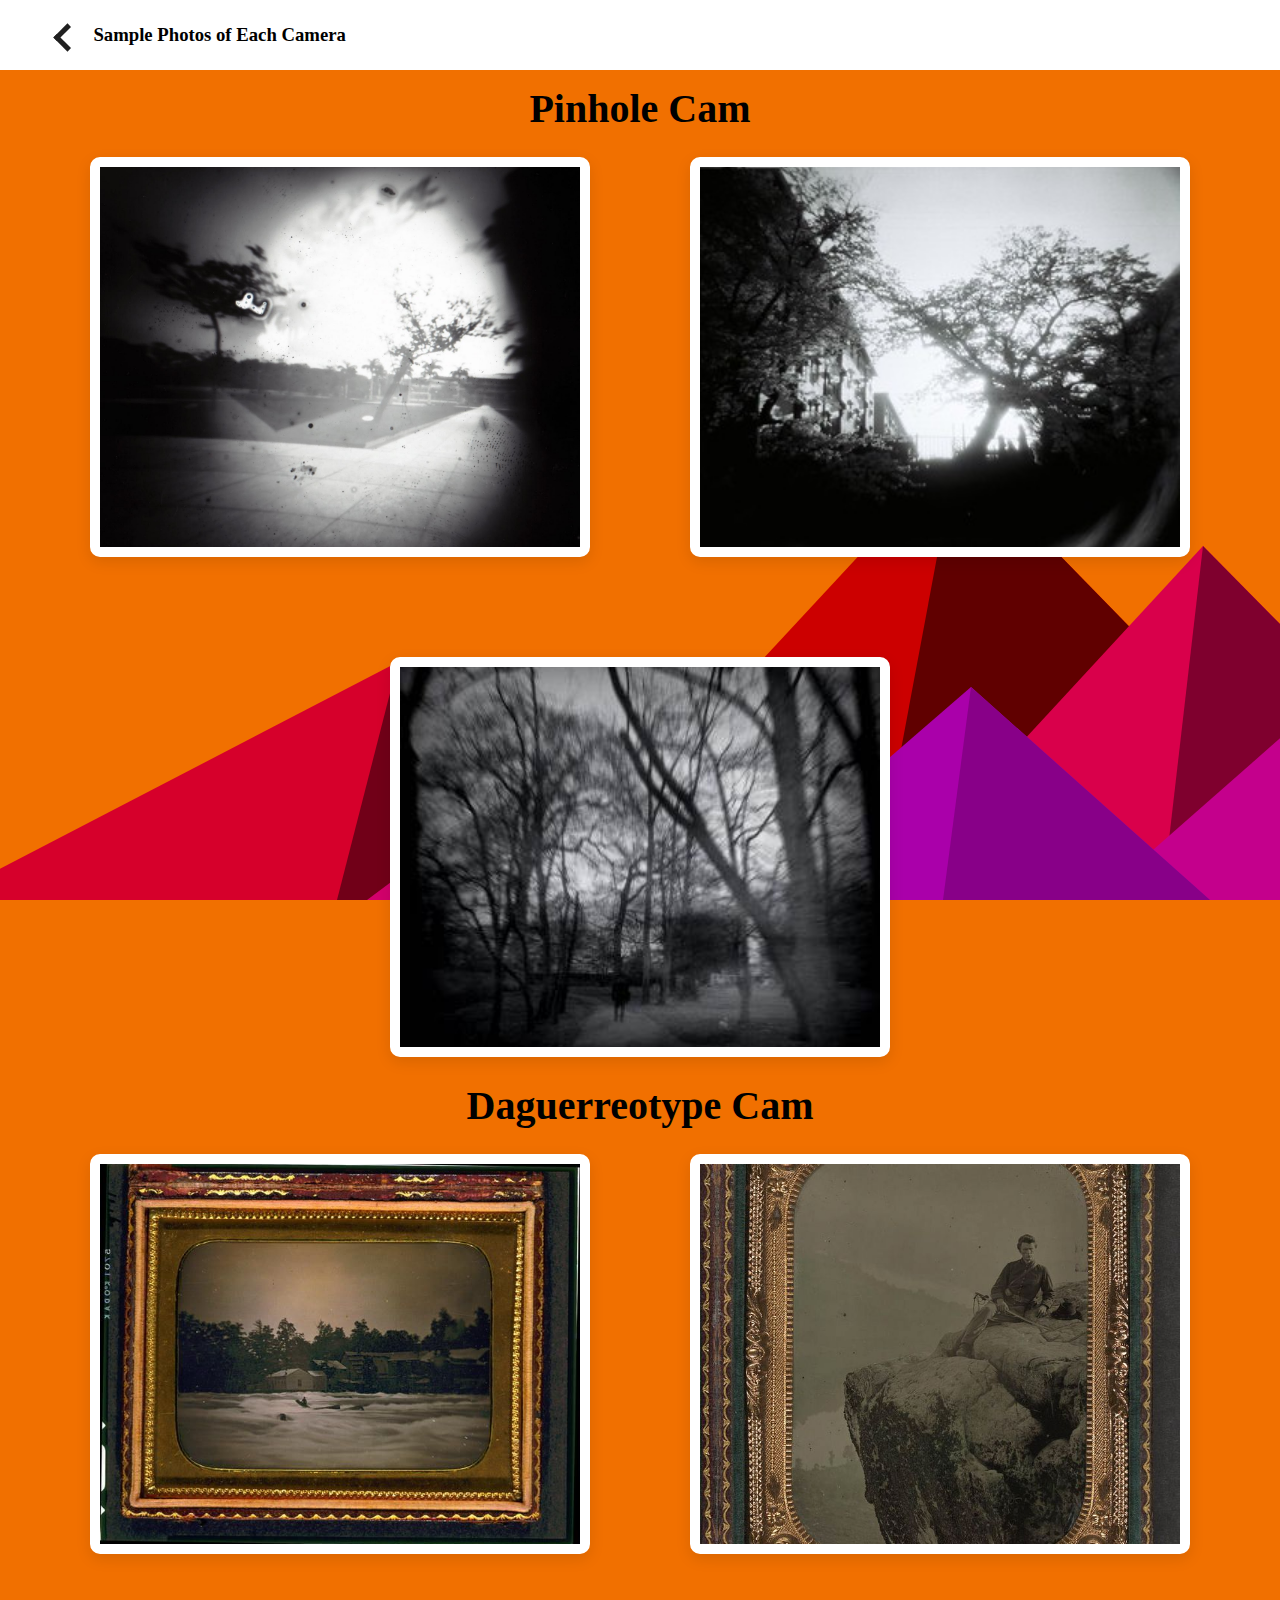
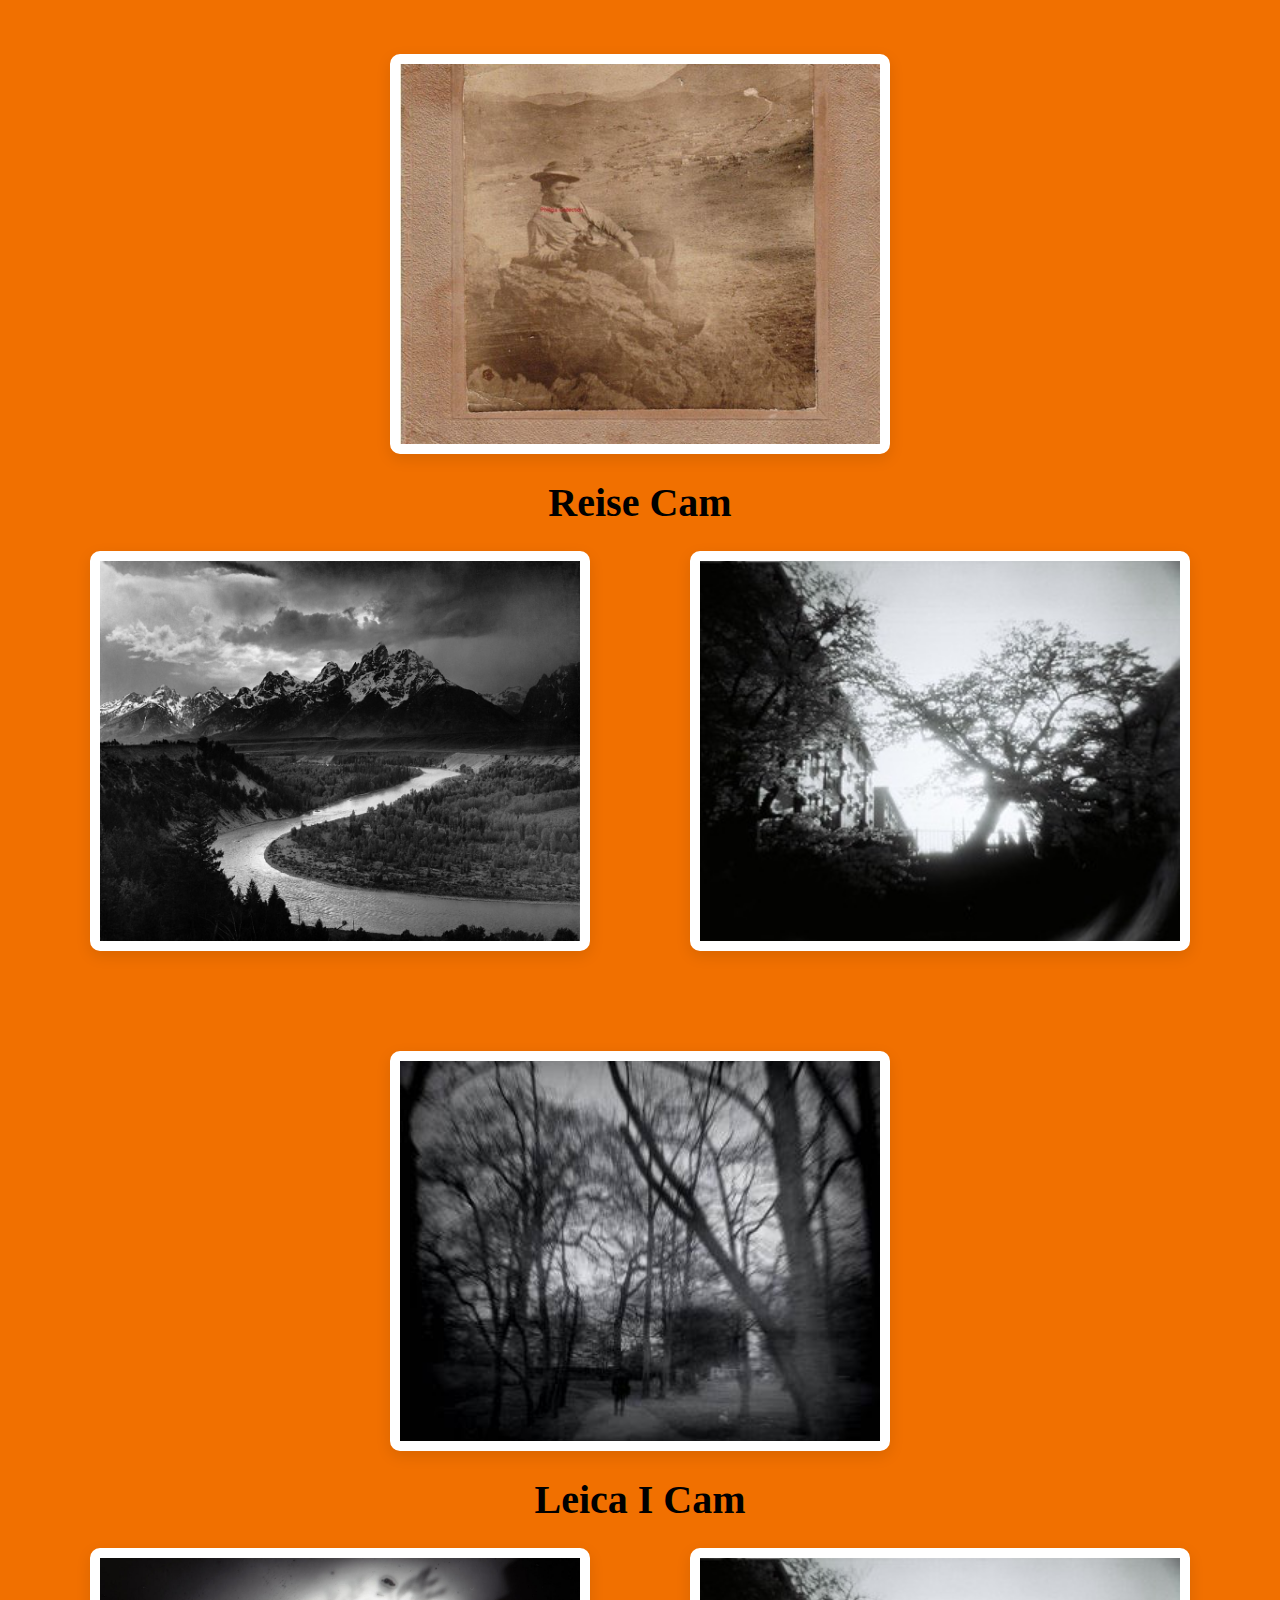
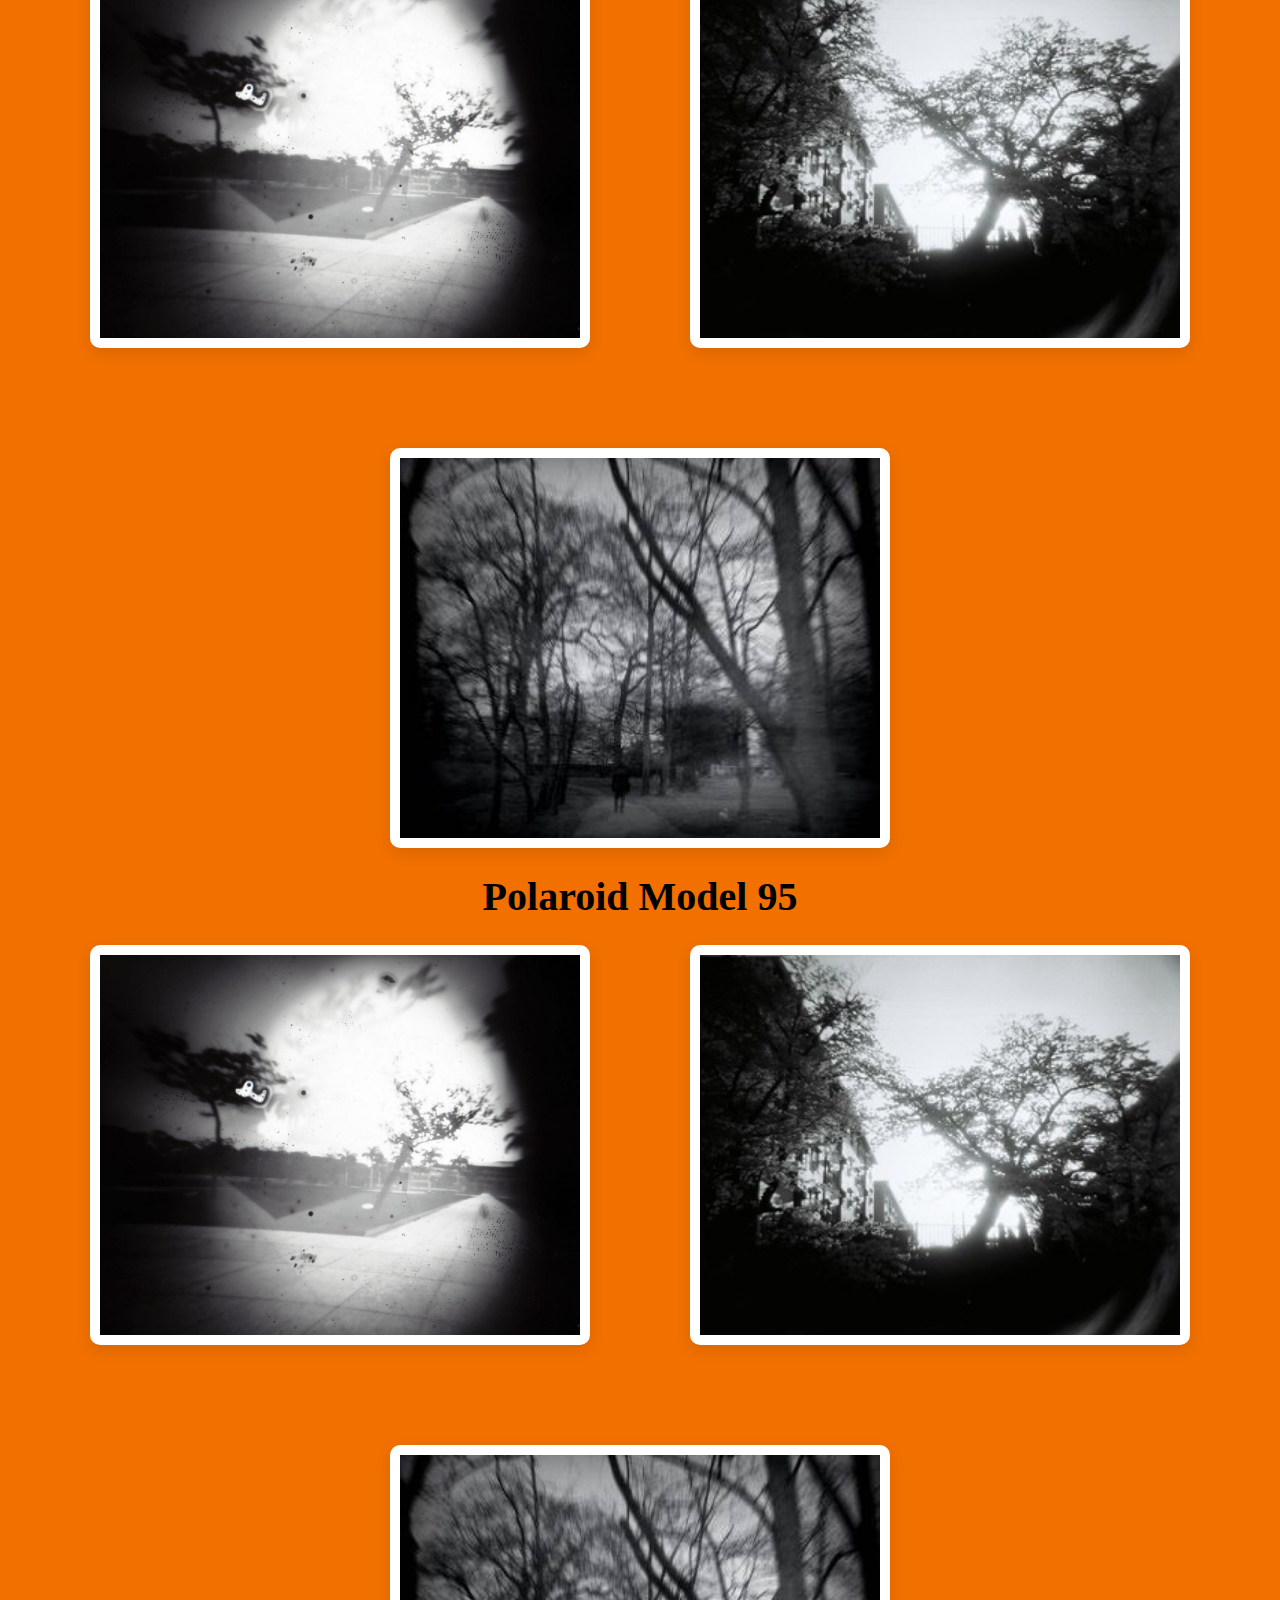
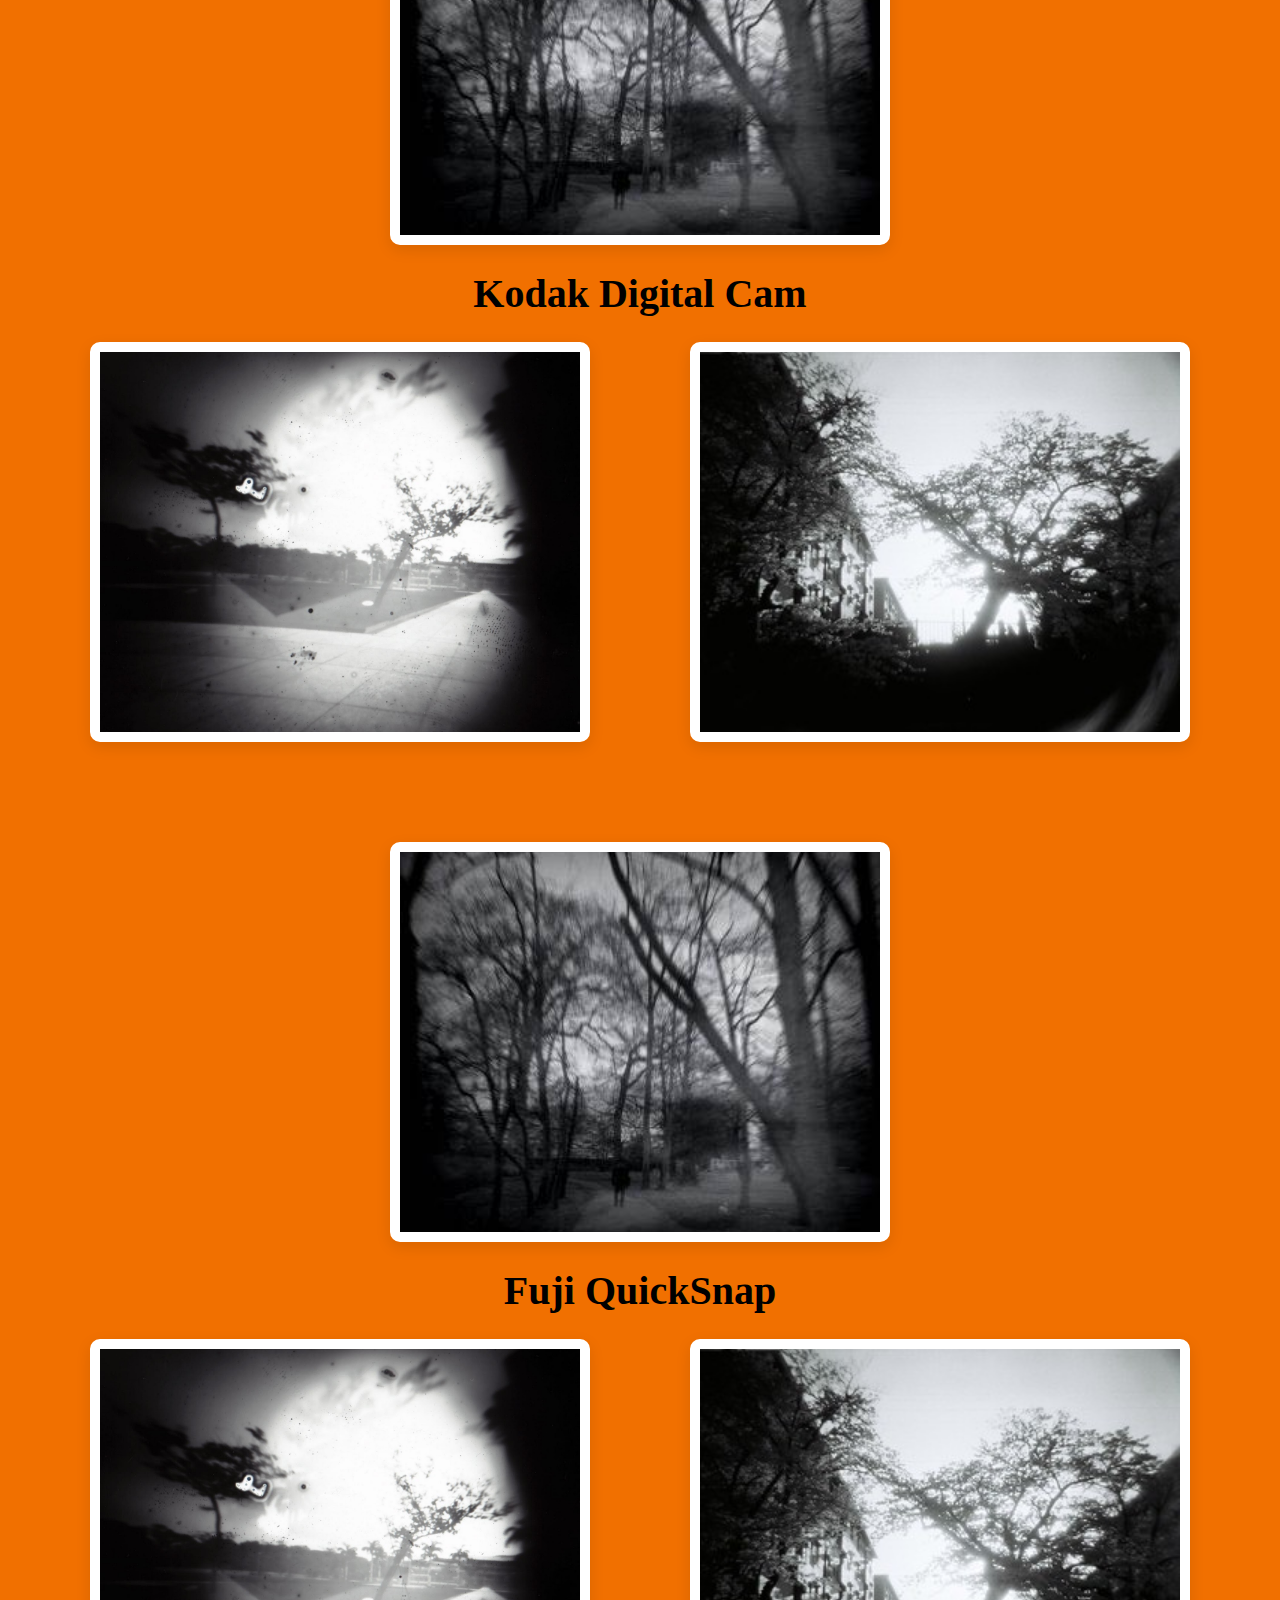
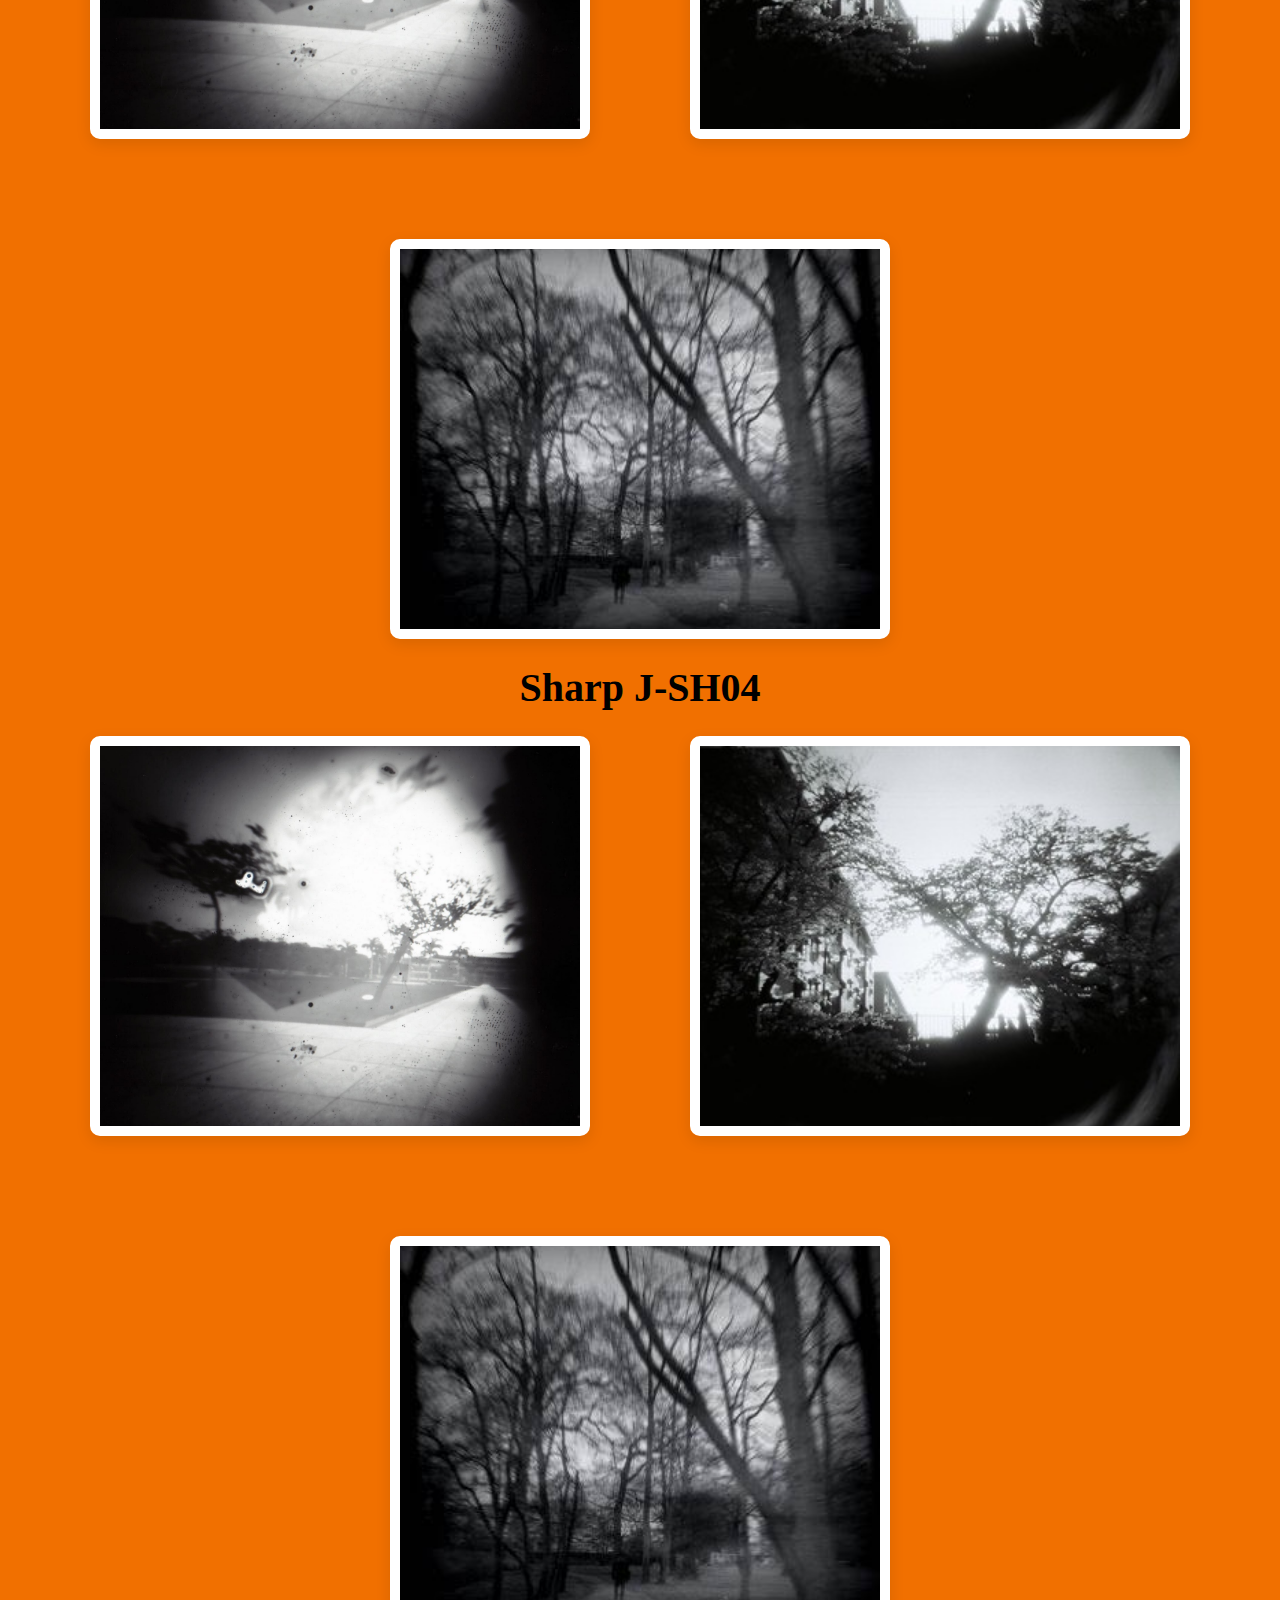
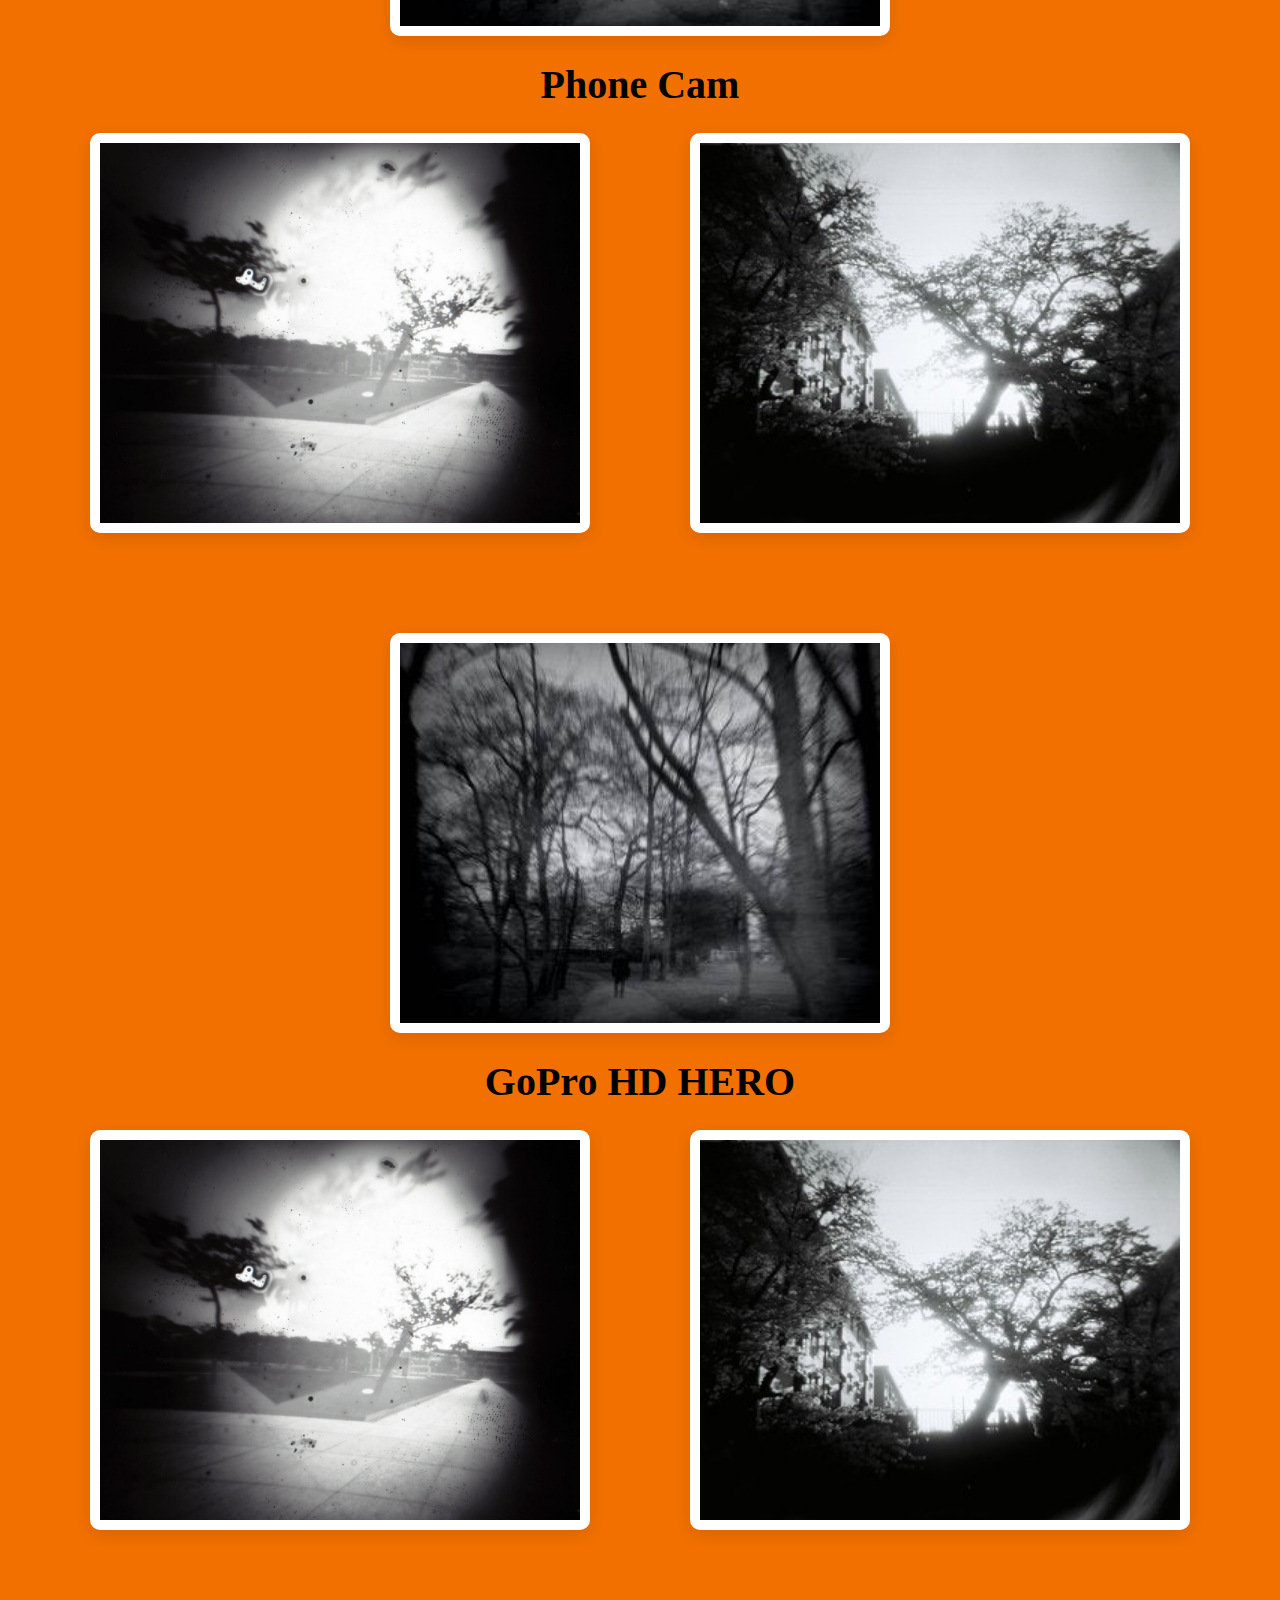
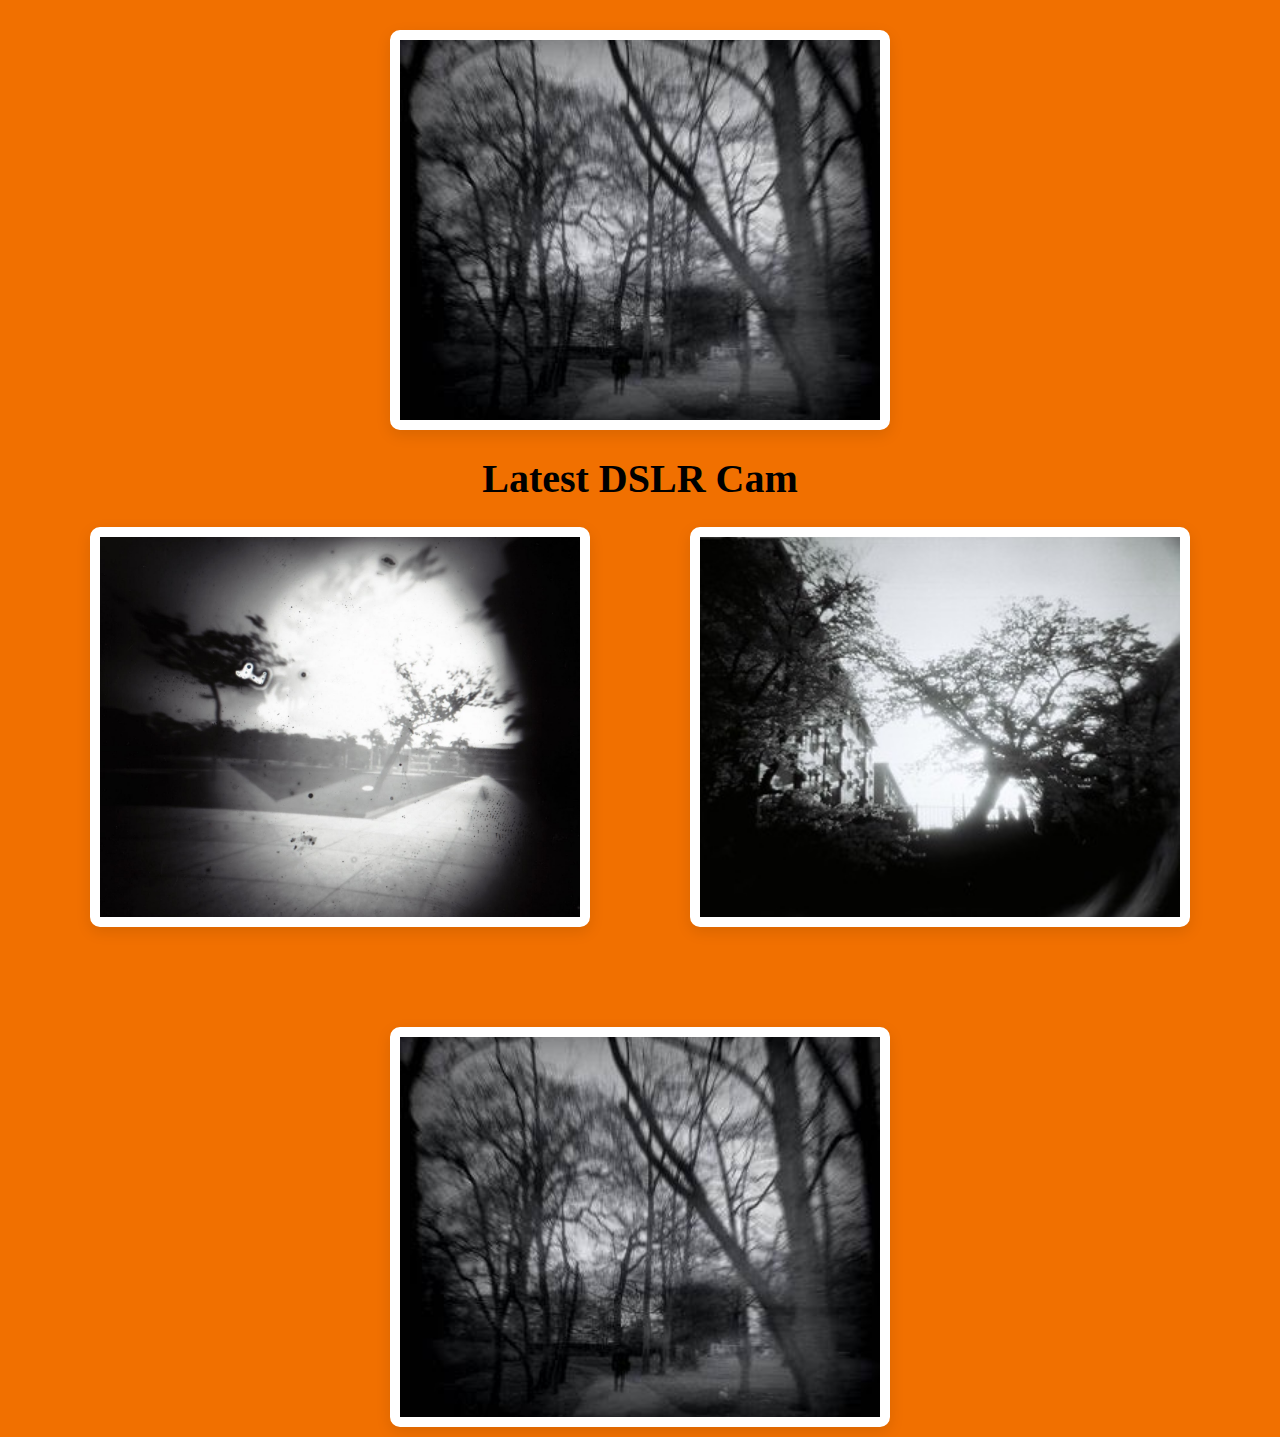
==== Sample Photos.html @ ba80c9c6 "1stcommit" ====
<!DOCType html>
<html>
    <head>
        <link rel="Home" href="Final Project Progress.html">
        <link rel="stylesheet" type="text/css" href="style2.css">
    </head>
    <body>
        <header>
            <div id="navbar" class="navbar">
                <a href="Final Project Progress.html" target="_self"><div class="container">
                    <div class="arr back"><div></div></div></a>
                </div>
                <nav>
                    <ul>
                            <h3> Sample Photos of Each Camera</h3>
                    </ul>
                </nav>
            </div>
        </header>
        <section id="sec1">
            <div class="container2">
                <h1>Pinhole Cam</h1>
                <div class="image-container">
                <div class="image"><img src="pinhole1.jpg" alt=""></div>
                <div class="image"><img src="pinhole2.jpg" alt=""></div>
                <div class="image"><img src="pinhole3.jpg" alt=""></div>
                </div>
                <h1>Daguerreotype Cam</h1>
                <div class="image-container">
                <div class="image"><img src="Daguerreotype1.jpg" alt=""></div>
                <div class="image"><img src="Daguerreotype2.jpg" alt=""></div>
                <div class="image"><img src="Daguerreotype3.jpg" alt=""></div>
                </div>
                <h1>Reise Cam</h1>
                <div class="image-container">
                <div class="image"><img src="Reise1.jpg" alt=""></div>
                <div class="image"><img src="pinhole2.jpg" alt=""></div>
                <div class="image"><img src="pinhole3.jpg" alt=""></div>
                </div>
                <h1>Leica I Cam</h1>
                <div class="image-container">
                <div class="image"><img src="pinhole1.jpg" alt=""></div>
                <div class="image"><img src="pinhole2.jpg" alt=""></div>
                <div class="image"><img src="pinhole3.jpg" alt=""></div>
                </div>
                <h1>Polaroid Model 95</h1>
                <div class="image-container">
                <div class="image"><img src="pinhole1.jpg" alt=""></div>
                <div class="image"><img src="pinhole2.jpg" alt=""></div>
                <div class="image"><img src="pinhole3.jpg" alt=""></div>
                </div>
                <h1>Kodak Digital Cam</h1>
                <div class="image-container">
                <div class="image"><img src="pinhole1.jpg" alt=""></div>
                <div class="image"><img src="pinhole2.jpg" alt=""></div>
                <div class="image"><img src="pinhole3.jpg" alt=""></div>
                </div>
                <h1>Fuji QuickSnap</h1>
                <div class="image-container">
                <div class="image"><img src="pinhole1.jpg" alt=""></div>
                <div class="image"><img src="pinhole2.jpg" alt=""></div>
                <div class="image"><img src="pinhole3.jpg" alt=""></div>
                </div>
                <h1>Sharp J-SH04</h1>
                <div class="image-container">
                <div class="image"><img src="pinhole1.jpg" alt=""></div>
                <div class="image"><img src="pinhole2.jpg" alt=""></div>
                <div class="image"><img src="pinhole3.jpg" alt=""></div>
                </div>
                <h1>Phone Cam</h1>
                <div class="image-container">
                <div class="image"><img src="pinhole1.jpg" alt=""></div>
                <div class="image"><img src="pinhole2.jpg" alt=""></div>
                <div class="image"><img src="pinhole3.jpg" alt=""></div>
                </div>
                <h1>GoPro HD HERO</h1>
                <div class="image-container">
                <div class="image"><img src="pinhole1.jpg" alt=""></div>
                <div class="image"><img src="pinhole2.jpg" alt=""></div>
                <div class="image"><img src="pinhole3.jpg" alt=""></div>
                </div>
                <h1>Latest DSLR Cam</h1>
                <div class="image-container">
                <div class="image"><img src="pinhole1.jpg" alt=""></div>
                <div class="image"><img src="pinhole2.jpg" alt=""></div>
                <div class="image"><img src="pinhole3.jpg" alt=""></div>
                </div>
                <div class="popup-image">
                    <span>&times;</span>
                    <img src="pinhole1.jpg" alt="">
                </div>
            </div>
        </section>
        <script>
            document.querySelectorAll('.image-container img').forEach(image =>{
                image.onclick = () => {
                    document.querySelector('.popup-image').style.display = 'block';
                    document.querySelector('.popup-image img').src = image.getAttribute('src');
                }
            });
            document.querySelector('.popup-image span').onclick = () =>{
                document.querySelector('.popup-image').style.display = 'none';
            }
        </script>
    </body>
</html>
---- style2.css ----
*
{
    margin: 0;
    padding: 0;
    box-sizing: border-box;
}
body
{
    margin: 0;
    padding: 0;
}
header
{
    position: sticky;
    top: 0;
    z-index: 2;
    height: 70px;
}
.navbar
{
    background: white;
    height: 100%;
    display: flex;
    align-items: center;
    padding-left: 3%;
    padding-right: 3%;
}
.container
{
    height: 8vh;
    display: flex;
    justify-content: center;
    align-items: center;
    flex-direction: column;
}
.arr
{
    position: relative;
    height: 50px;
    width: 45px;
    border-radius: 20%;
    margin: 5px;
    transition: 0.5s ease;
    cursor:pointer;
}
.arr:hover
{
    box-shadow: 0px 0px 20px 5px rgba(0, 0, 0, 0.342);
}
.arr div
{
    position: absolute;
    height: 20px;
    width: 20px;
    border-top: 5px solid #202020;
    border-left: 5px solid #202020;
    transform: rotate(45deg);
    left: 10px;
    top: 17px;
}
.back
{
    transform: rotate(-90deg);
}
.navbar ul
{
    text-align: center;
    justify-content: center;
}
h1
{
    color: #fff;
    text-align: center;
    text-transform: uppercase;
}
#sec1 h1
{
    color: #000;
}
.container2
{
    position: relative;
    min-height: 100vh;
    background-color: #F17000;
    background-image: url("data:image/svg+xml,%3Csvg xmlns='http://www.w3.org/2000/svg' viewBox='0 0 1600 900'%3E%3Cpolygon fill='%23cc0000' points='957 450 539 900 1396 900'/%3E%3Cpolygon fill='%23600000' points='957 450 872.9 900 1396 900'/%3E%3Cpolygon fill='%23d6002b' points='-60 900 398 662 816 900'/%3E%3Cpolygon fill='%23710018' points='337 900 398 662 816 900'/%3E%3Cpolygon fill='%23d9004b' points='1203 546 1552 900 876 900'/%3E%3Cpolygon fill='%237f002e' points='1203 546 1552 900 1162 900'/%3E%3Cpolygon fill='%23d3006c' points='641 695 886 900 367 900'/%3E%3Cpolygon fill='%238a0048' points='587 900 641 695 886 900'/%3E%3Cpolygon fill='%23c4008c' points='1710 900 1401 632 1096 900'/%3E%3Cpolygon fill='%238e0067' points='1710 900 1401 632 1365 900'/%3E%3Cpolygon fill='%23aa00aa' points='1210 900 971 687 725 900'/%3E%3Cpolygon fill='%23880088' points='943 900 1210 900 971 687'/%3E%3C/svg%3E");
    background-attachment: fixed;
    background-size: cover;
}
.container2 h1
{
    font-size: 40px;
    padding: 15px;
    color: #333;
    text-align: center;
    text-transform: capitalize;
}
.container2 .image-container
{
    display: flex;
    flex-wrap: wrap;
    gap: 100px;
    justify-content: center;
    padding: 10px;
}
.image-container > .image
{
    height: 400px;
    width: 500px;
    border: 10px solid #fff;
    border-radius: 10px;
    box-shadow: 0 5px 15px rgba(0, 0, 0, 0.1);
    overflow: hidden;
    cursor: pointer;
}
.container2 .image-container .image img
{
    height: 100%;
    width: 100%;
    object-fit: cover;
    transition: .2s linear;
}
.container2 .image-container .image:hover img
{
    transform: scale(1.1);
}
.container2 .popup-image
{
    position: fixed;
    top: 0; left: 0;
    background: rgba(0, 0, 0, 0.9);
    height: 100%;
    width: 100%;
    z-index: 100;
    display: none;
}
.container2 .popup-image span
{
    position: absolute;
    top: 0; right: 10px;
    font-size: 60px;
    font-weight: bolder;
    color: #fff;
    cursor: pointer;
    z-index: 100;
}
.container2 .popup-image img
{
    position: absolute;
    top: 50%; left: 50%;
    transform: translate(-50%, -50%);
    border: 5px solid #fff;
    border-radius: 5px;
    width: 750px;
    object-fit: cover;
}
@media (max-width:770px)
{
    .container2 .popup-image img
    {
        width: 95%;
    }
}
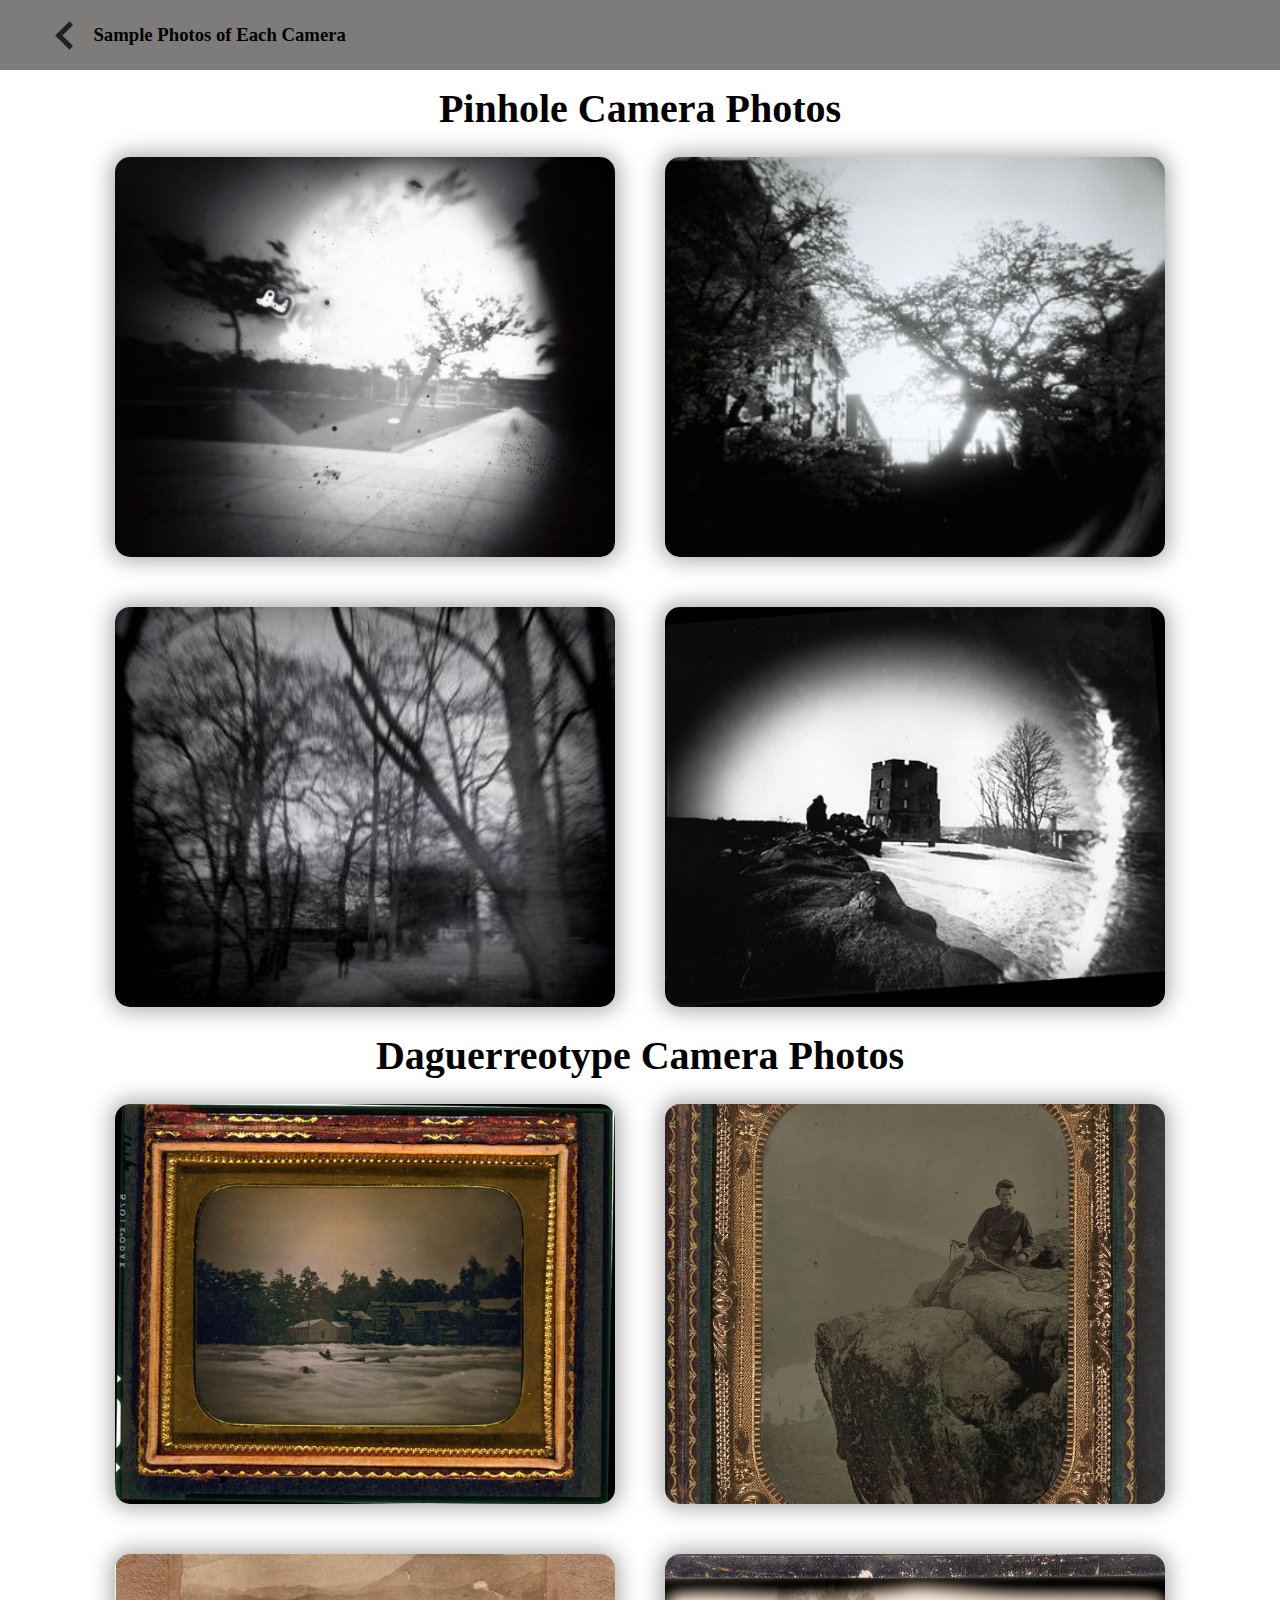
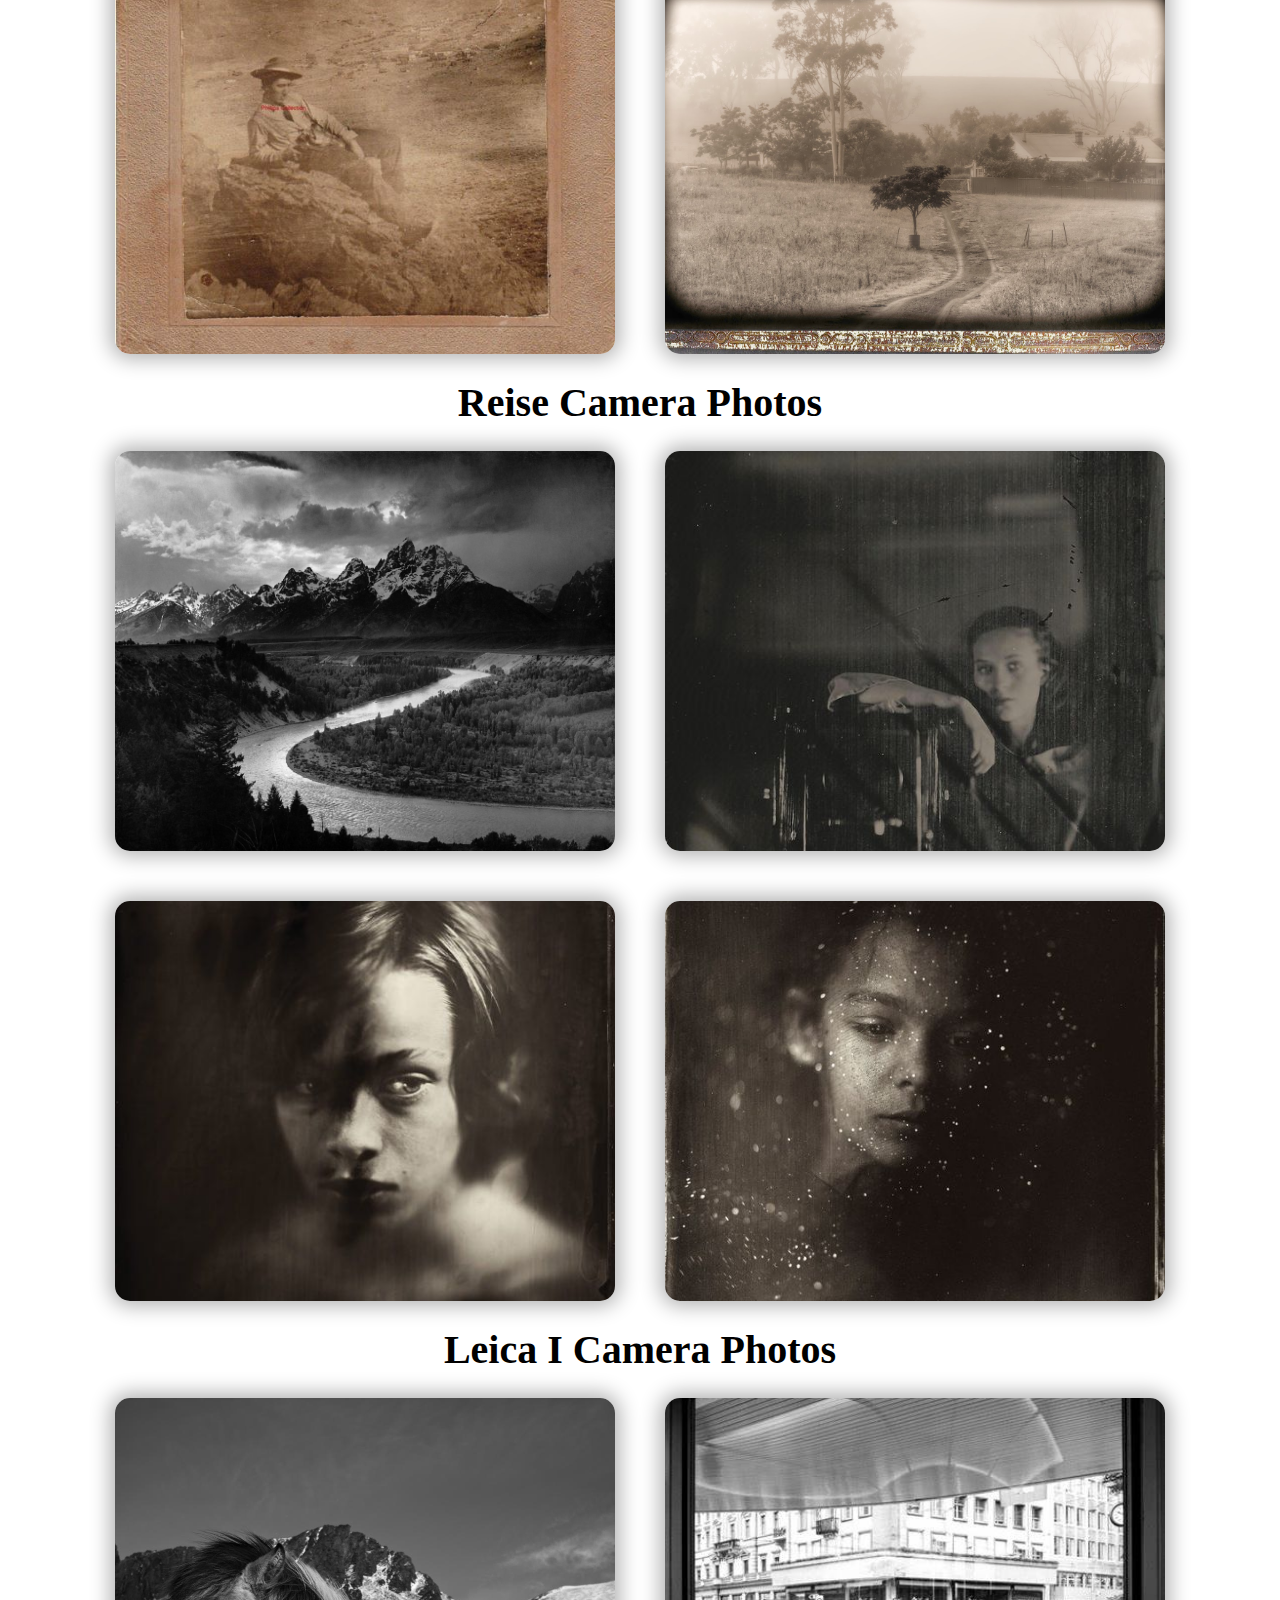
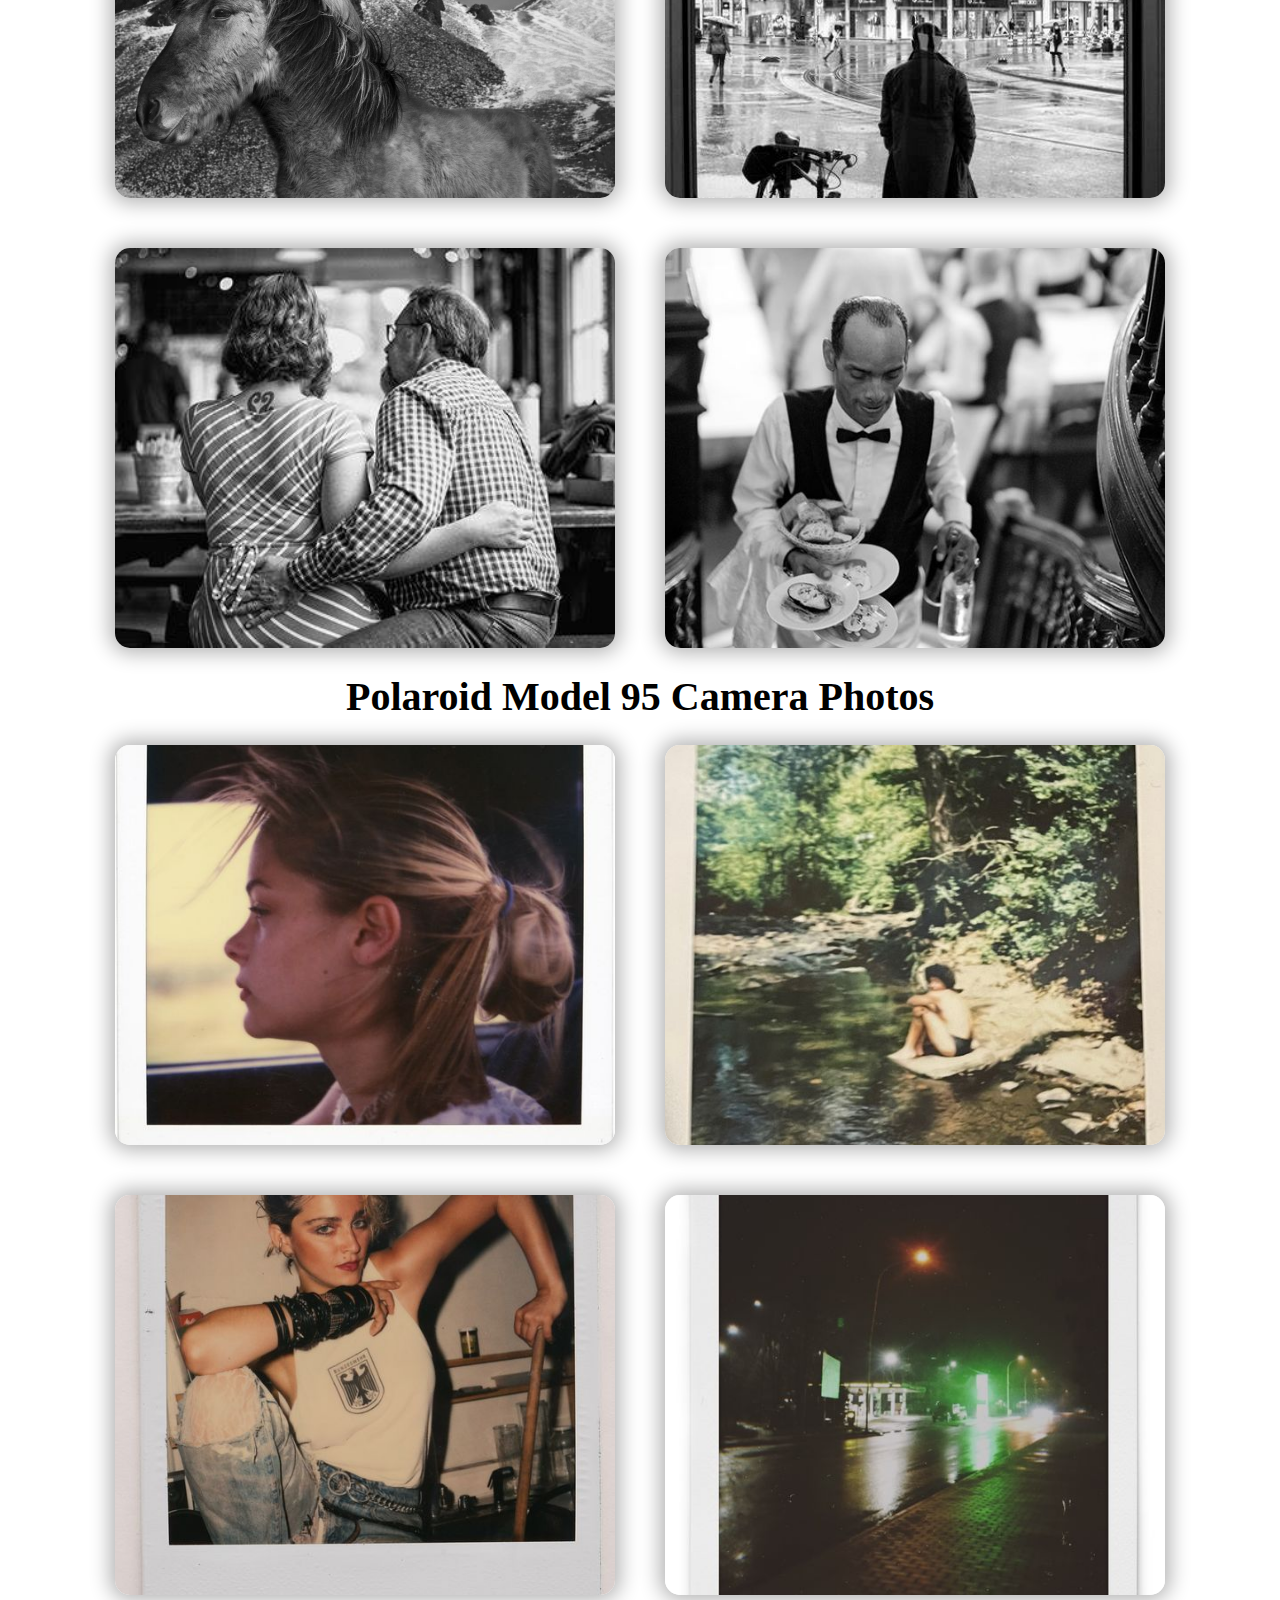
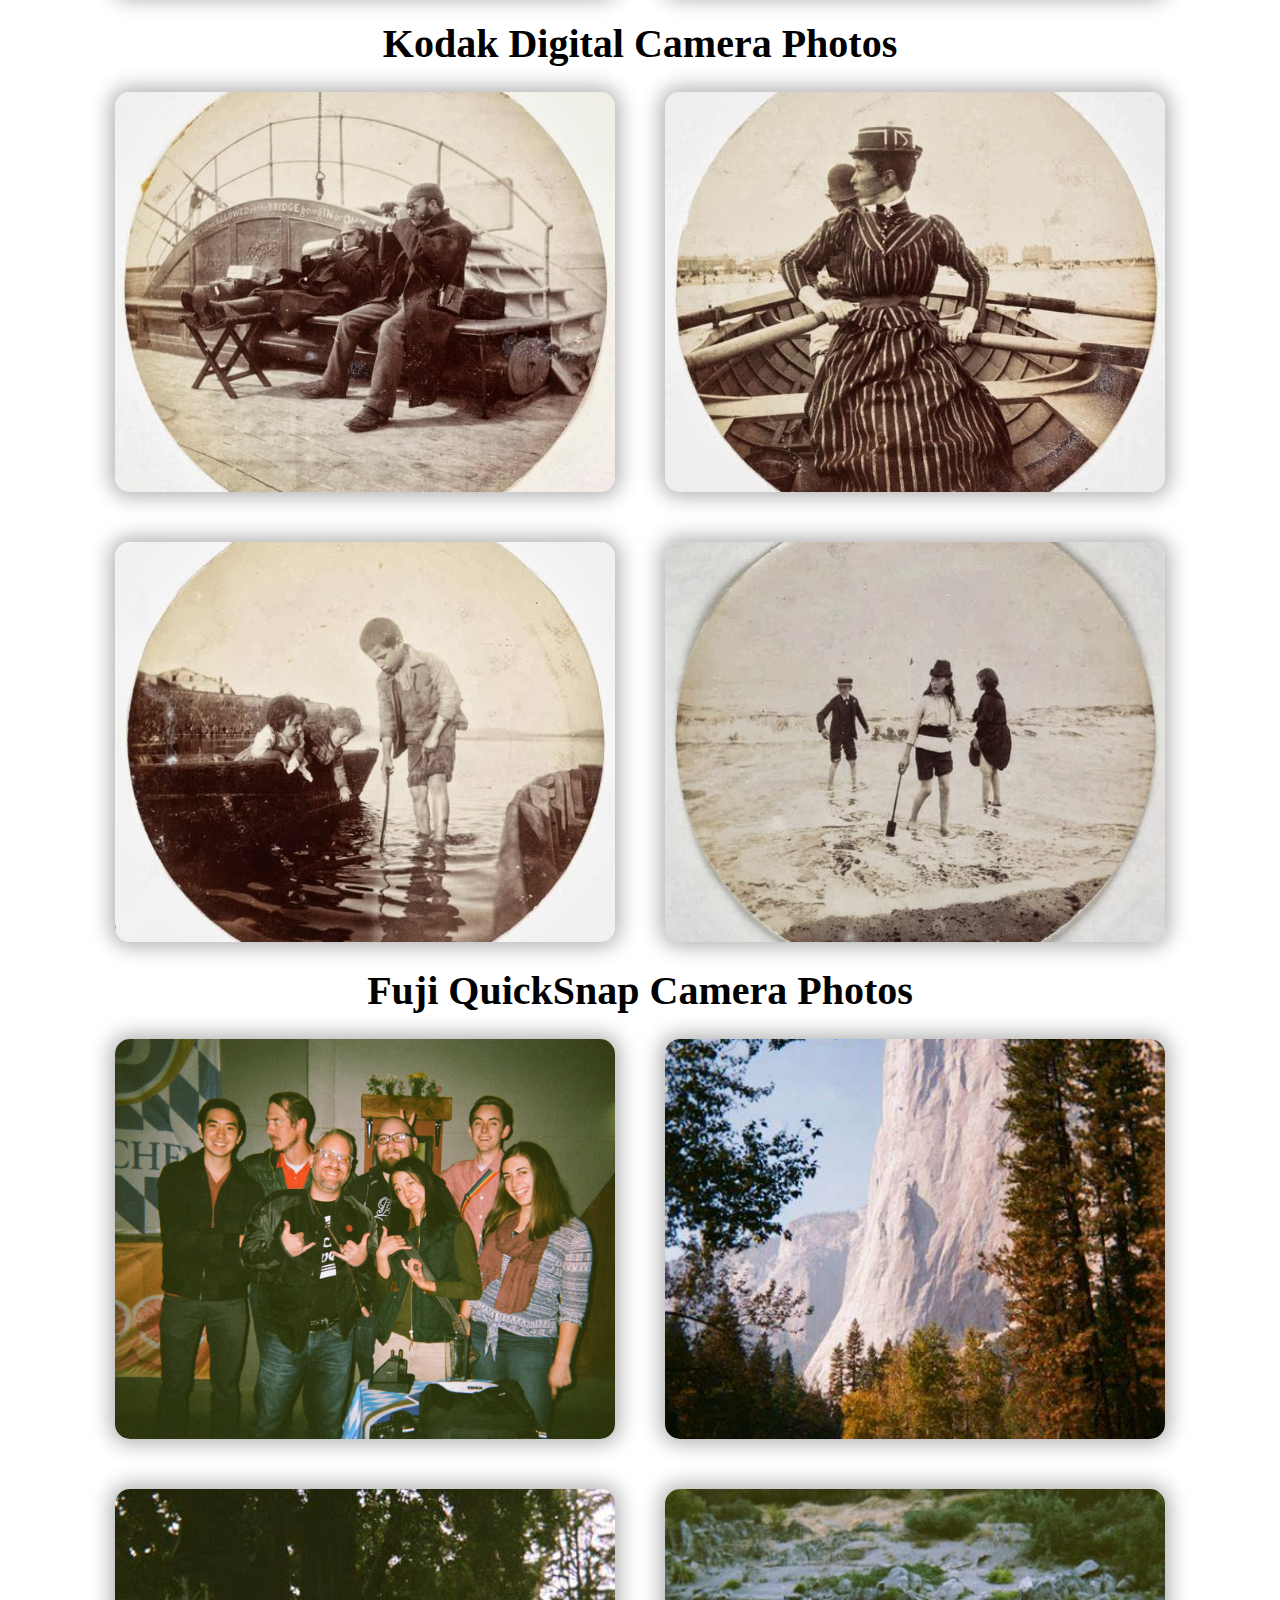
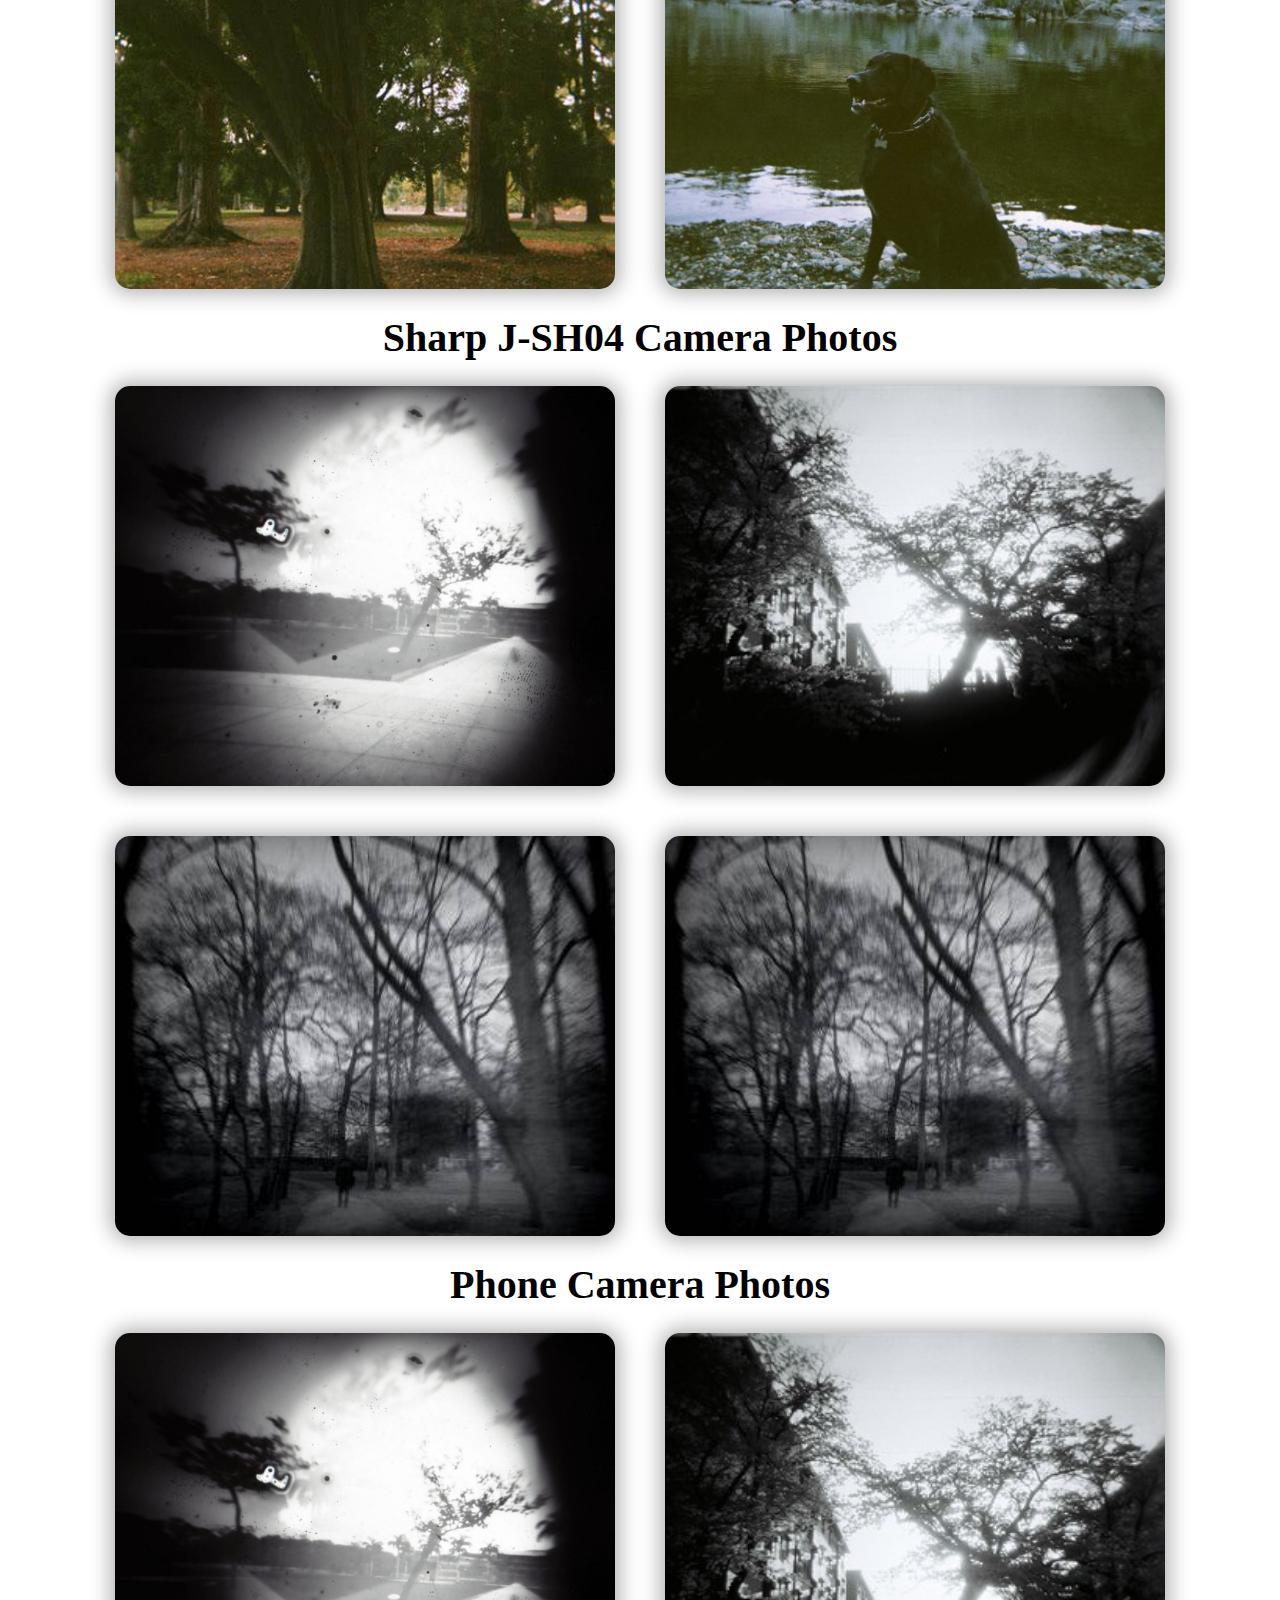
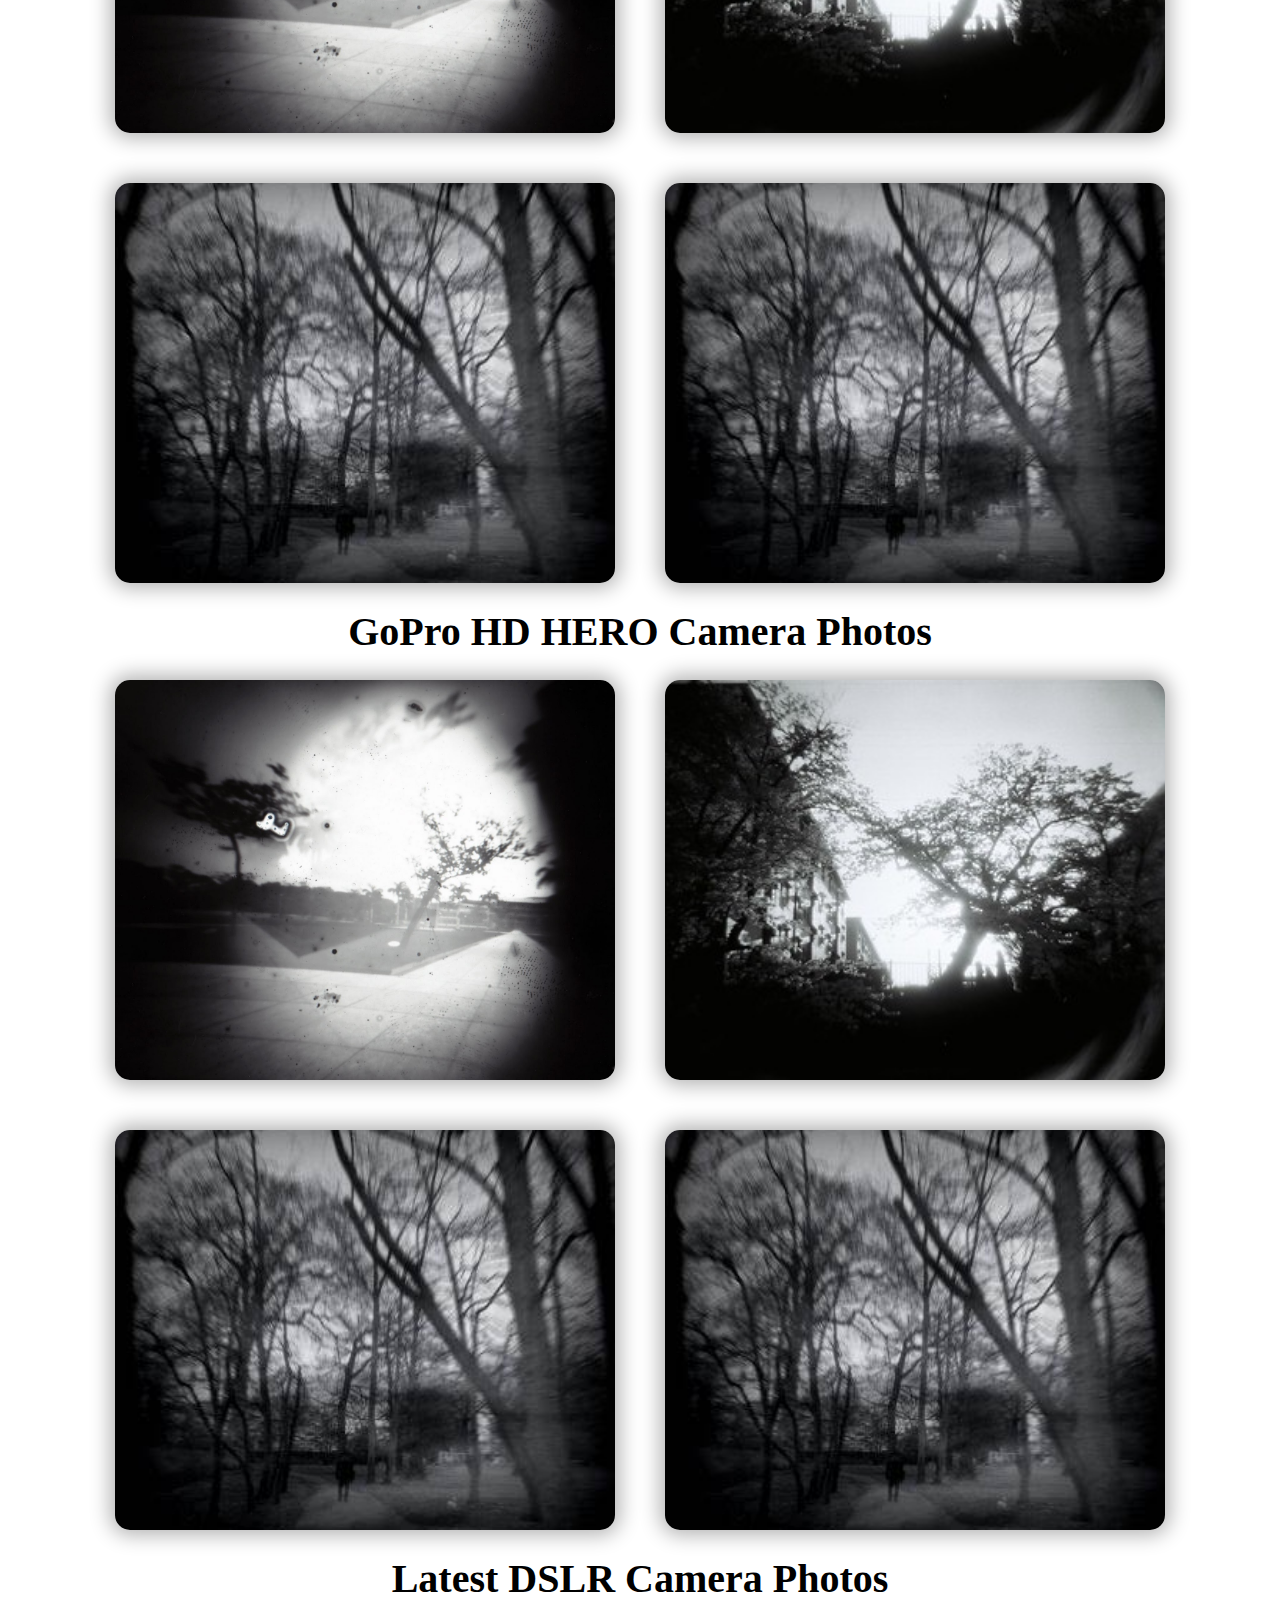
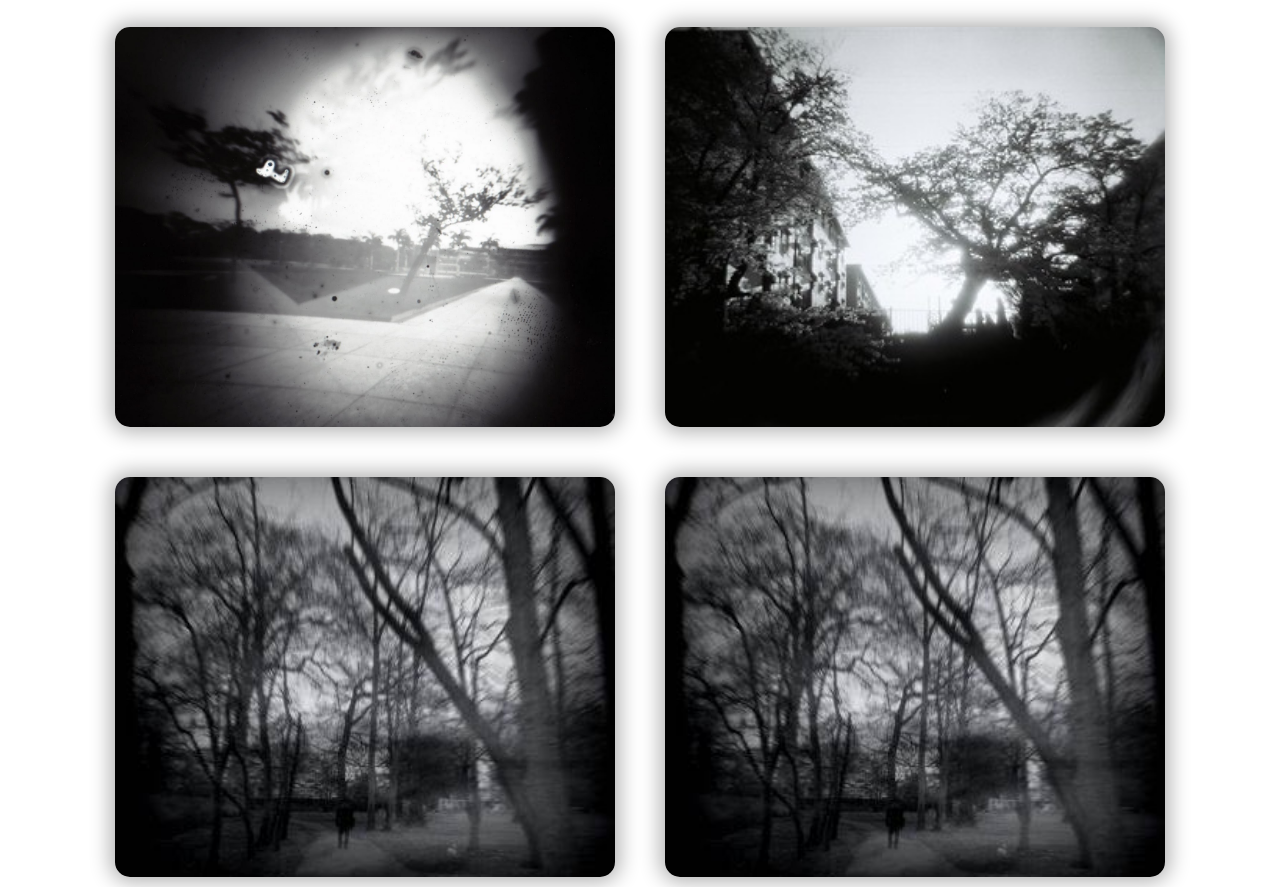
==== commit 34577254: "changing the height and width" ====
--- a/Sample Photos.html
+++ b/Sample Photos.html
@@ -1,13 +1,13 @@
 <!DOCType html>
 <html>
     <head>
-        <link rel="Home" href="Final Project Progress.html">
+        <link rel="Home" href="index.html">
         <link rel="stylesheet" type="text/css" href="style2.css">
     </head>
     <body>
         <header>
             <div id="navbar" class="navbar">
-                <a href="Final Project Progress.html" target="_self"><div class="container">
+                <a href="index.html" target="_self"><div class="container">
                     <div class="arr back"><div></div></div></a>
                 </div>
                 <nav>
@@ -19,70 +19,81 @@
         </header>
         <section id="sec1">
             <div class="container2">
-                <h1>Pinhole Cam</h1>
+                <h1>Pinhole Camera Photos</h1>
                 <div class="image-container">
                 <div class="image"><img src="pinhole1.jpg" alt=""></div>
                 <div class="image"><img src="pinhole2.jpg" alt=""></div>
                 <div class="image"><img src="pinhole3.jpg" alt=""></div>
+                <div class="image"><img src="pinhole4.jpg" alt=""></div>
                 </div>
-                <h1>Daguerreotype Cam</h1>
+                <h1>Daguerreotype Camera Photos</h1>
                 <div class="image-container">
                 <div class="image"><img src="Daguerreotype1.jpg" alt=""></div>
                 <div class="image"><img src="Daguerreotype2.jpg" alt=""></div>
                 <div class="image"><img src="Daguerreotype3.jpg" alt=""></div>
+                <div class="image"><img src="Daguerreotype4.jpg" alt=""></div>
                 </div>
-                <h1>Reise Cam</h1>
+                <h1>Reise Camera Photos</h1>
                 <div class="image-container">
                 <div class="image"><img src="Reise1.jpg" alt=""></div>
-                <div class="image"><img src="pinhole2.jpg" alt=""></div>
-                <div class="image"><img src="pinhole3.jpg" alt=""></div>
+                <div class="image"><img src="Reise2.jpg" alt=""></div>
+                <div class="image"><img src="Reise3.jpg" alt=""></div>
+                <div class="image"><img src="Reise4.jpg" alt=""></div>
                 </div>
-                <h1>Leica I Cam</h1>
+                <h1>Leica I Camera Photos</h1>
+                <div class="image-container">
+                <div class="image"><img src="Leica1.jpg" alt=""></div>
+                <div class="image"><img src="Leica2.jpg" alt=""></div>
+                <div class="image"><img src="Leica3.jpg" alt=""></div>
+                <div class="image"><img src="Leica4.jpg" alt=""></div>
+                </div>
+                <h1>Polaroid Model 95 Camera Photos</h1>
+                <div class="image-container">
+                <div class="image"><img src="polaroid1.jpg" alt=""></div>
+                <div class="image"><img src="polaroid2.jpg" alt=""></div>
+                <div class="image"><img src="polaroid3.jpg" alt=""></div>
+                <div class="image"><img src="polaroid4.jpg" alt=""></div>
+                </div>
+                <h1>Kodak Digital Camera Photos</h1>
+                <div class="image-container">
+                <div class="image"><img src="kodak1.jpg" alt=""></div>
+                <div class="image"><img src="kodak2.jpg" alt=""></div>
+                <div class="image"><img src="kodak3.jpg" alt=""></div>
+                <div class="image"><img src="kodak4.jpg" alt=""></div>
+                </div>
+                <h1>Fuji QuickSnap Camera Photos</h1>
+                <div class="image-container">
+                <div class="image"><img src="fuji1.jpg" alt=""></div>
+                <div class="image"><img src="fuji2.jpg" alt=""></div>
+                <div class="image"><img src="fuji3.jpg" alt=""></div>
+                <div class="image"><img src="fuji4.jpg" alt=""></div>
+                </div>
+                <h1>Sharp J-SH04 Camera Photos</h1>
                 <div class="image-container">
                 <div class="image"><img src="pinhole1.jpg" alt=""></div>
                 <div class="image"><img src="pinhole2.jpg" alt=""></div>
                 <div class="image"><img src="pinhole3.jpg" alt=""></div>
+                <div class="image"><img src="pinhole3.jpg" alt=""></div>
                 </div>
-                <h1>Polaroid Model 95</h1>
+                <h1>Phone Camera Photos</h1>
                 <div class="image-container">
                 <div class="image"><img src="pinhole1.jpg" alt=""></div>
                 <div class="image"><img src="pinhole2.jpg" alt=""></div>
                 <div class="image"><img src="pinhole3.jpg" alt=""></div>
+                <div class="image"><img src="pinhole3.jpg" alt=""></div>
                 </div>
-                <h1>Kodak Digital Cam</h1>
+                <h1>GoPro HD HERO Camera Photos</h1>
                 <div class="image-container">
                 <div class="image"><img src="pinhole1.jpg" alt=""></div>
                 <div class="image"><img src="pinhole2.jpg" alt=""></div>
                 <div class="image"><img src="pinhole3.jpg" alt=""></div>
+                <div class="image"><img src="pinhole3.jpg" alt=""></div>
                 </div>
-                <h1>Fuji QuickSnap</h1>
+                <h1>Latest DSLR Camera Photos</h1>
                 <div class="image-container">
                 <div class="image"><img src="pinhole1.jpg" alt=""></div>
                 <div class="image"><img src="pinhole2.jpg" alt=""></div>
                 <div class="image"><img src="pinhole3.jpg" alt=""></div>
-                </div>
-                <h1>Sharp J-SH04</h1>
-                <div class="image-container">
-                <div class="image"><img src="pinhole1.jpg" alt=""></div>
-                <div class="image"><img src="pinhole2.jpg" alt=""></div>
-                <div class="image"><img src="pinhole3.jpg" alt=""></div>
-                </div>
-                <h1>Phone Cam</h1>
-                <div class="image-container">
-                <div class="image"><img src="pinhole1.jpg" alt=""></div>
-                <div class="image"><img src="pinhole2.jpg" alt=""></div>
-                <div class="image"><img src="pinhole3.jpg" alt=""></div>
-                </div>
-                <h1>GoPro HD HERO</h1>
-                <div class="image-container">
-                <div class="image"><img src="pinhole1.jpg" alt=""></div>
-                <div class="image"><img src="pinhole2.jpg" alt=""></div>
-                <div class="image"><img src="pinhole3.jpg" alt=""></div>
-                </div>
-                <h1>Latest DSLR Cam</h1>
-                <div class="image-container">
-                <div class="image"><img src="pinhole1.jpg" alt=""></div>
-                <div class="image"><img src="pinhole2.jpg" alt=""></div>
                 <div class="image"><img src="pinhole3.jpg" alt=""></div>
                 </div>
                 <div class="popup-image">
--- a/style2.css
+++ b/style2.css
@@ -18,21 +18,14 @@
 }
 .navbar
 {
-    background: white;
+    background: #7e7b7b;
     height: 100%;
     display: flex;
     align-items: center;
     padding-left: 3%;
     padding-right: 3%;
 }
-.container
-{
-    height: 8vh;
-    display: flex;
-    justify-content: center;
-    align-items: center;
-    flex-direction: column;
-}
+
 .arr
 {
     position: relative;
@@ -45,7 +38,7 @@
 }
 .arr:hover
 {
-    box-shadow: 0px 0px 20px 5px rgba(0, 0, 0, 0.342);
+    box-shadow: 0px 0px 10px 5px rgba(0, 0, 0, 0.342);
 }
 .arr div
 {
@@ -55,8 +48,8 @@
     border-top: 5px solid #202020;
     border-left: 5px solid #202020;
     transform: rotate(45deg);
-    left: 10px;
-    top: 17px;
+    left: 12px;
+    top: 19px;
 }
 .back
 {
@@ -69,9 +62,10 @@
 }
 h1
 {
-    color: #fff;
+    color: #000;
     text-align: center;
     text-transform: uppercase;
+    z-index: 5;
 }
 #sec1 h1
 {
@@ -81,10 +75,7 @@
 {
     position: relative;
     min-height: 100vh;
-    background-color: #F17000;
-    background-image: url("data:image/svg+xml,%3Csvg xmlns='http://www.w3.org/2000/svg' viewBox='0 0 1600 900'%3E%3Cpolygon fill='%23cc0000' points='957 450 539 900 1396 900'/%3E%3Cpolygon fill='%23600000' points='957 450 872.9 900 1396 900'/%3E%3Cpolygon fill='%23d6002b' points='-60 900 398 662 816 900'/%3E%3Cpolygon fill='%23710018' points='337 900 398 662 816 900'/%3E%3Cpolygon fill='%23d9004b' points='1203 546 1552 900 876 900'/%3E%3Cpolygon fill='%237f002e' points='1203 546 1552 900 1162 900'/%3E%3Cpolygon fill='%23d3006c' points='641 695 886 900 367 900'/%3E%3Cpolygon fill='%238a0048' points='587 900 641 695 886 900'/%3E%3Cpolygon fill='%23c4008c' points='1710 900 1401 632 1096 900'/%3E%3Cpolygon fill='%238e0067' points='1710 900 1401 632 1365 900'/%3E%3Cpolygon fill='%23aa00aa' points='1210 900 971 687 725 900'/%3E%3Cpolygon fill='%23880088' points='943 900 1210 900 971 687'/%3E%3C/svg%3E");
-    background-attachment: fixed;
-    background-size: cover;
+    background-color: #ffff;
 }
 .container2 h1
 {
@@ -98,7 +89,7 @@
 {
     display: flex;
     flex-wrap: wrap;
-    gap: 100px;
+    gap: 50px;
     justify-content: center;
     padding: 10px;
 }
@@ -106,11 +97,11 @@
 {
     height: 400px;
     width: 500px;
-    border: 10px solid #fff;
-    border-radius: 10px;
+    border-radius: 15px;
     box-shadow: 0 5px 15px rgba(0, 0, 0, 0.1);
     overflow: hidden;
     cursor: pointer;
+    box-shadow: 0px 0px 20px 5px rgba(0, 0, 0, .3);
 }
 .container2 .image-container .image img
 {
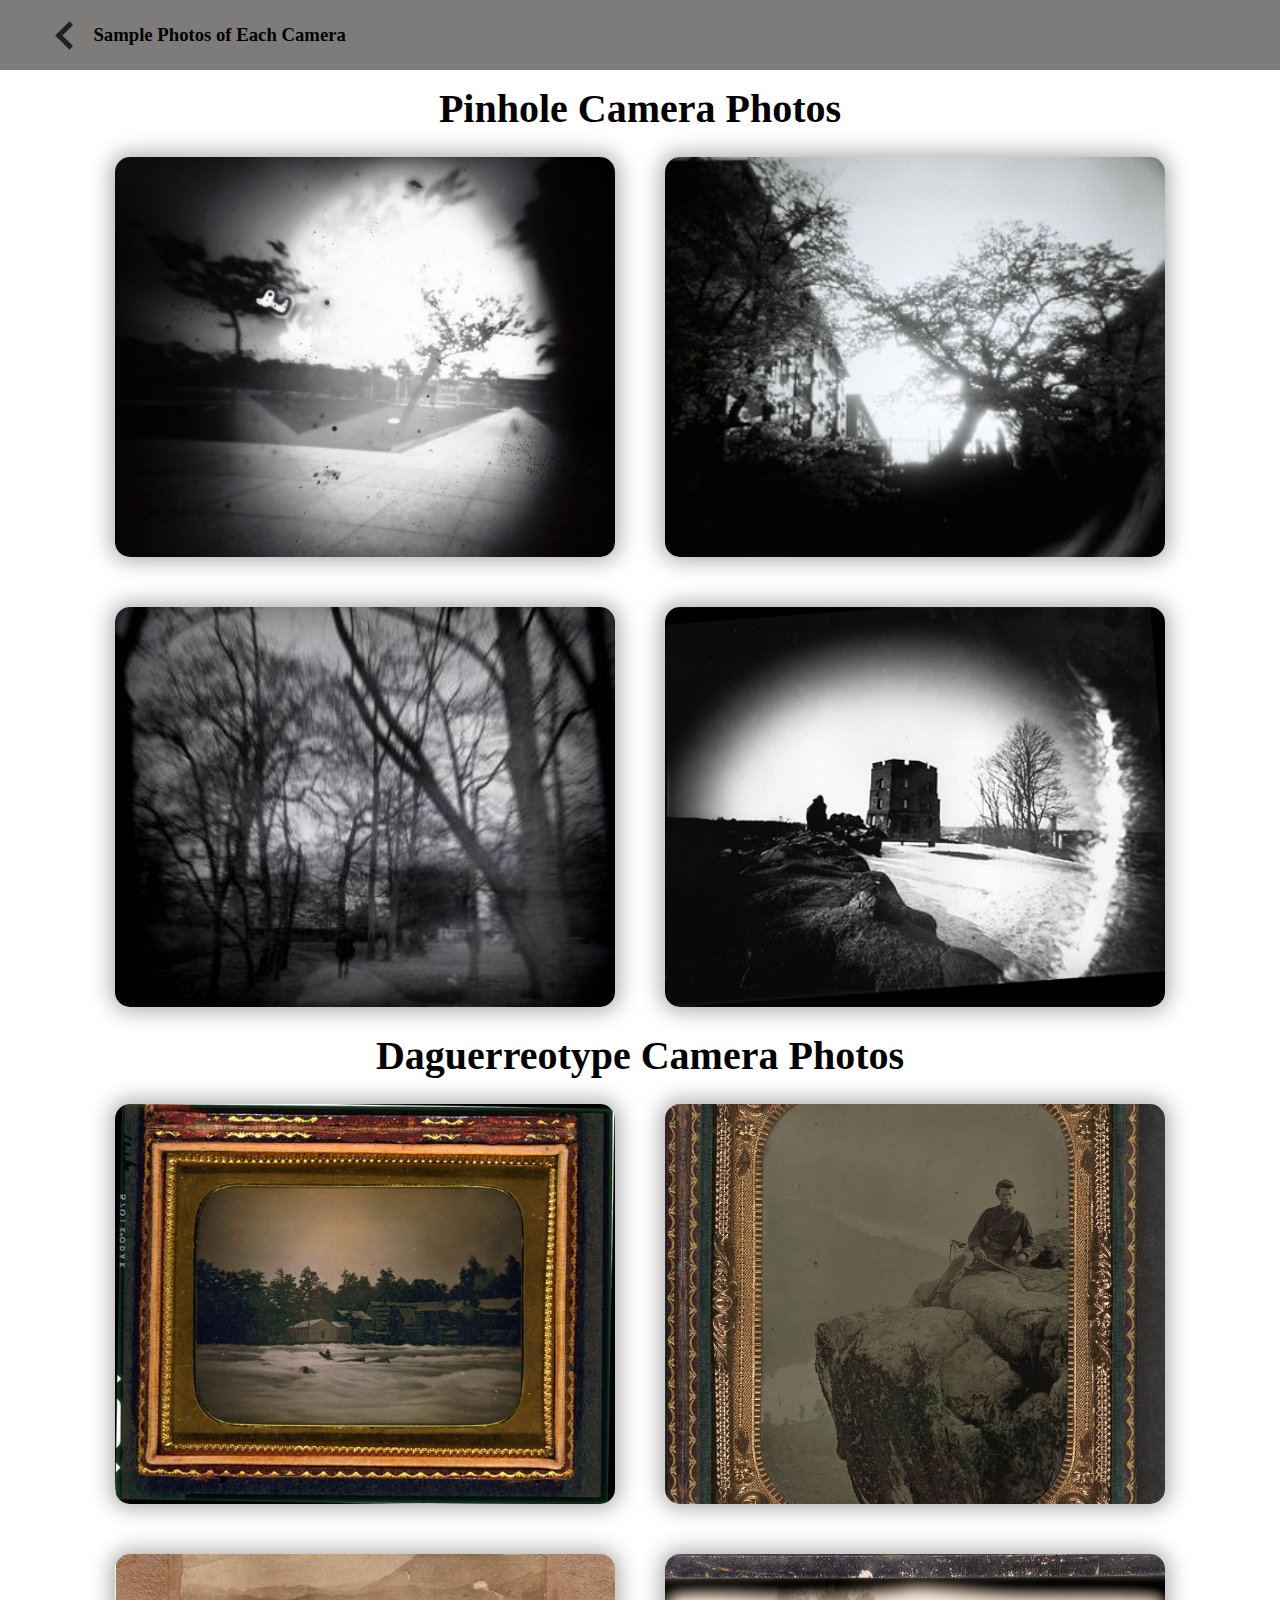
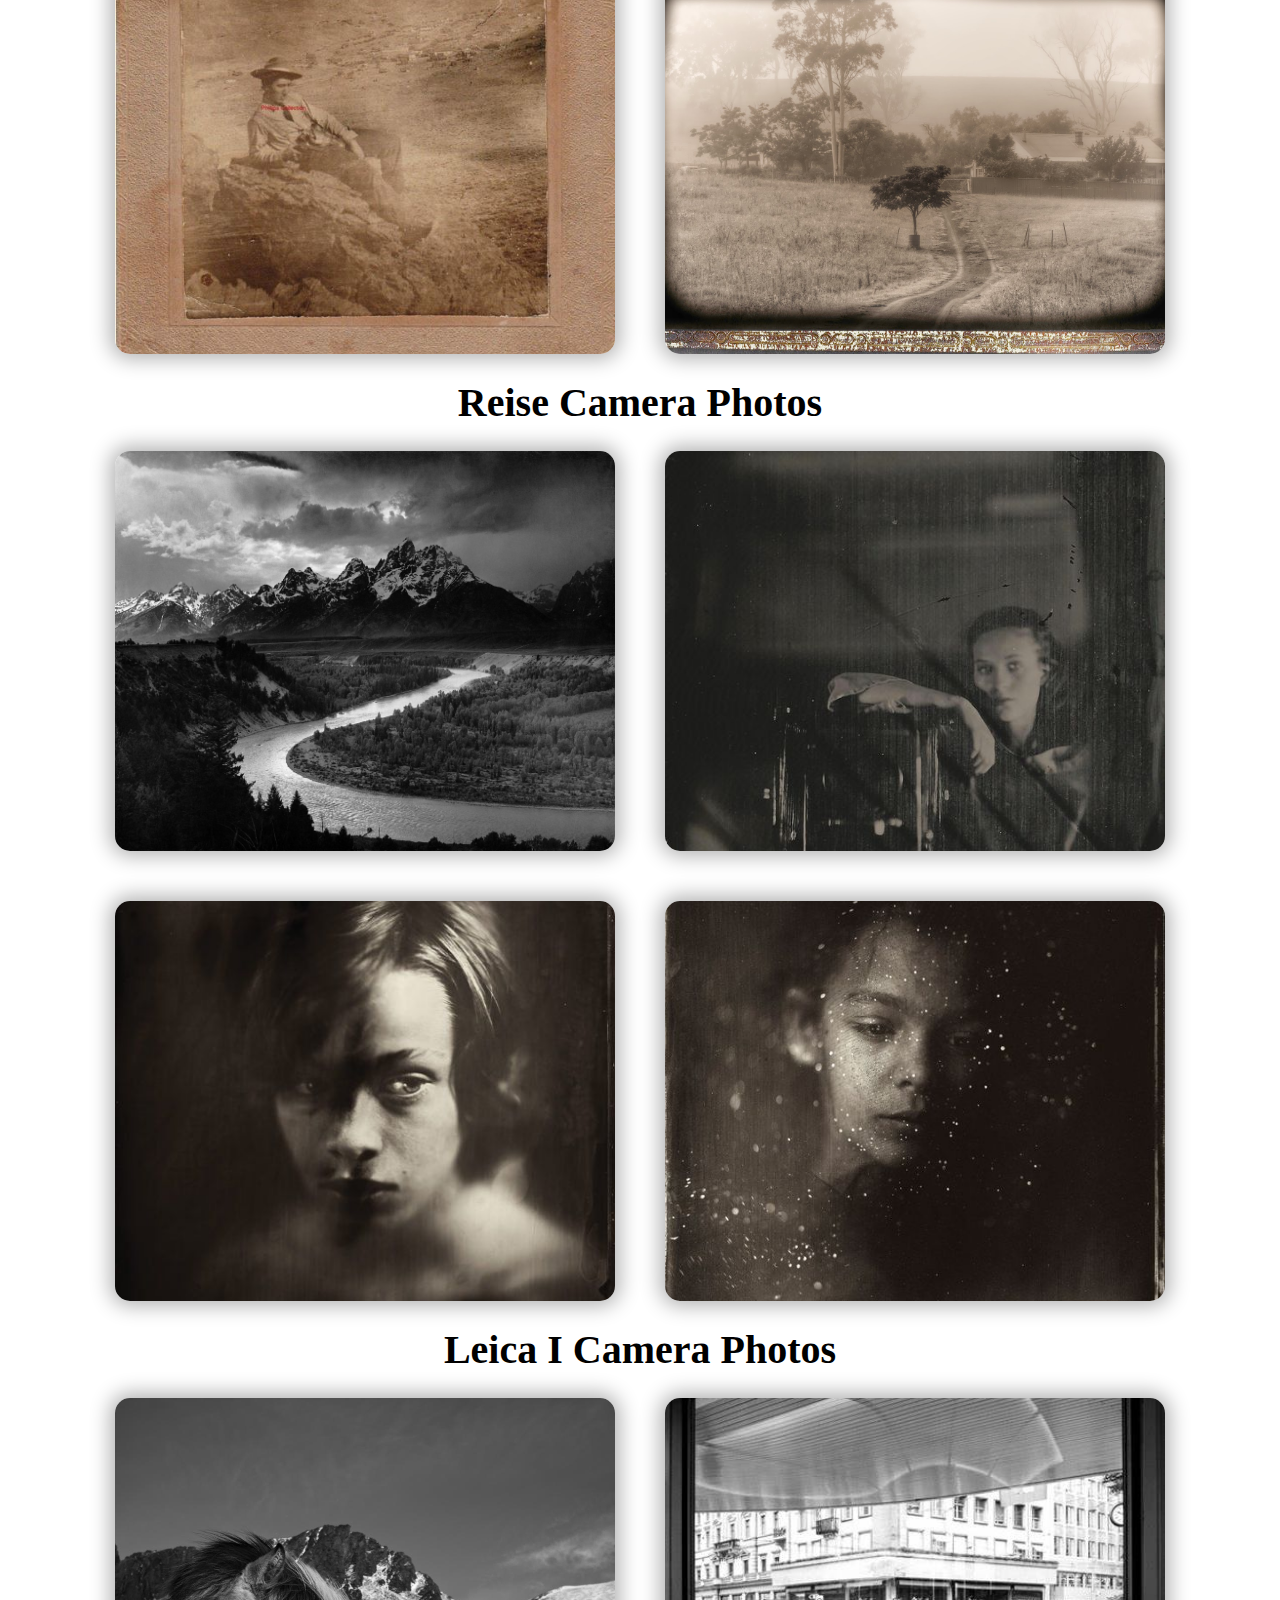
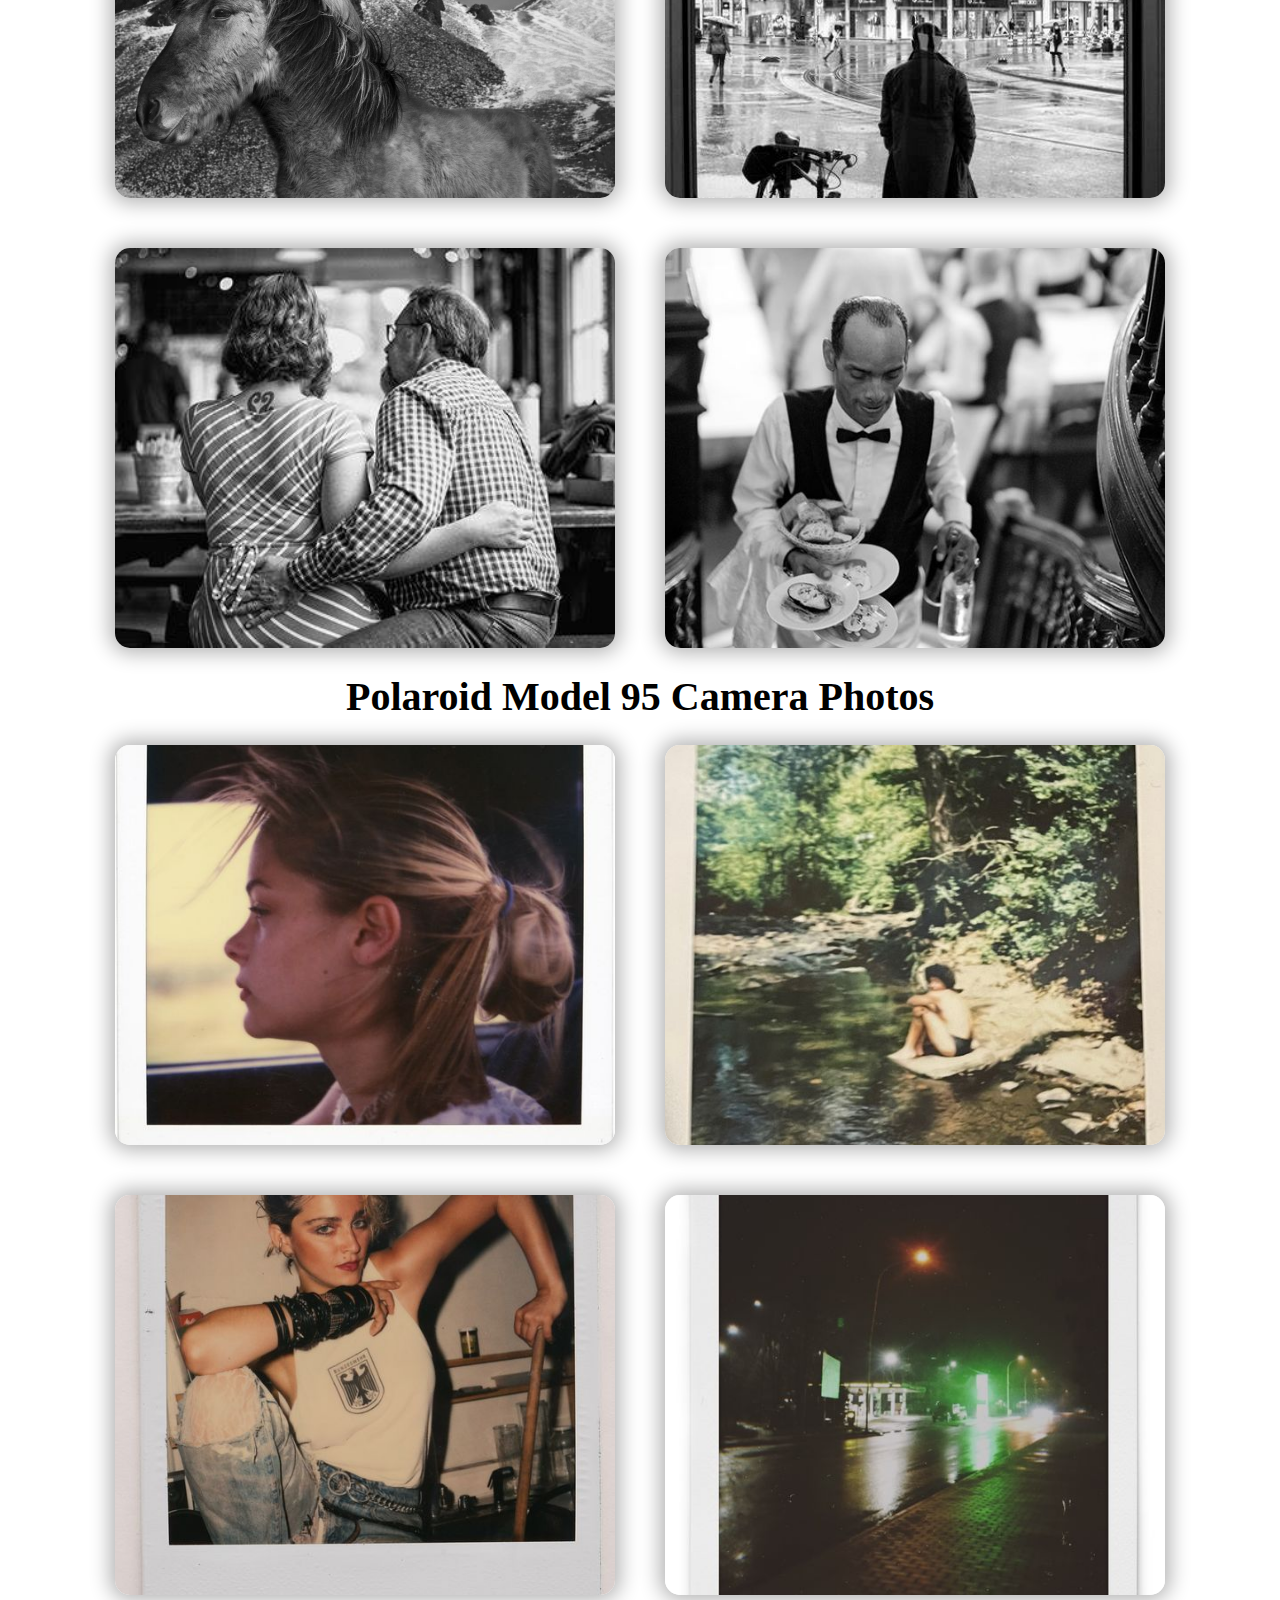
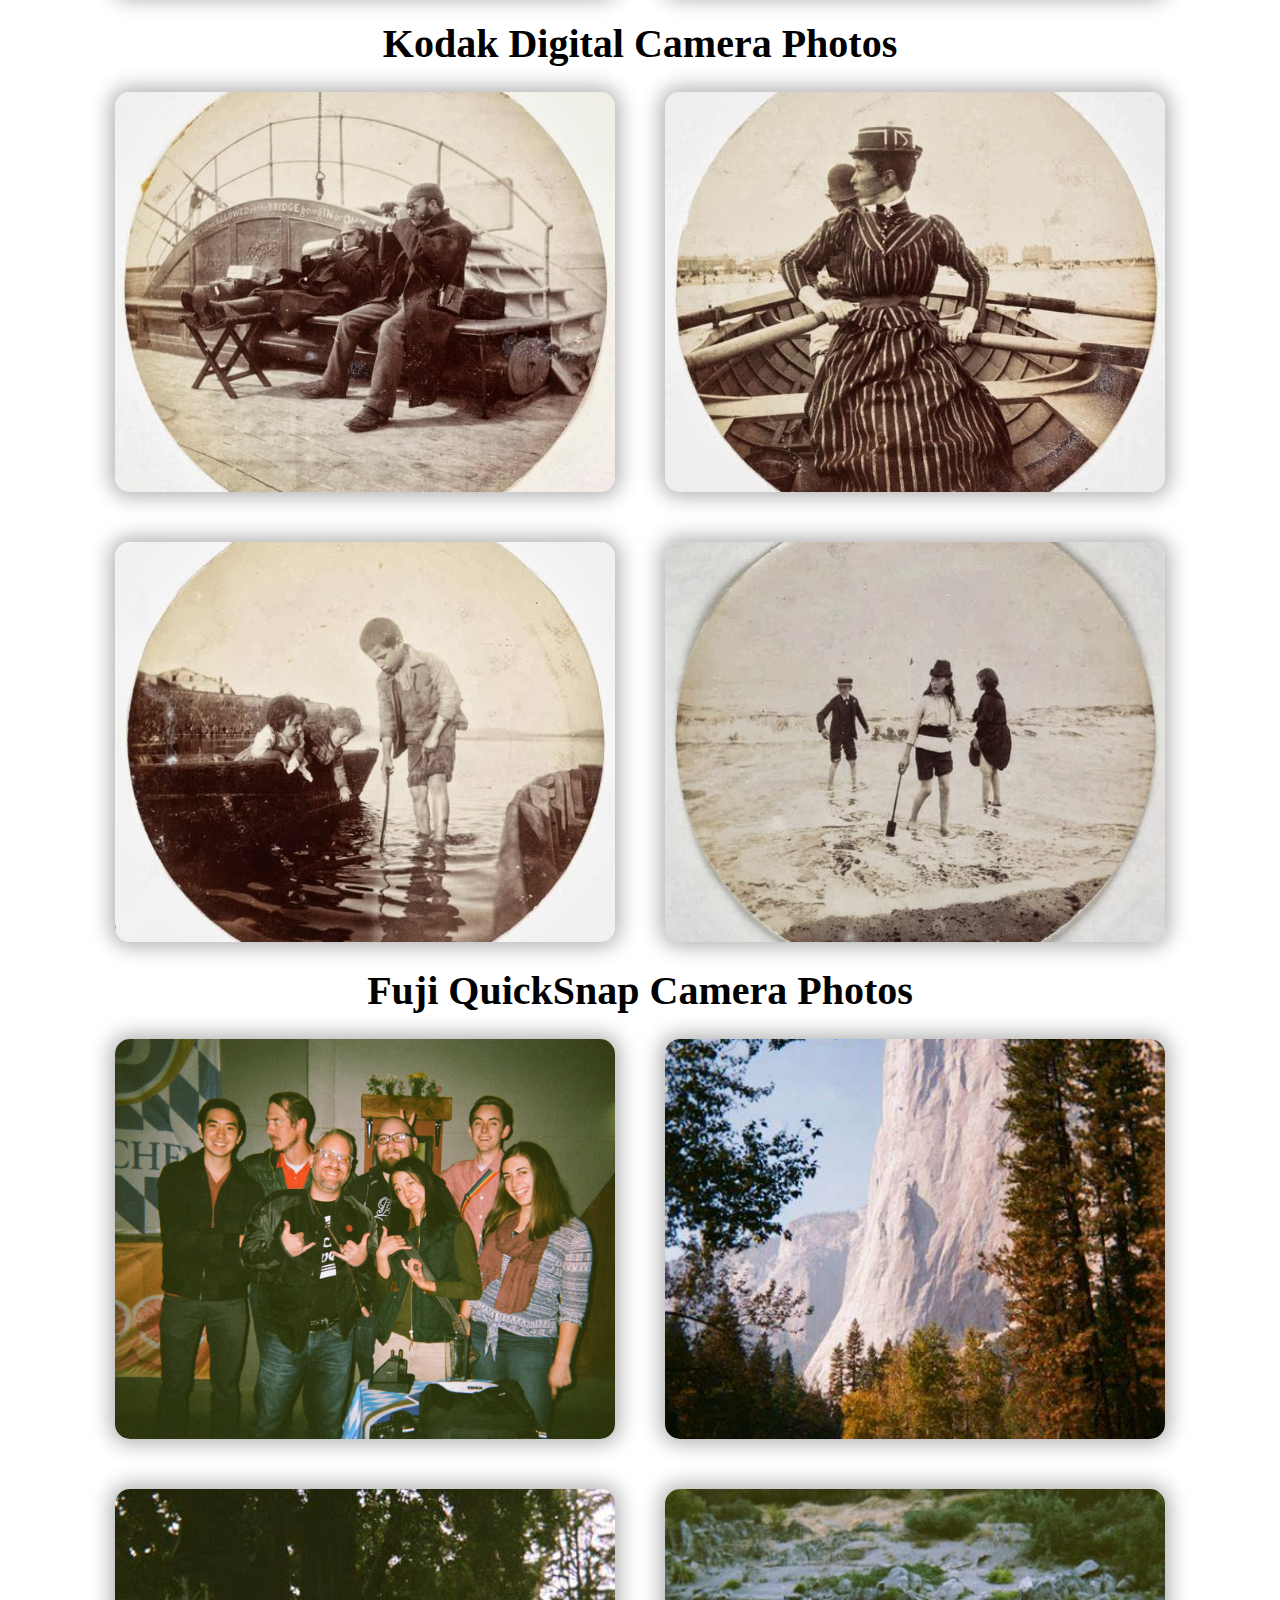
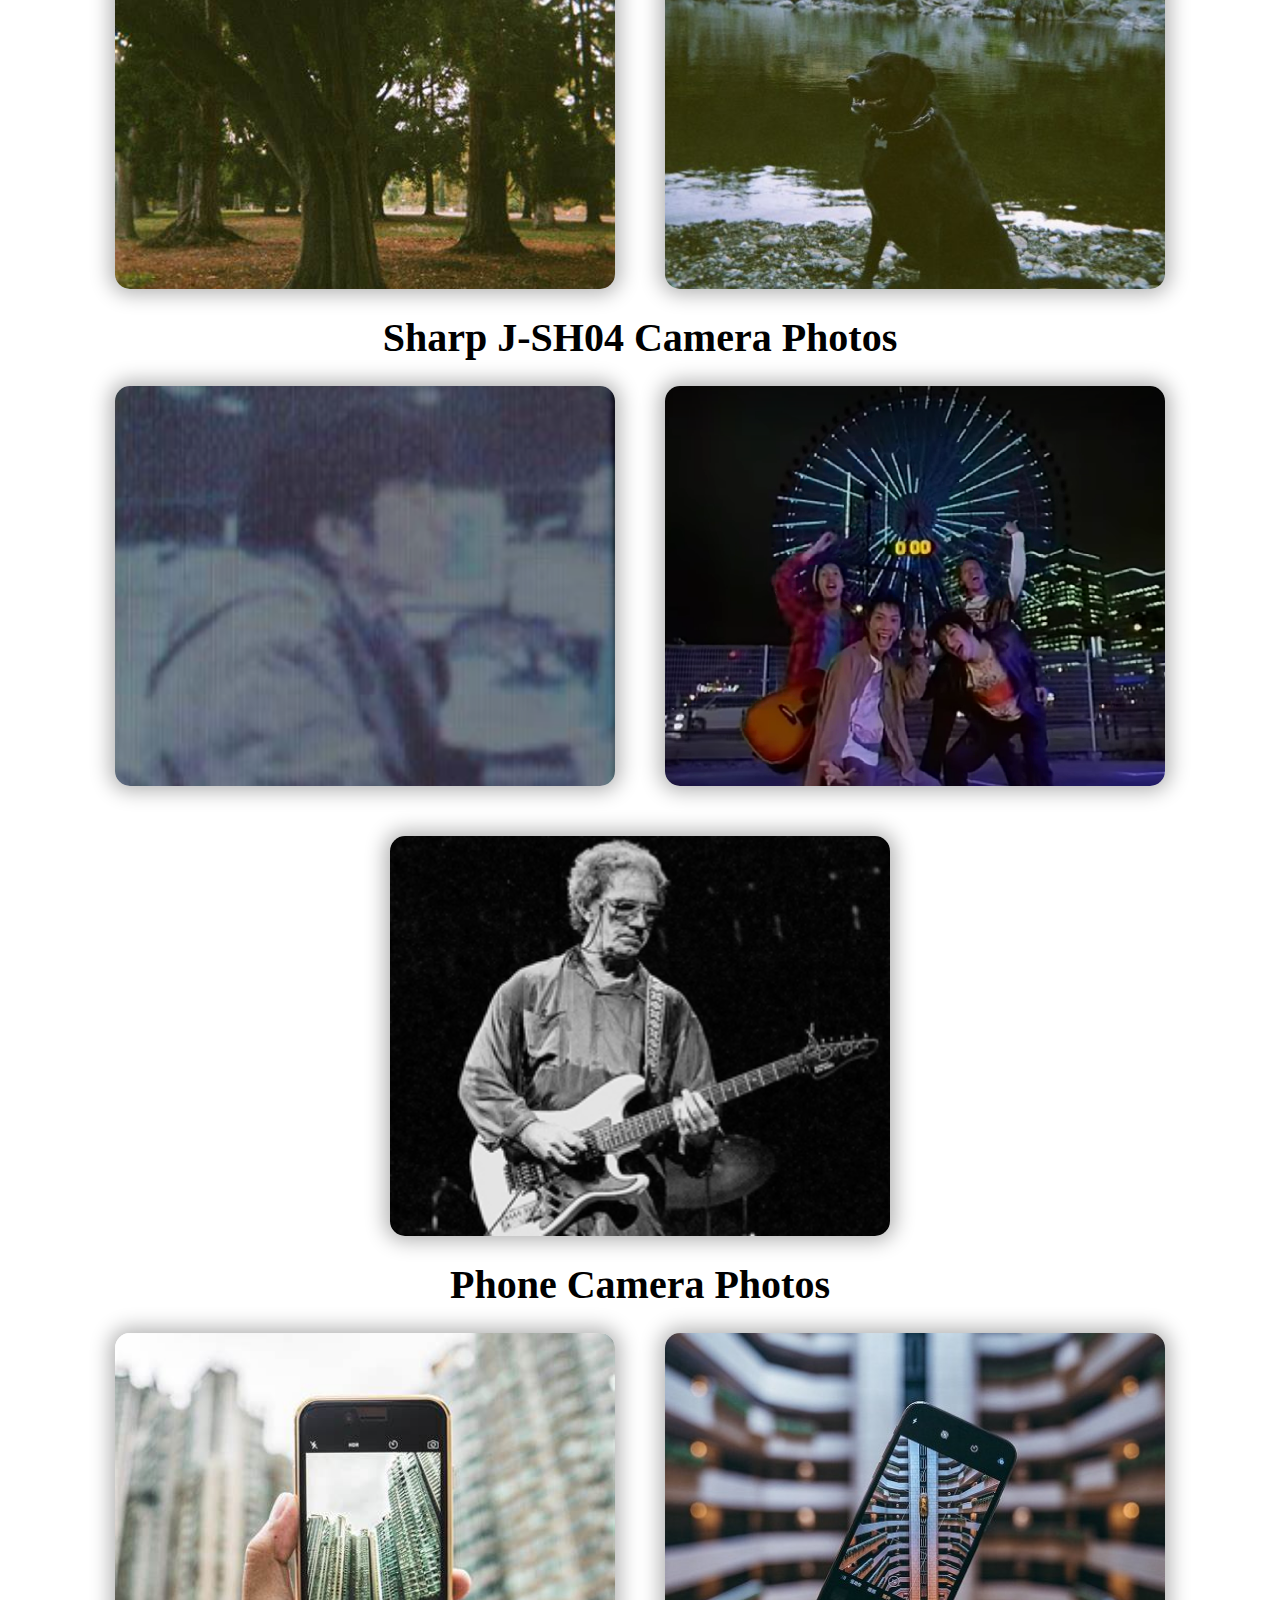
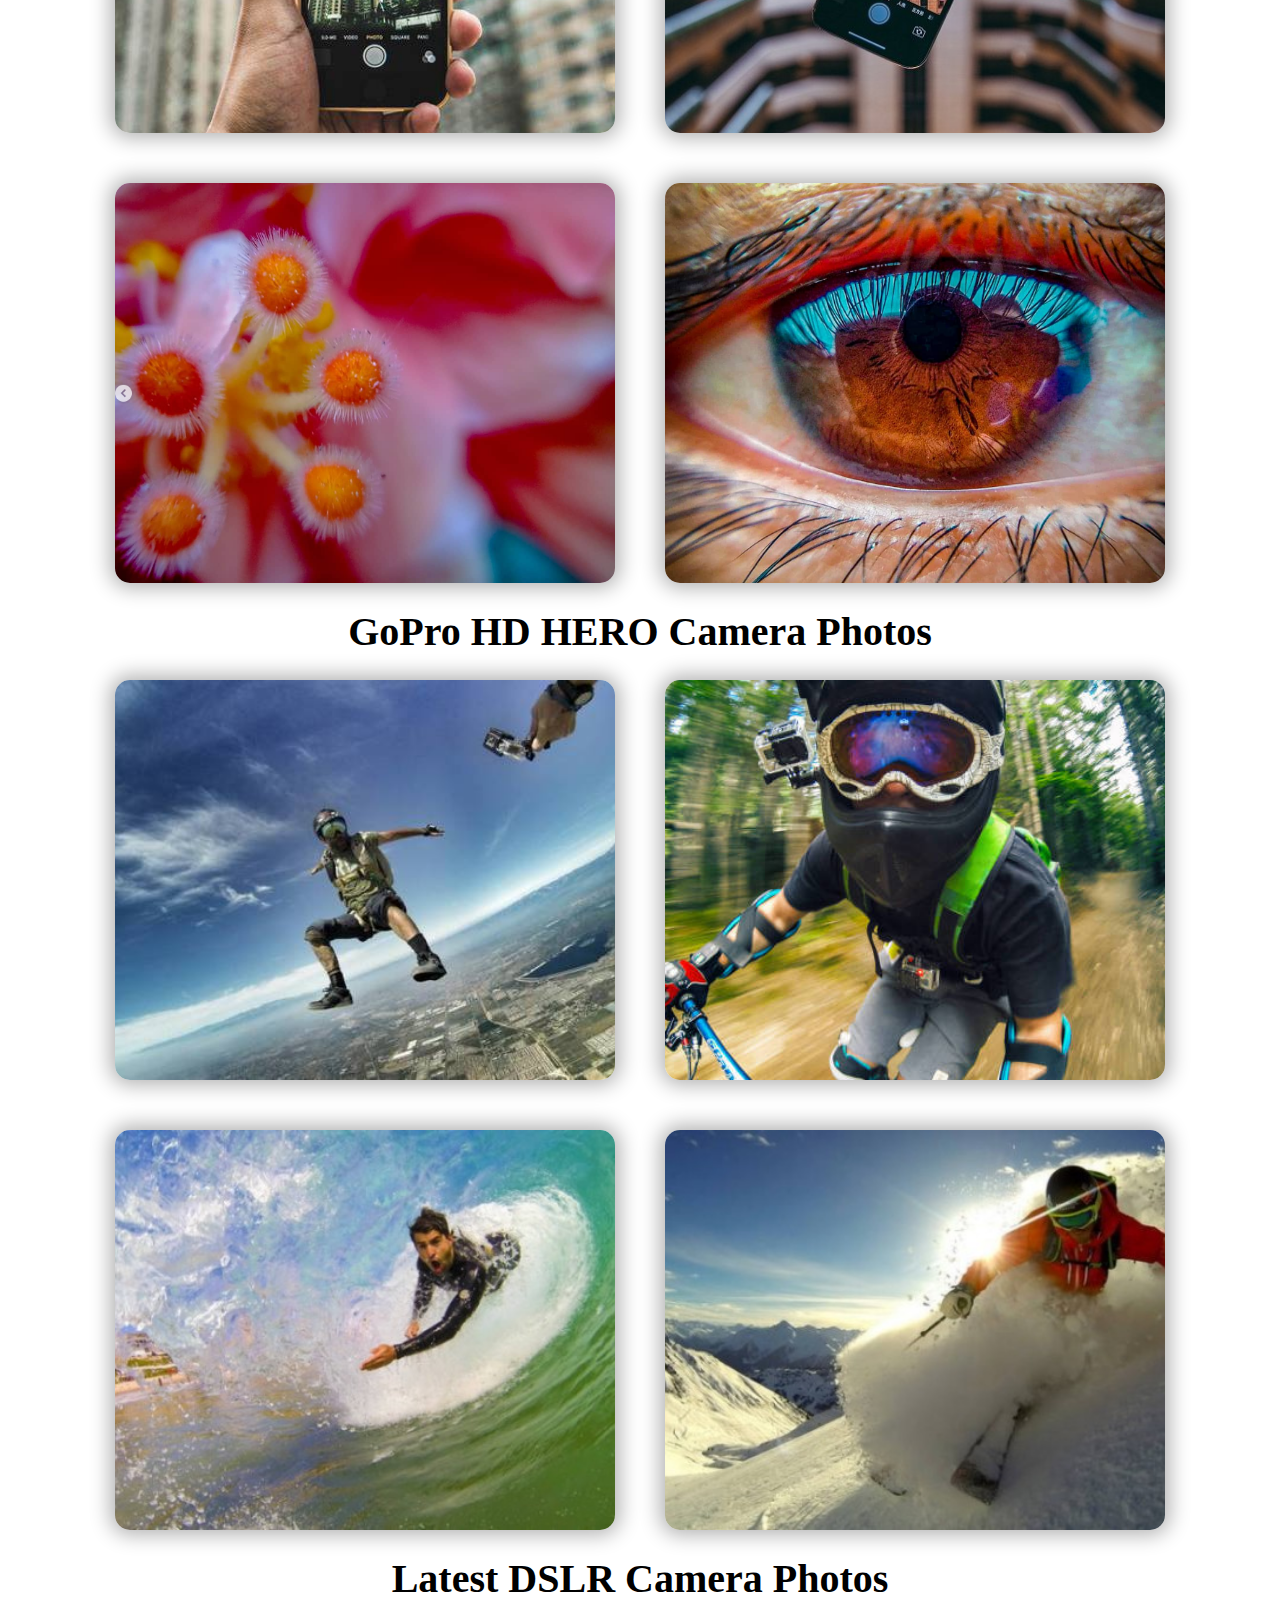
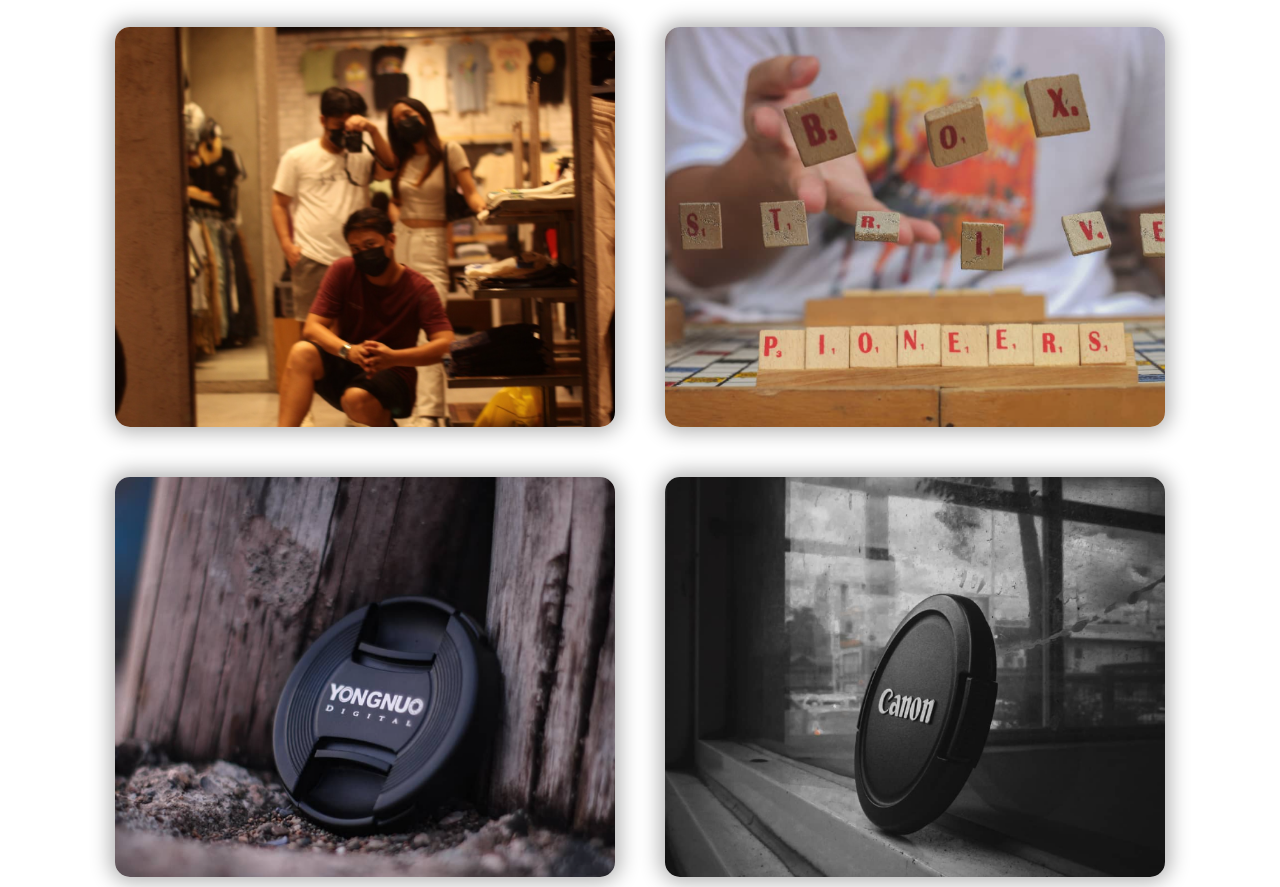
==== commit 91729717: "changing sample photos of each type of camera" ====
--- a/Sample Photos.html
+++ b/Sample Photos.html
@@ -70,31 +70,30 @@
                 </div>
                 <h1>Sharp J-SH04 Camera Photos</h1>
                 <div class="image-container">
-                <div class="image"><img src="pinhole1.jpg" alt=""></div>
-                <div class="image"><img src="pinhole2.jpg" alt=""></div>
-                <div class="image"><img src="pinhole3.jpg" alt=""></div>
-                <div class="image"><img src="pinhole3.jpg" alt=""></div>
+                <div class="image"><img src="sharp1.png" alt=""></div>
+                <div class="image"><img src="sharp2.png" alt=""></div>
+                <div class="image"><img src="sharp3.png" alt=""></div>
                 </div>
                 <h1>Phone Camera Photos</h1>
                 <div class="image-container">
-                <div class="image"><img src="pinhole1.jpg" alt=""></div>
-                <div class="image"><img src="pinhole2.jpg" alt=""></div>
-                <div class="image"><img src="pinhole3.jpg" alt=""></div>
-                <div class="image"><img src="pinhole3.jpg" alt=""></div>
+                <div class="image"><img src="phone1.jpg" alt=""></div>
+                <div class="image"><img src="phone2.jpg" alt=""></div>
+                <div class="image"><img src="phone3.png" alt=""></div>
+                <div class="image"><img src="phone4.png" alt=""></div>
                 </div>
                 <h1>GoPro HD HERO Camera Photos</h1>
                 <div class="image-container">
-                <div class="image"><img src="pinhole1.jpg" alt=""></div>
-                <div class="image"><img src="pinhole2.jpg" alt=""></div>
-                <div class="image"><img src="pinhole3.jpg" alt=""></div>
-                <div class="image"><img src="pinhole3.jpg" alt=""></div>
+                <div class="image"><img src="gopro1.jpg" alt=""></div>
+                <div class="image"><img src="gopro2.jpg" alt=""></div>
+                <div class="image"><img src="gopro3.jpg" alt=""></div>
+                <div class="image"><img src="gopro4.jpg" alt=""></div>
                 </div>
                 <h1>Latest DSLR Camera Photos</h1>
                 <div class="image-container">
-                <div class="image"><img src="pinhole1.jpg" alt=""></div>
-                <div class="image"><img src="pinhole2.jpg" alt=""></div>
-                <div class="image"><img src="pinhole3.jpg" alt=""></div>
-                <div class="image"><img src="pinhole3.jpg" alt=""></div>
+                <div class="image"><img src="dslr1.png" alt=""></div>
+                <div class="image"><img src="dslr2.png" alt=""></div>
+                <div class="image"><img src="dslr3.png" alt=""></div>
+                <div class="image"><img src="dslr4.png" alt=""></div>
                 </div>
                 <div class="popup-image">
                     <span>&times;</span>
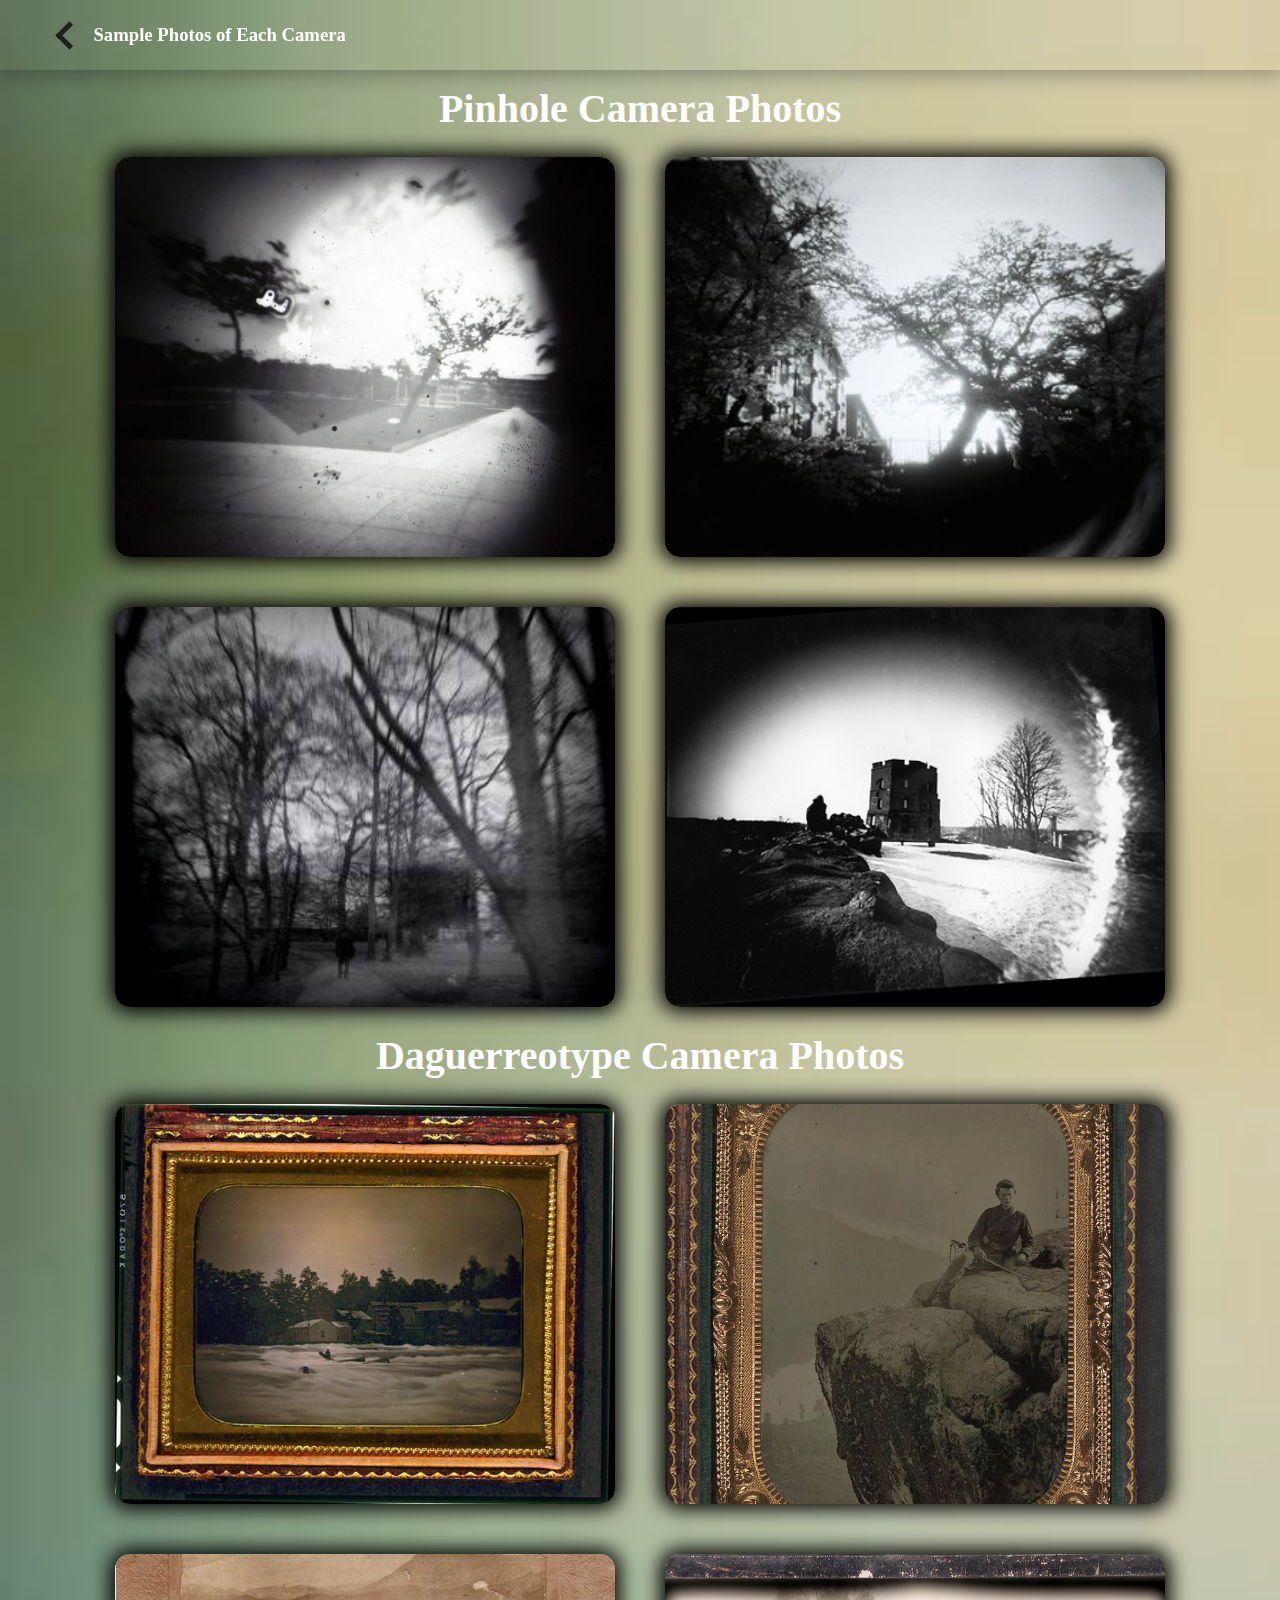
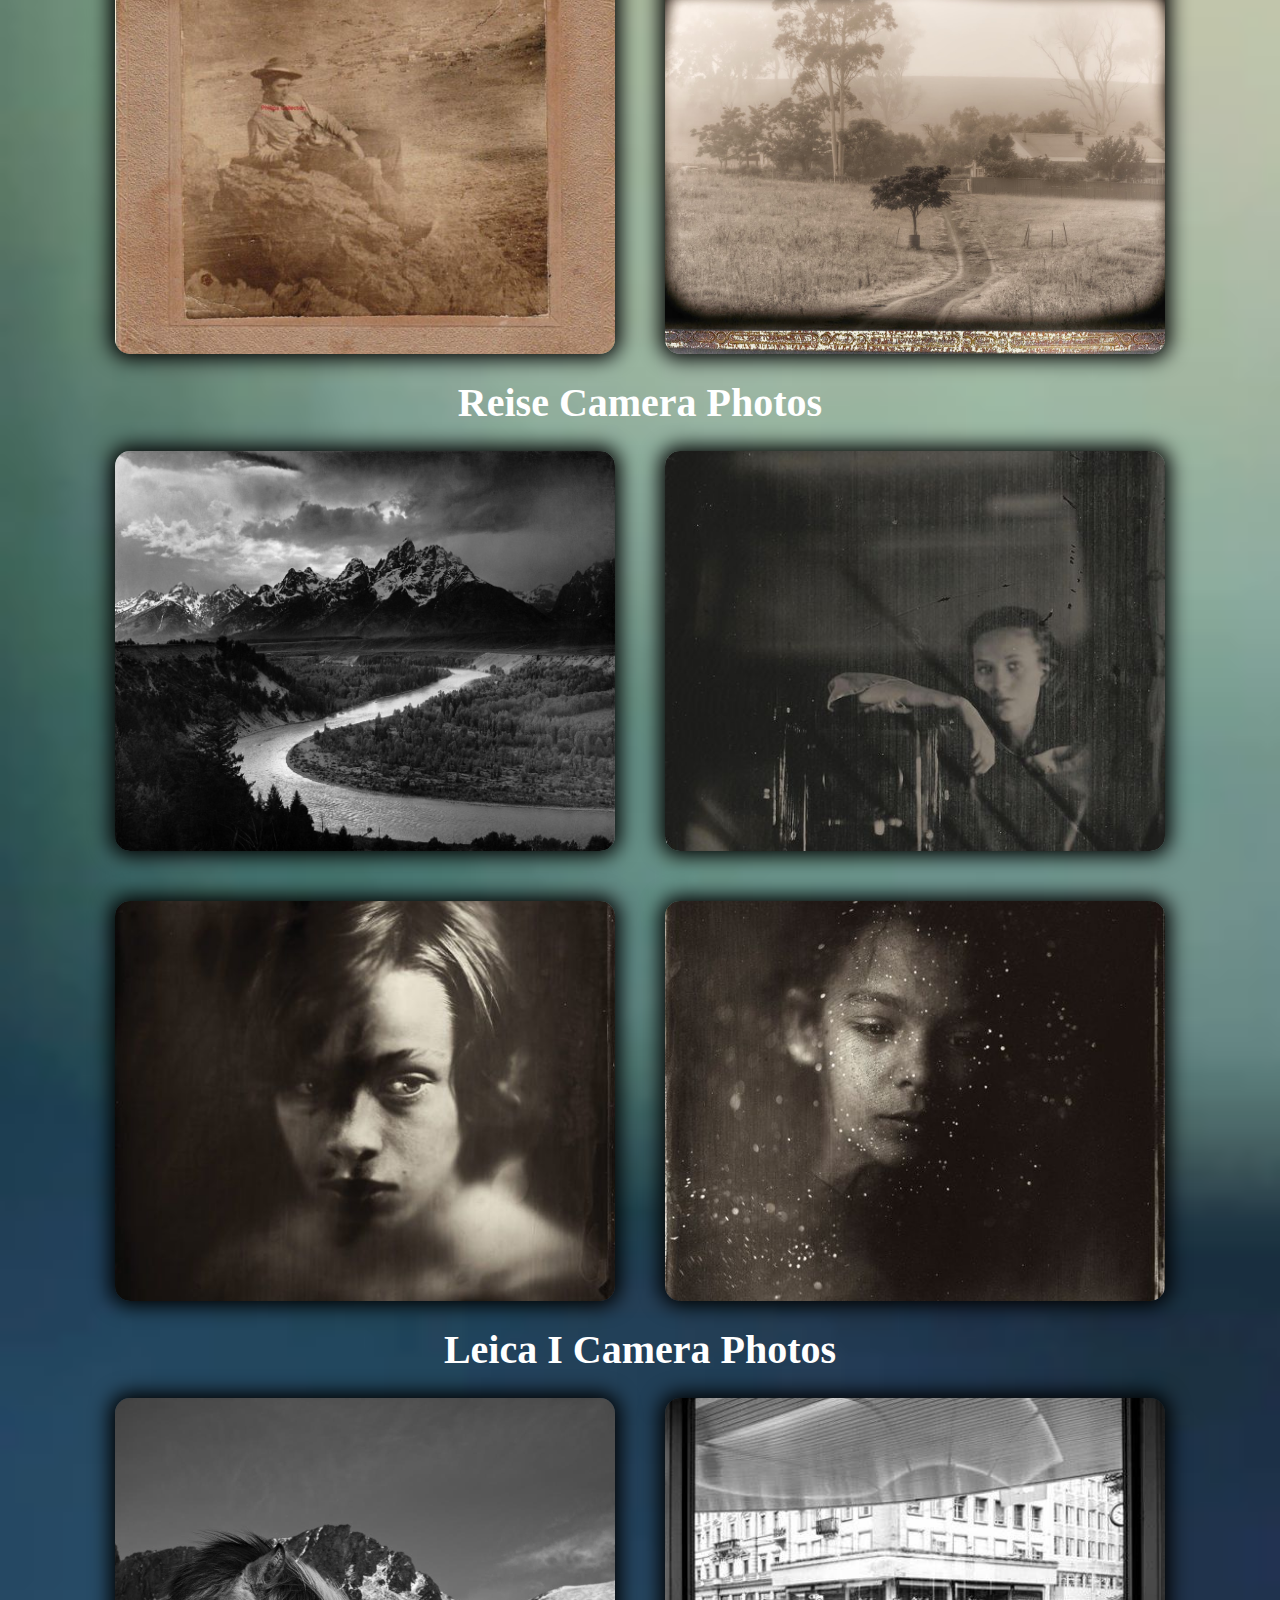
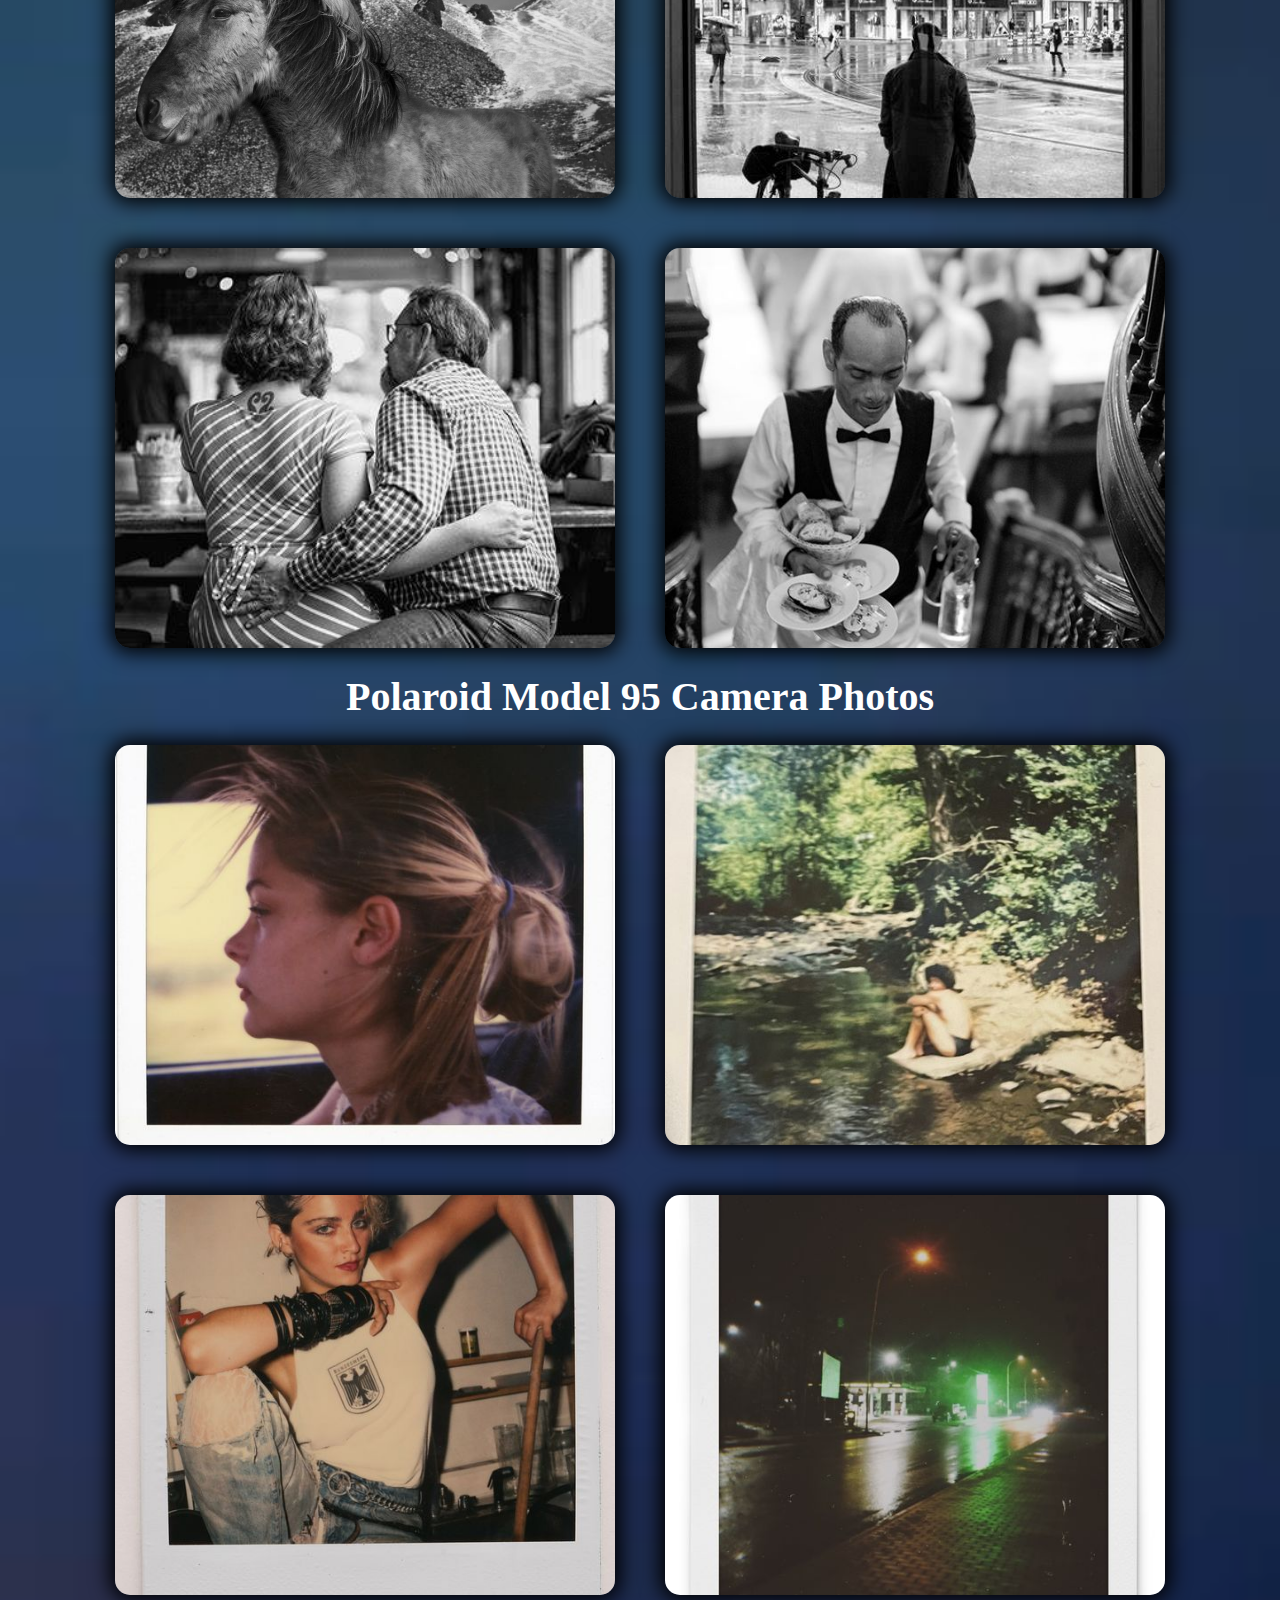
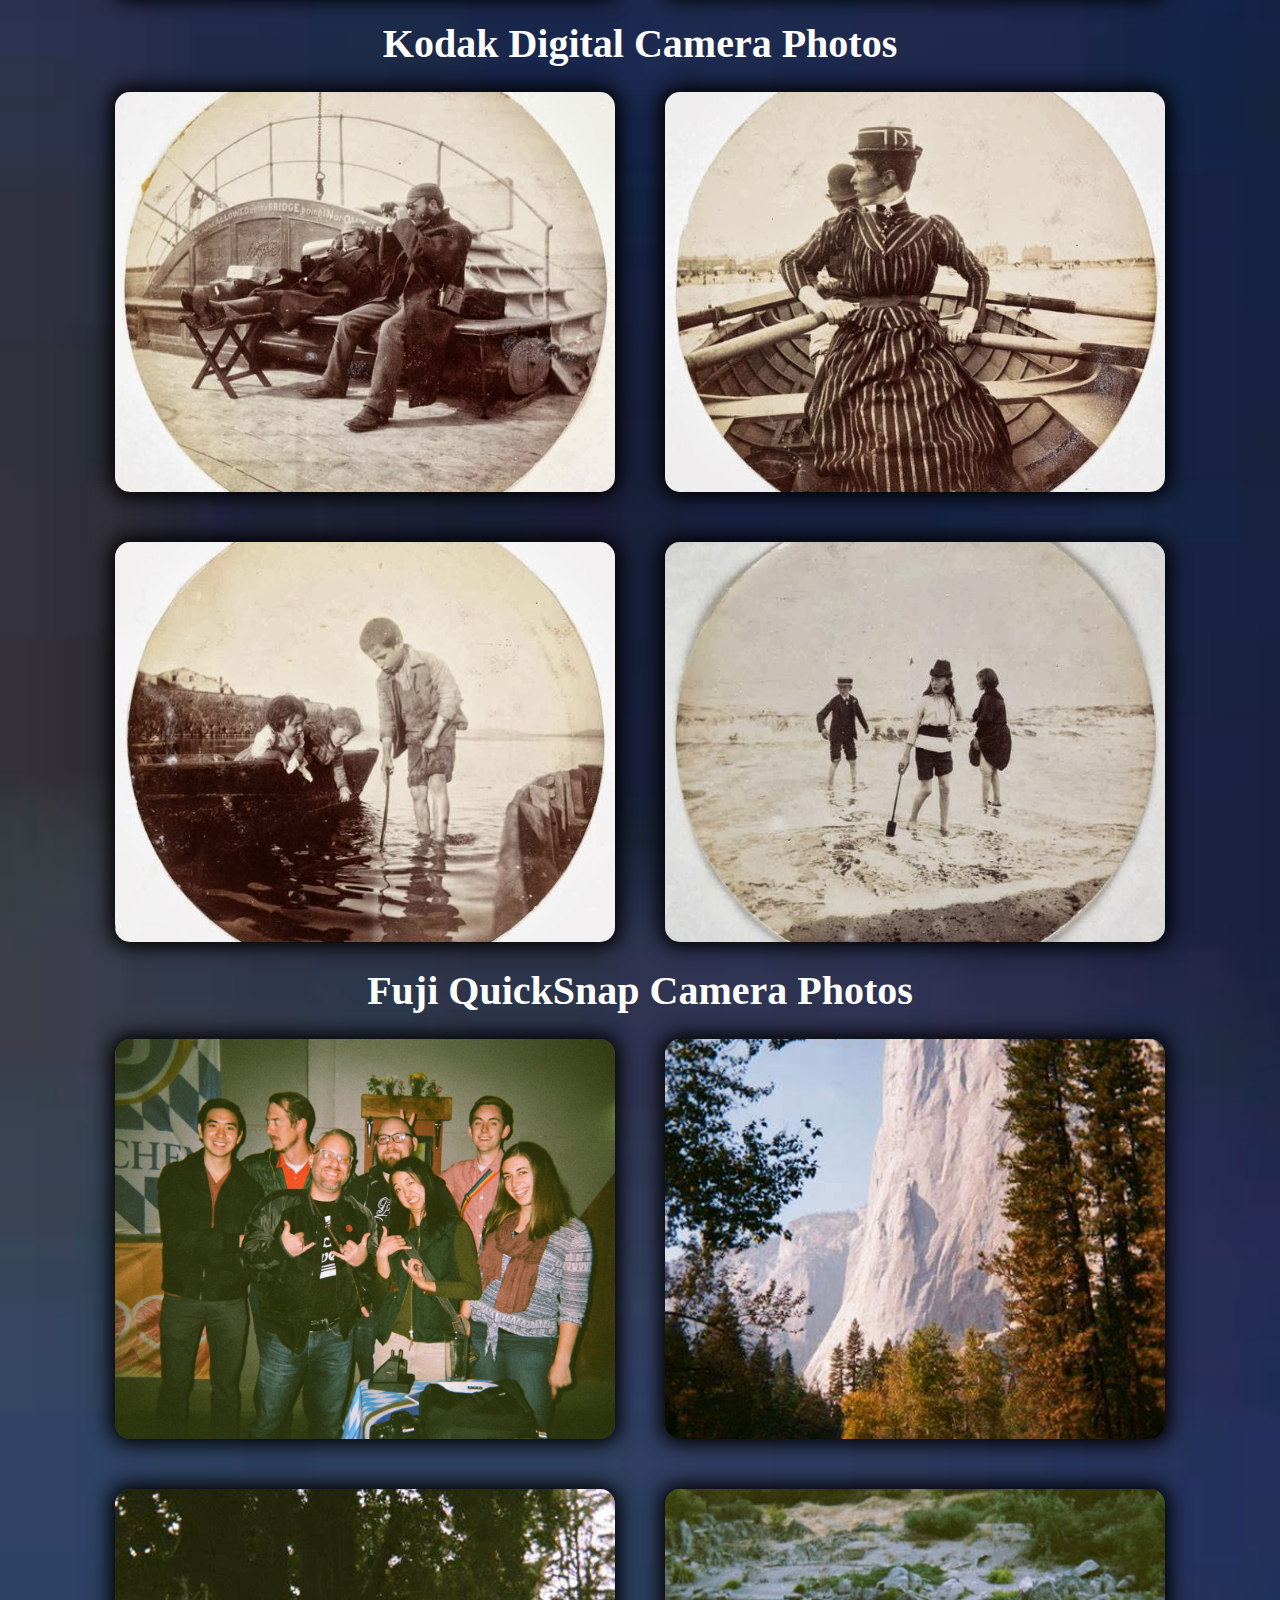
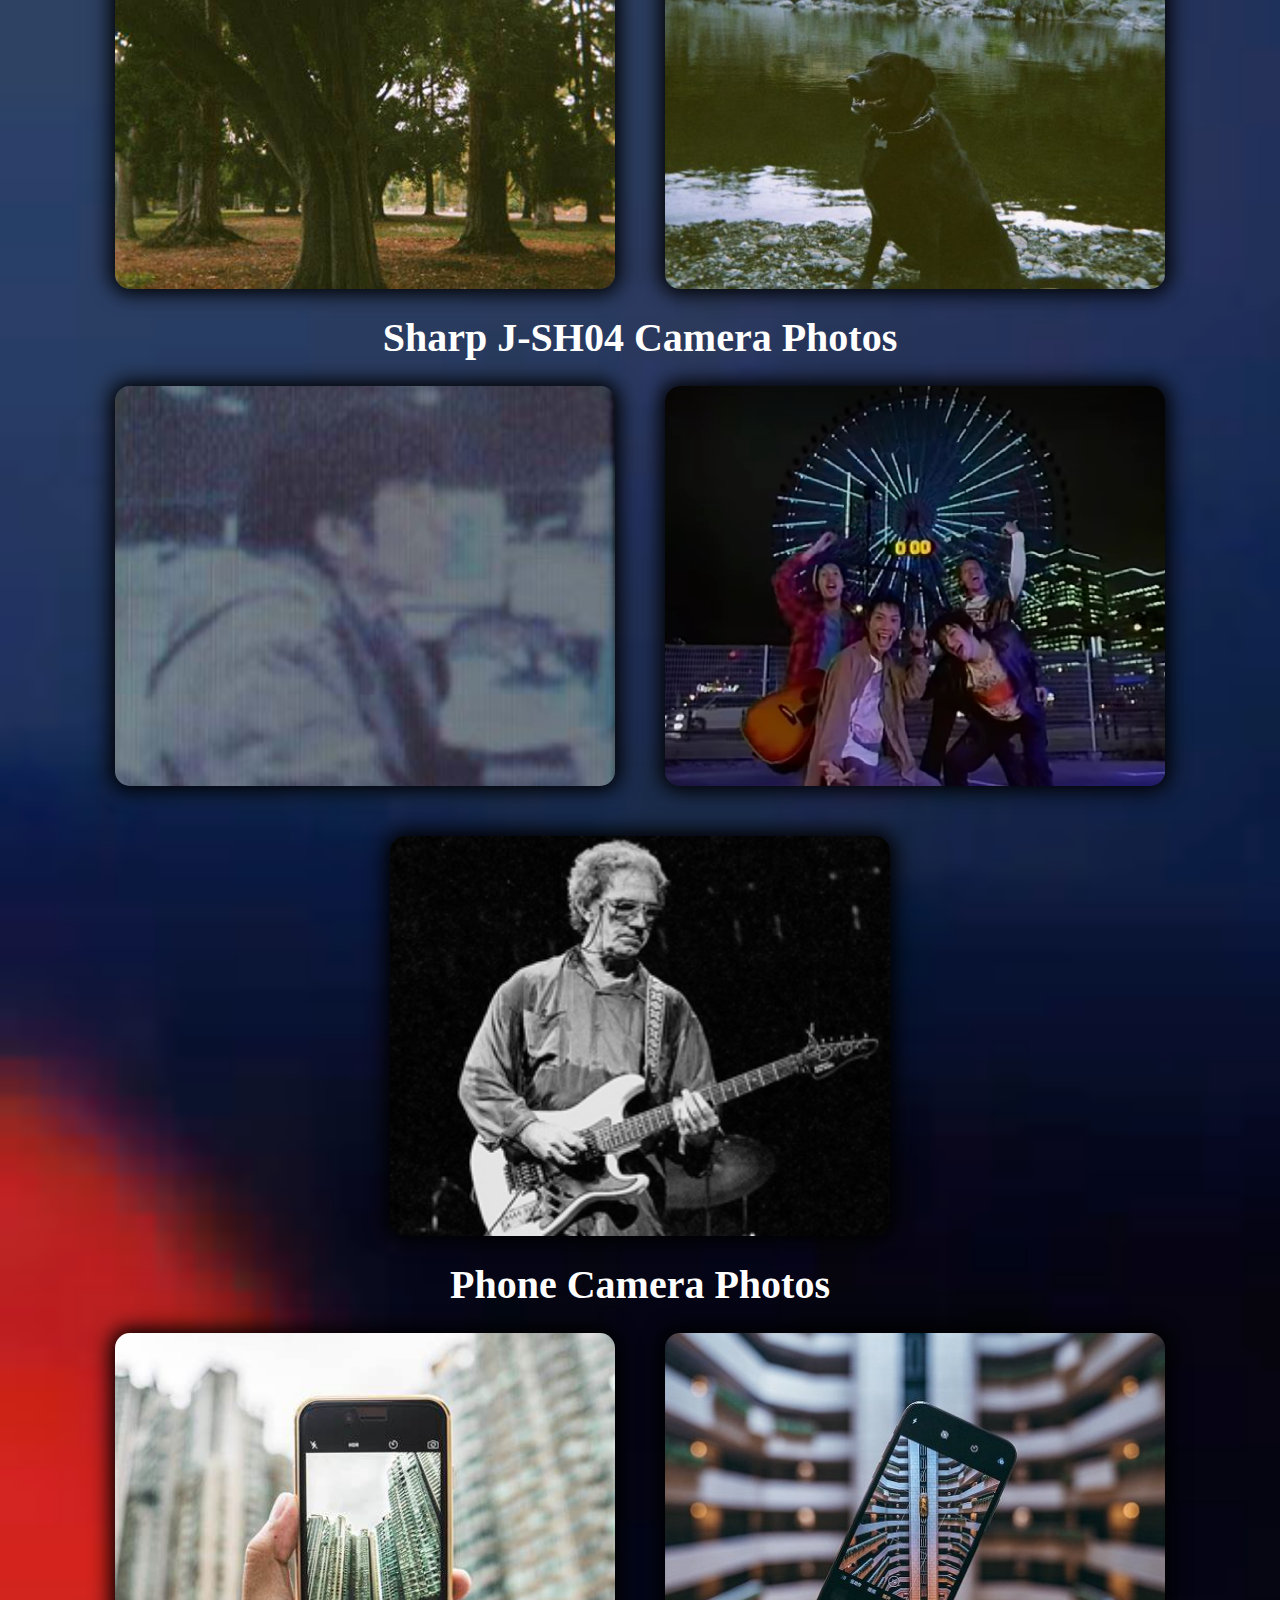
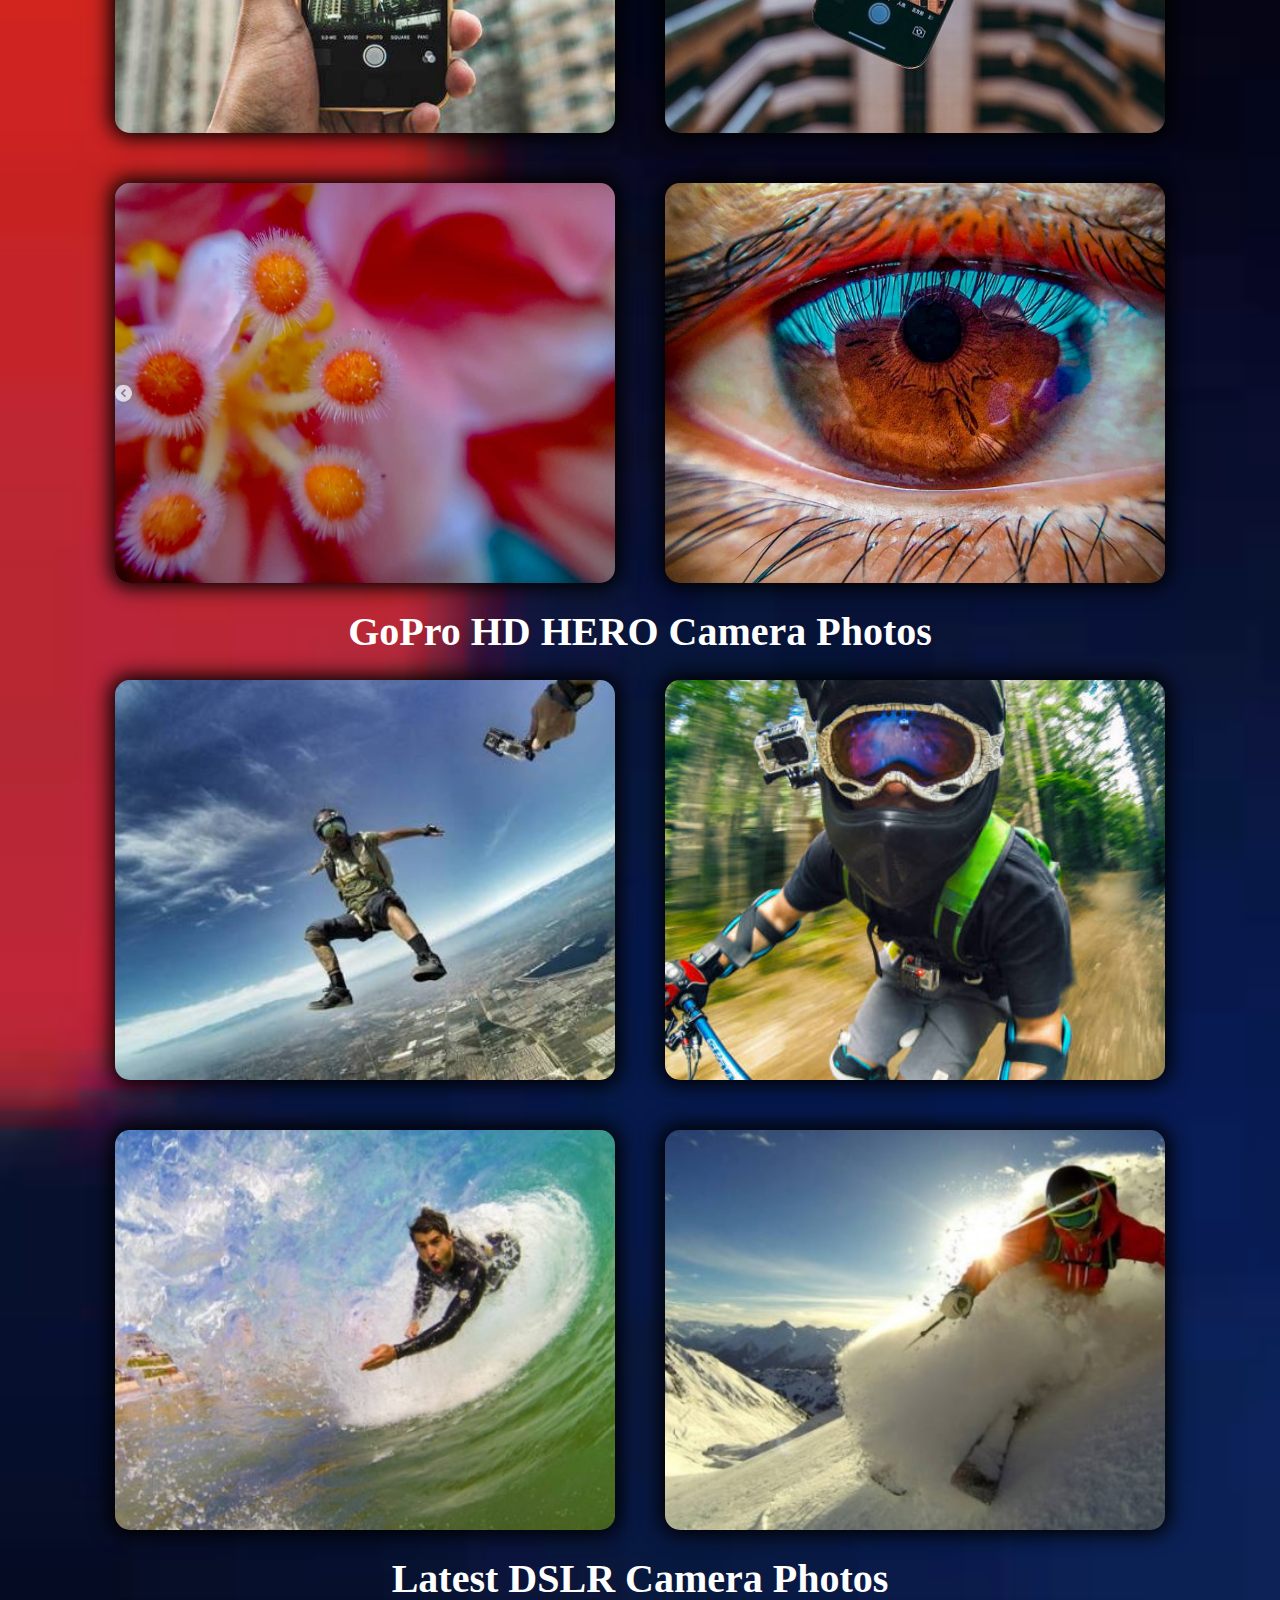
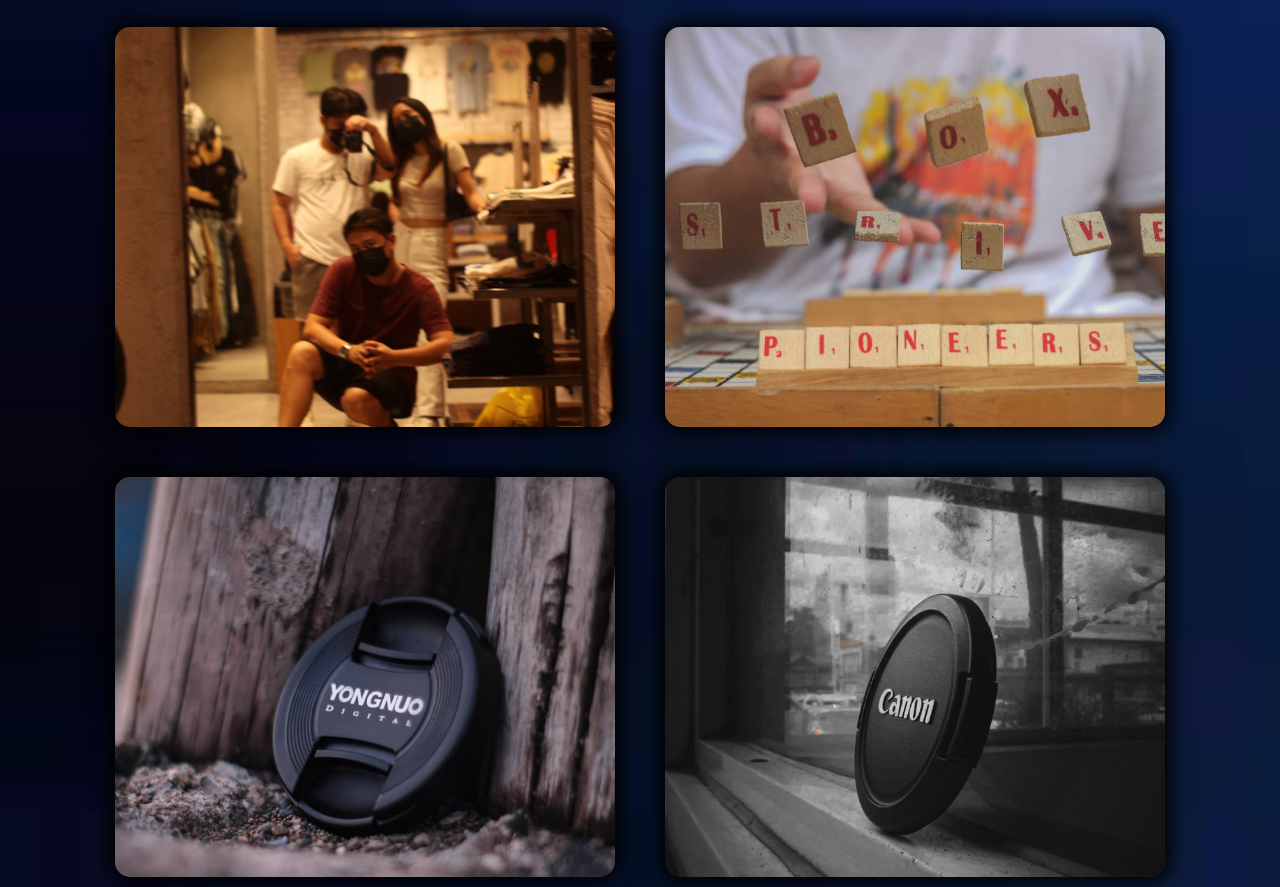
==== commit d3efd3ac: "adding background and applying script" ====
--- a/Sample Photos.html
+++ b/Sample Photos.html
@@ -111,6 +111,16 @@
             document.querySelector('.popup-image span').onclick = () =>{
                 document.querySelector('.popup-image').style.display = 'none';
             }
+            document.addEventListener('scroll', () =>
+        {
+            const header = document.querySelector('header');
+            if (window.scrollY > 200) {
+                header.classList.add('scrolled');
+            } else {
+                header.classList.remove('scrolled');
+            }
+        }
+    )
         </script>
     </body>
 </html>--- a/style2.css
+++ b/style2.css
@@ -8,6 +8,9 @@
 {
     margin: 0;
     padding: 0;
+    background-image: url("bimage.png");
+    background-repeat: no-repeat;
+    background-size: cover;
 }
 header
 {
@@ -15,10 +18,33 @@
     top: 0;
     z-index: 2;
     height: 70px;
+    box-shadow: 0px 0px 20px 5px rgba(0, 0, 0, .3);
+    transition: background-color 0.4s ease-in-out;
+}
+header nav ul h3
+{
+    color: #fff;
+    transition: color 0.4s ease-in-out;
+}
+header.scrolled .navbar
+{
+    background-color: #ffff;
+}
+header.scrolled nav ul h3
+{
+    color: #000;
+    transition: background-color 0.4s ease-in-out;
+}
+header.scroll .navbar ul h3
+{
+    color: #000;
+}
+header.scrolled nav ul h3::after
+{
+    background-color: #000;
 }
 .navbar
 {
-    background: #7e7b7b;
     height: 100%;
     display: flex;
     align-items: center;
@@ -62,20 +88,19 @@
 }
 h1
 {
-    color: #000;
+    color: #fff;
     text-align: center;
     text-transform: uppercase;
     z-index: 5;
 }
 #sec1 h1
 {
-    color: #000;
+    color: #fff;
 }
 .container2
 {
     position: relative;
     min-height: 100vh;
-    background-color: #ffff;
 }
 .container2 h1
 {
@@ -101,7 +126,7 @@
     box-shadow: 0 5px 15px rgba(0, 0, 0, 0.1);
     overflow: hidden;
     cursor: pointer;
-    box-shadow: 0px 0px 20px 5px rgba(0, 0, 0, .3);
+    box-shadow: 0px 0px 20px 5px rgba(0, 0, 0, 1);
 }
 .container2 .image-container .image img
 {
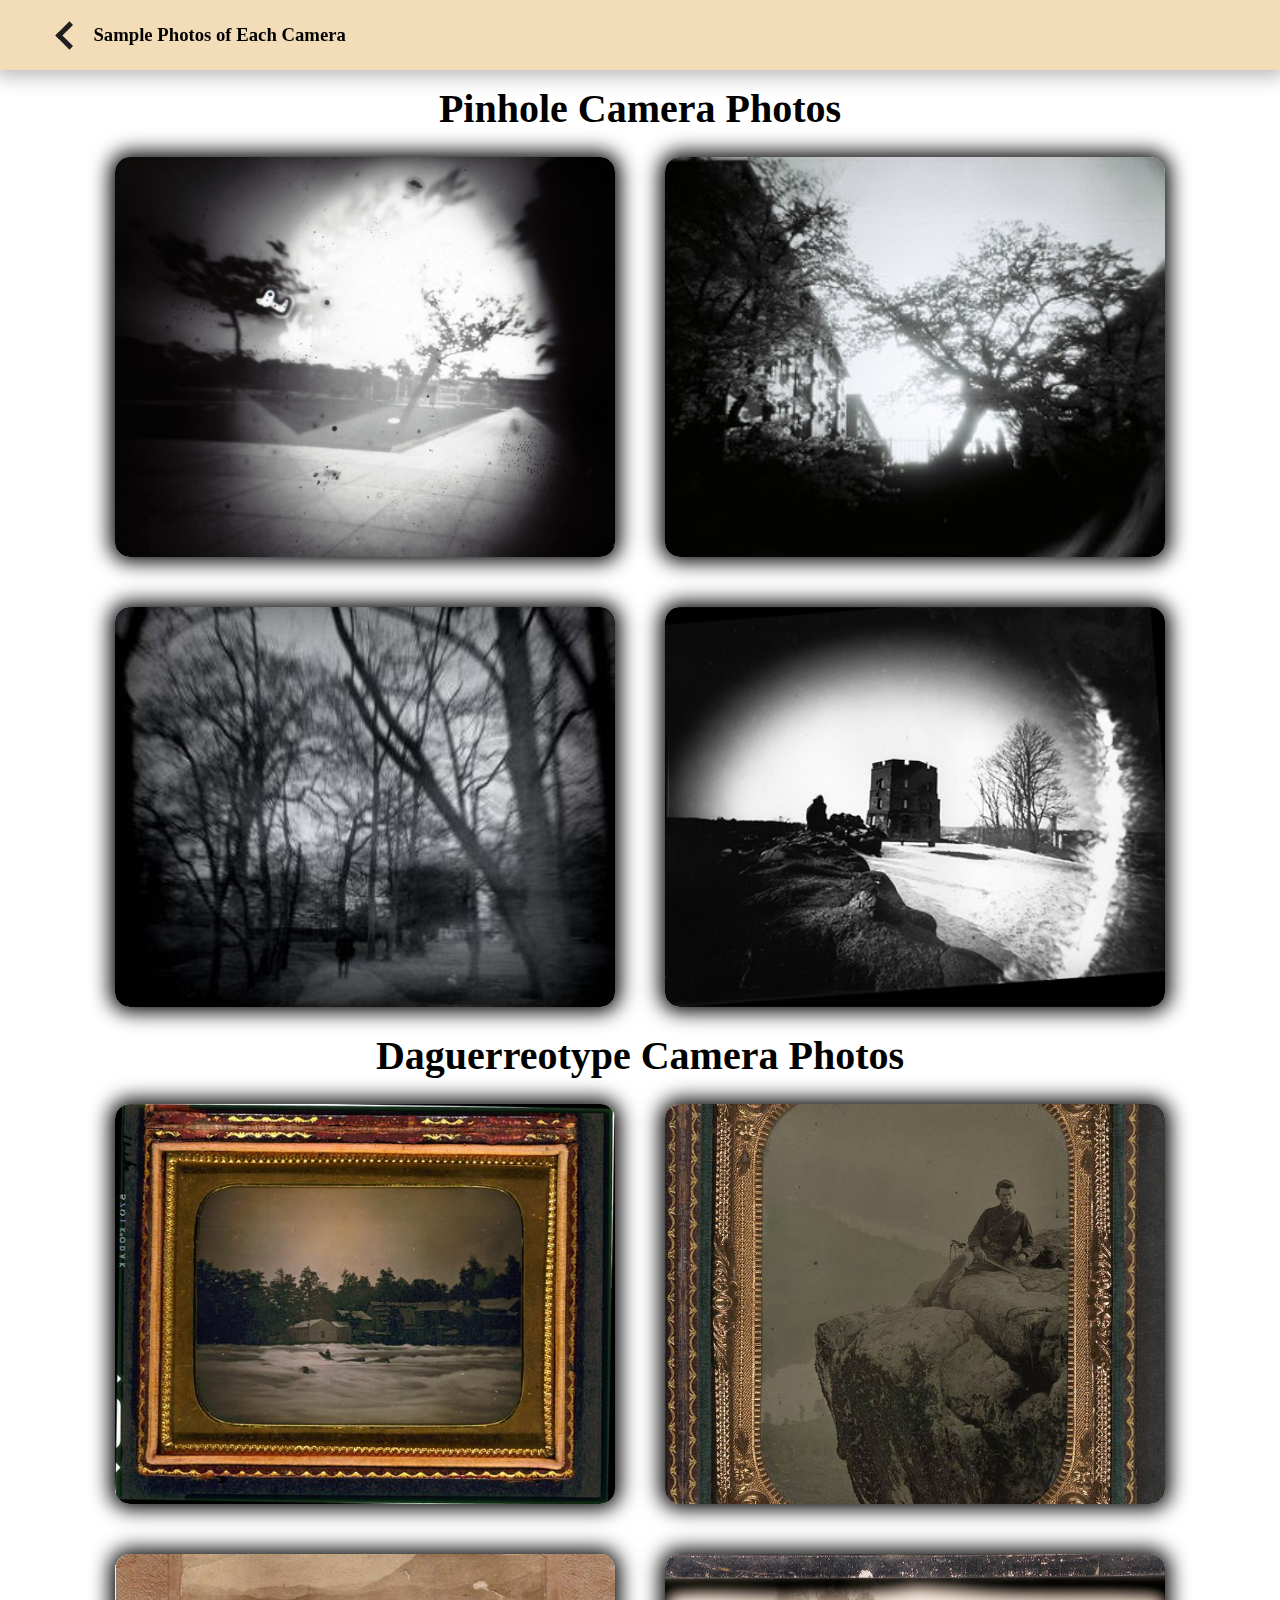
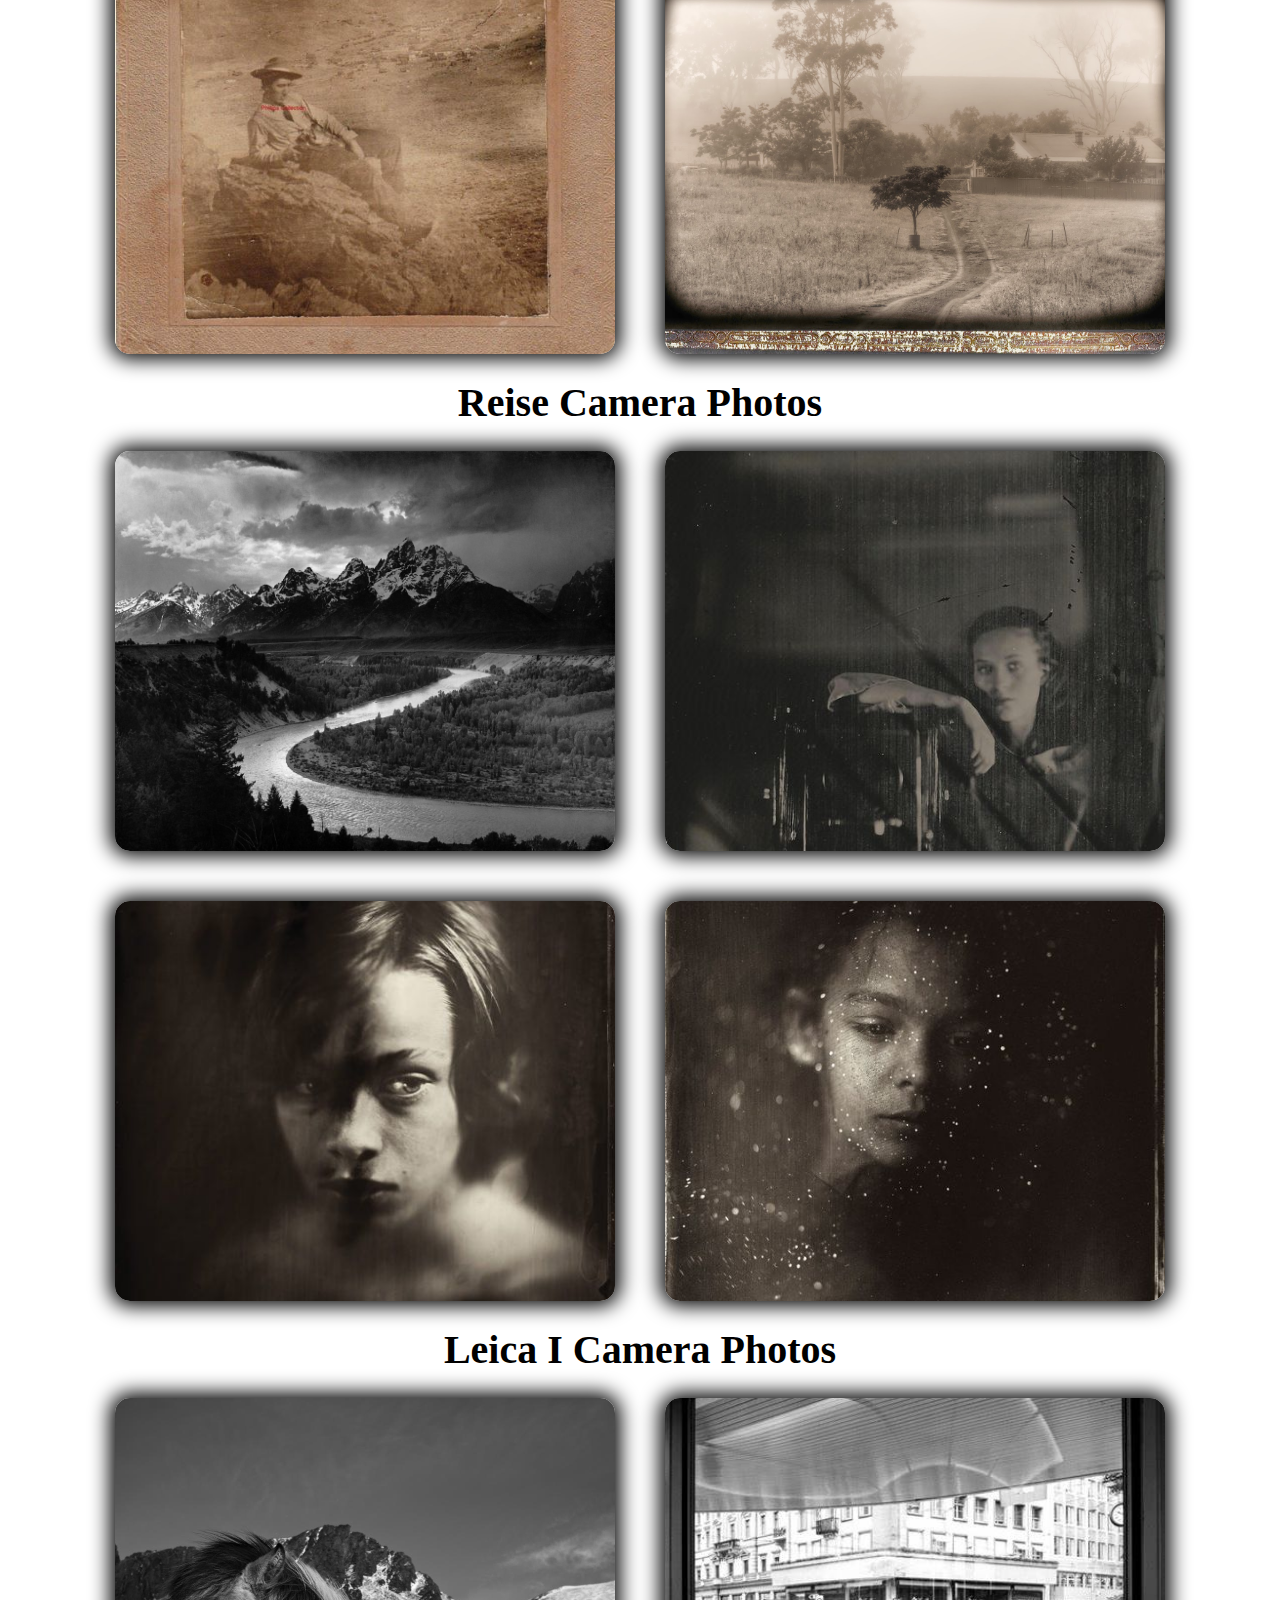
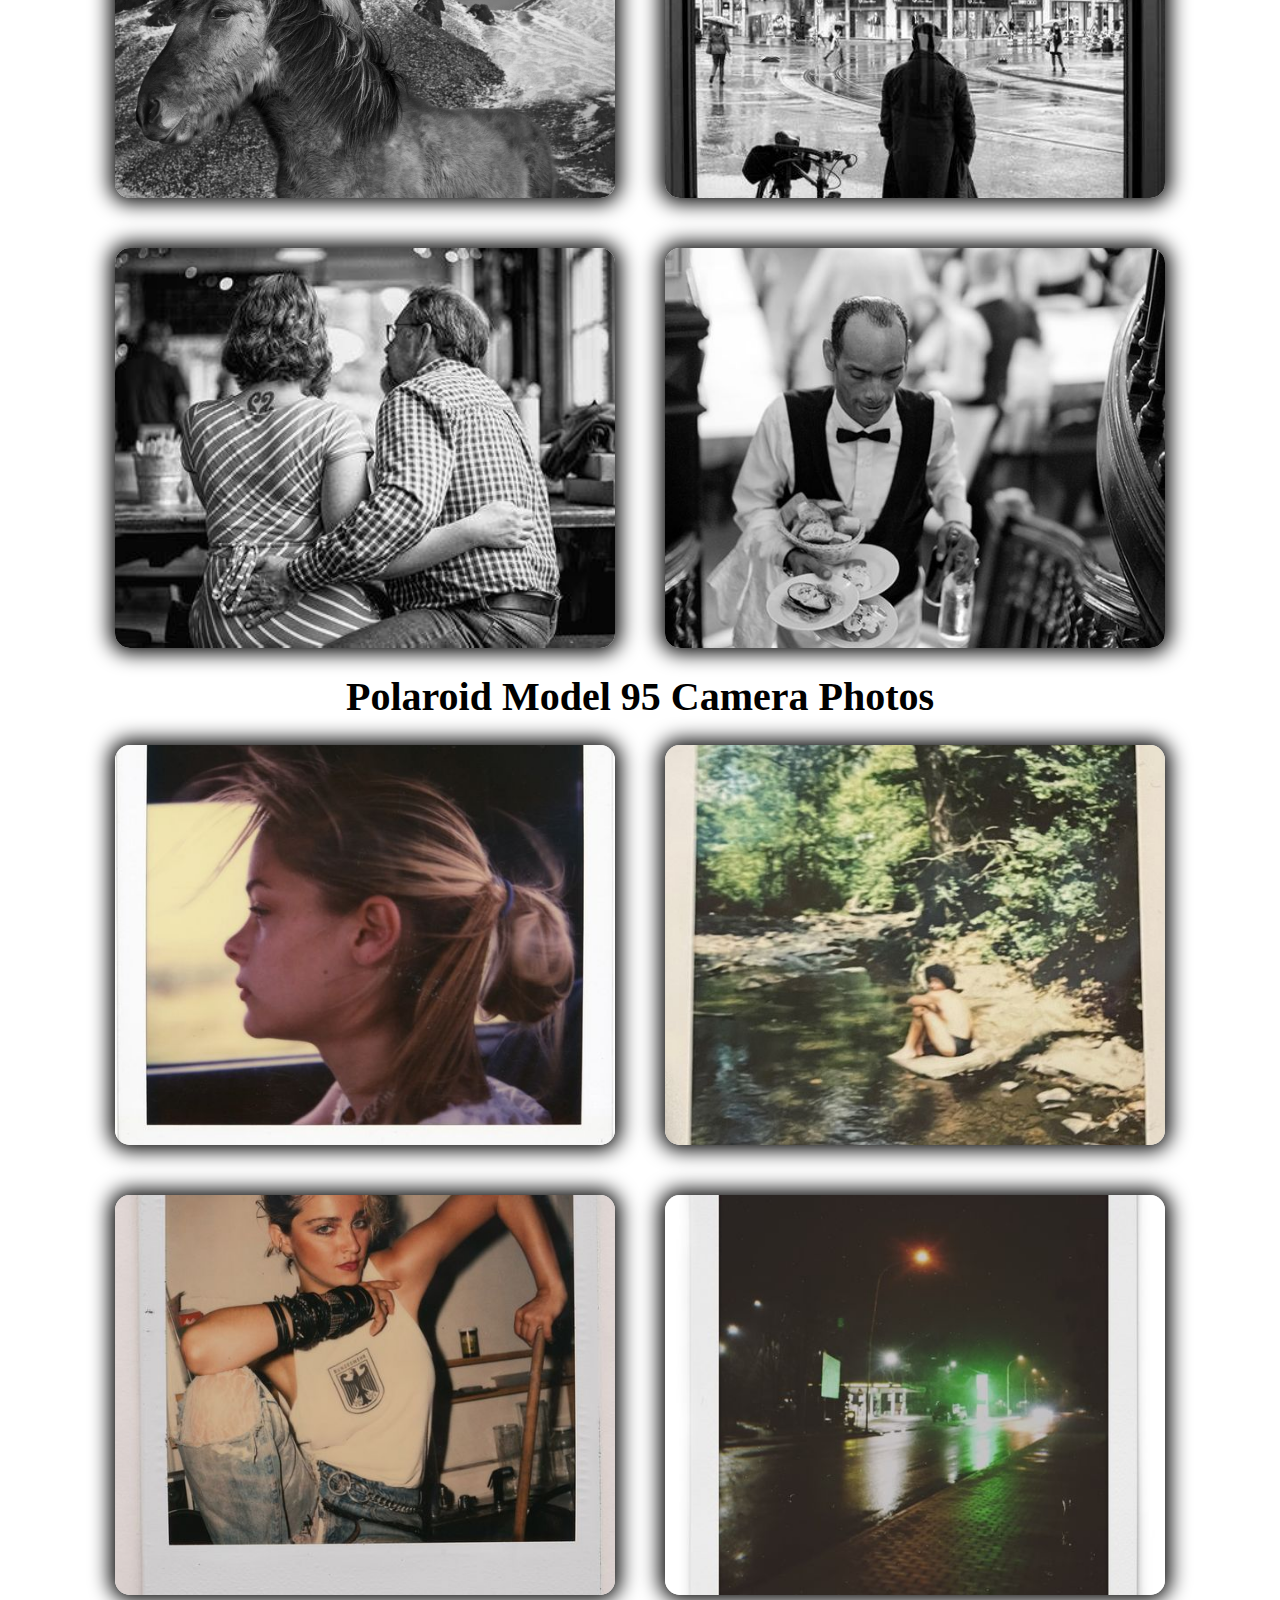
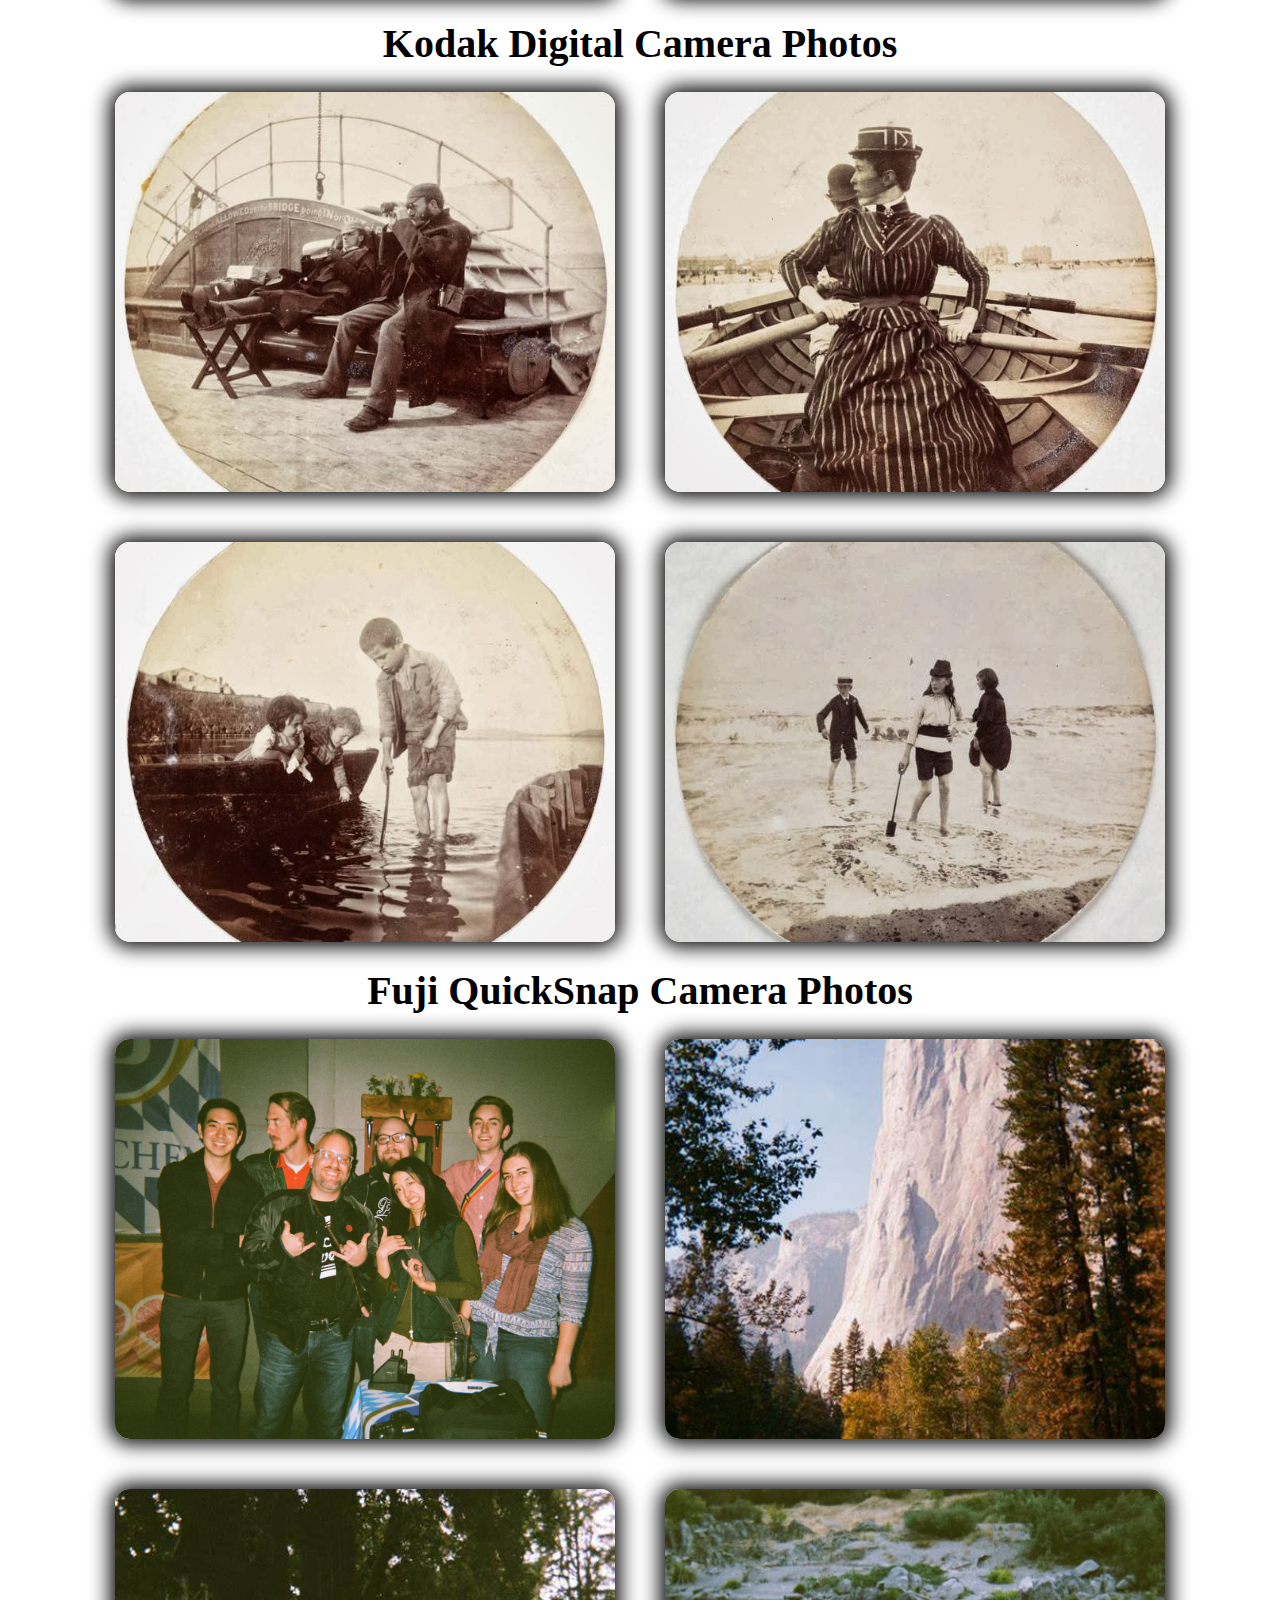
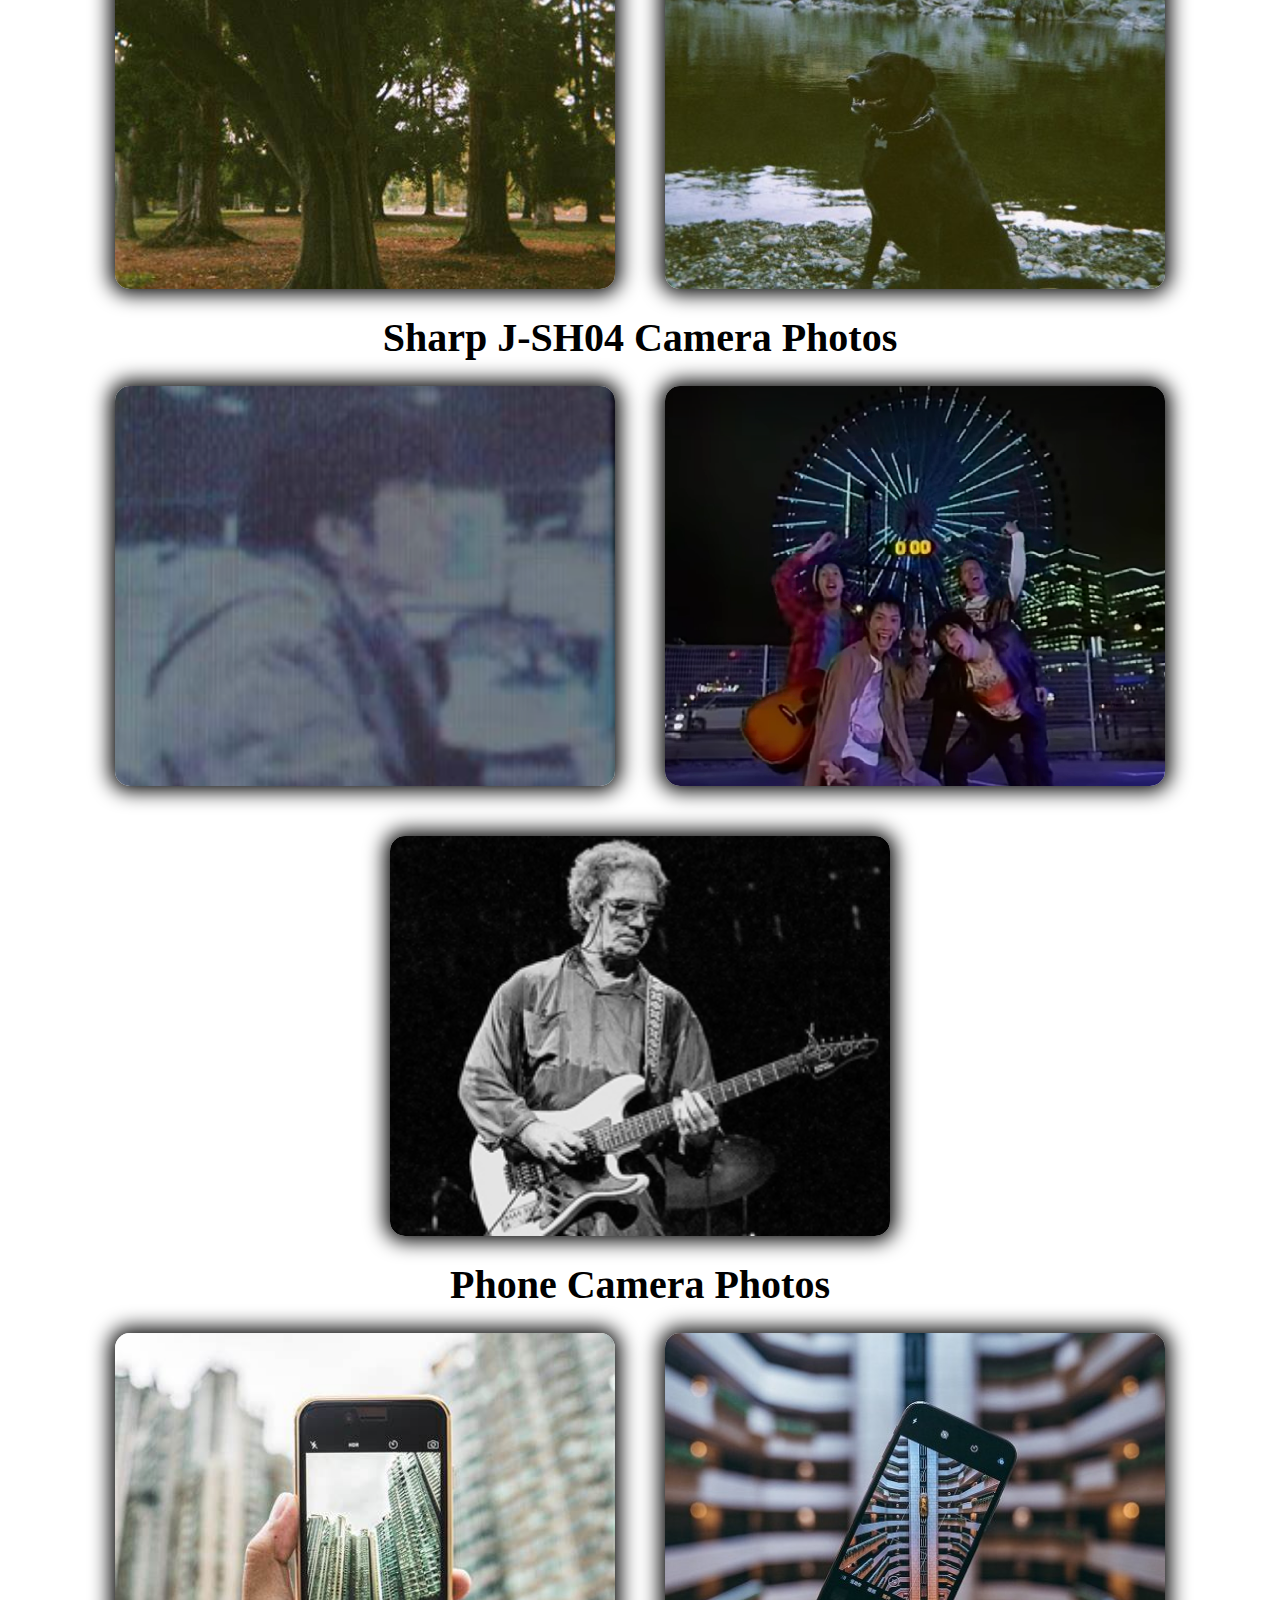
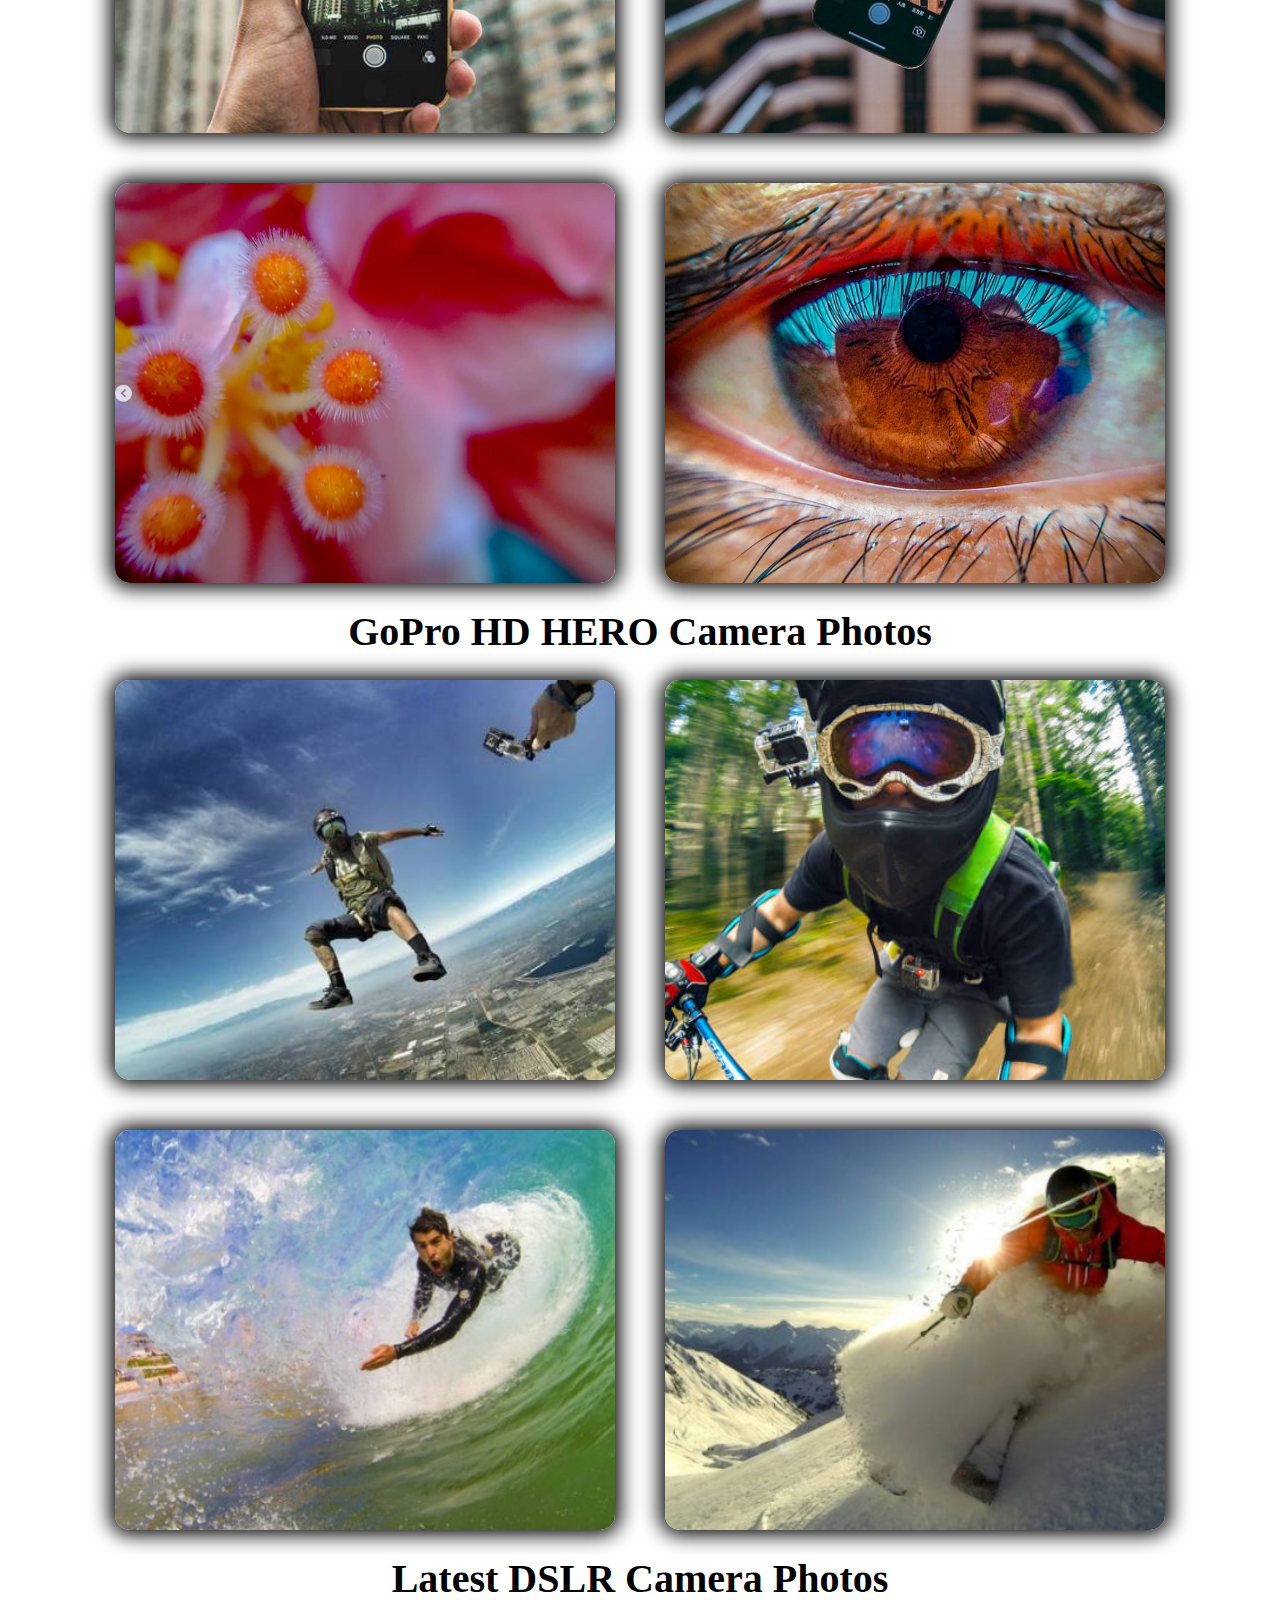
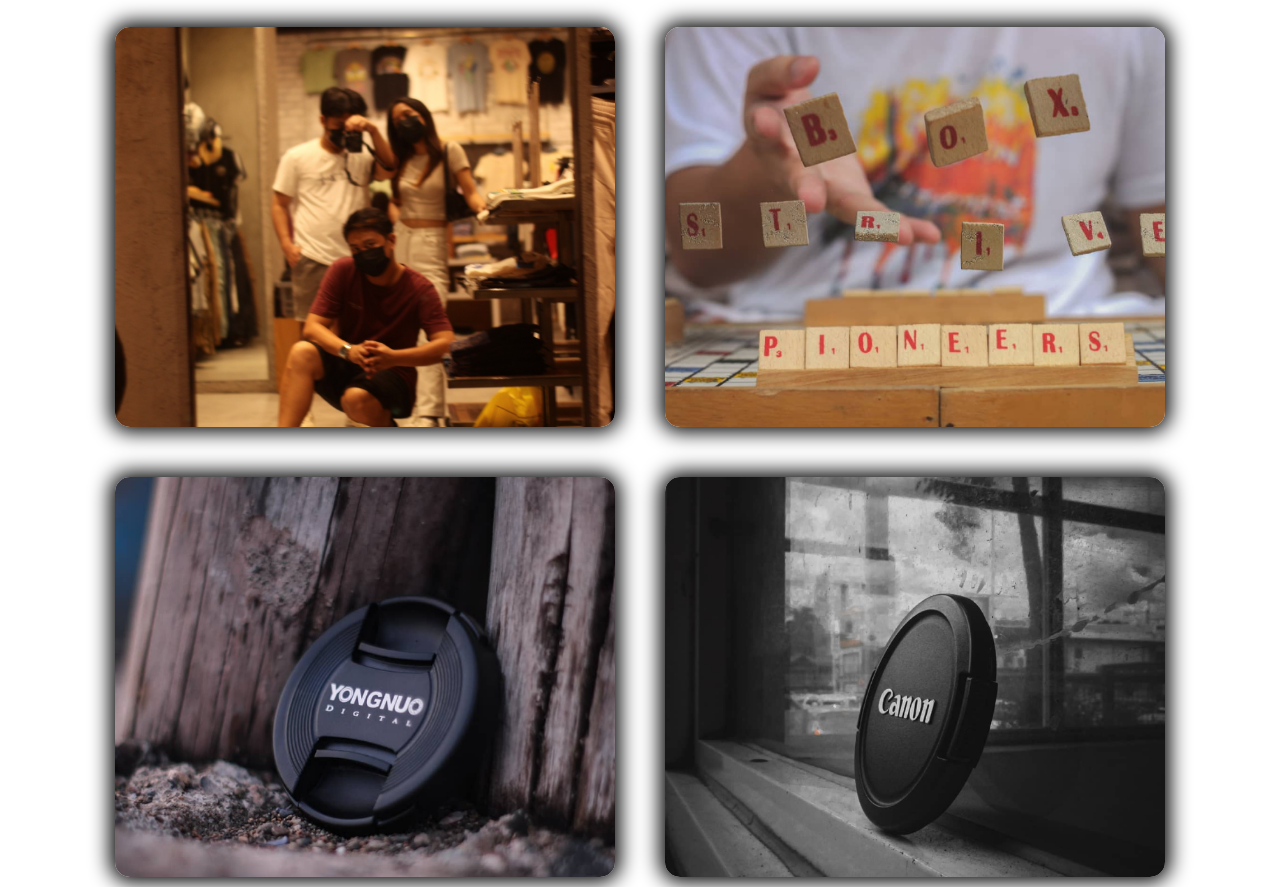
==== commit 5484ed52: "removing background and removing scroll effects" ====
--- a/Sample Photos.html
+++ b/Sample Photos.html
@@ -3,6 +3,8 @@
     <head>
         <link rel="Home" href="index.html">
         <link rel="stylesheet" type="text/css" href="style2.css">
+        <link rel="shortcut icon" type="x-icon" href="camera.png">
+        <title>Evolution of Cameras</title>
     </head>
     <body>
         <header>
--- a/style2.css
+++ b/style2.css
@@ -8,9 +8,6 @@
 {
     margin: 0;
     padding: 0;
-    background-image: url("bimage.png");
-    background-repeat: no-repeat;
-    background-size: cover;
 }
 header
 {
@@ -20,29 +17,14 @@
     height: 70px;
     box-shadow: 0px 0px 20px 5px rgba(0, 0, 0, .3);
     transition: background-color 0.4s ease-in-out;
+    background-color: #f2ddb8;
 }
 header nav ul h3
 {
-    color: #fff;
+    color: #000;
     transition: color 0.4s ease-in-out;
 }
-header.scrolled .navbar
-{
-    background-color: #ffff;
-}
-header.scrolled nav ul h3
-{
-    color: #000;
-    transition: background-color 0.4s ease-in-out;
-}
-header.scroll .navbar ul h3
-{
-    color: #000;
-}
-header.scrolled nav ul h3::after
-{
-    background-color: #000;
-}
+
 .navbar
 {
     height: 100%;
@@ -95,7 +77,7 @@
 }
 #sec1 h1
 {
-    color: #fff;
+    color: #000;
 }
 .container2
 {
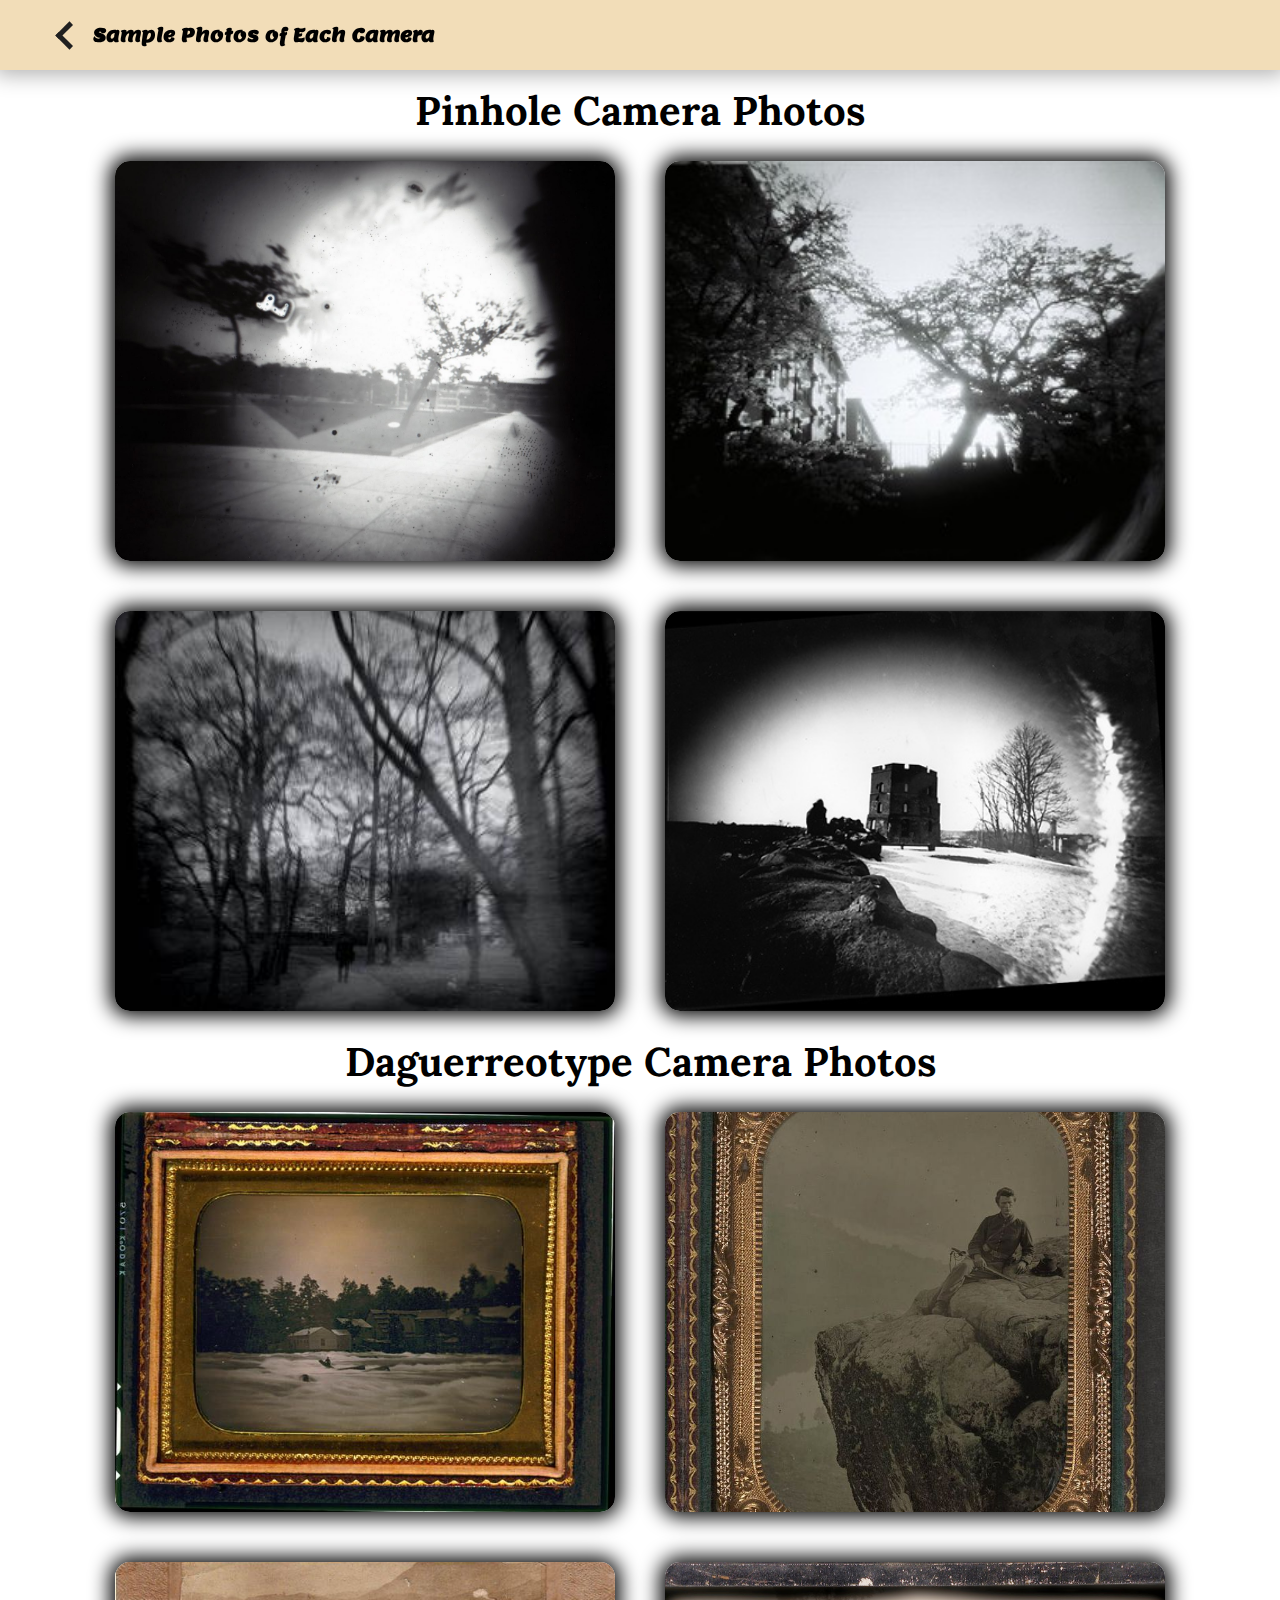
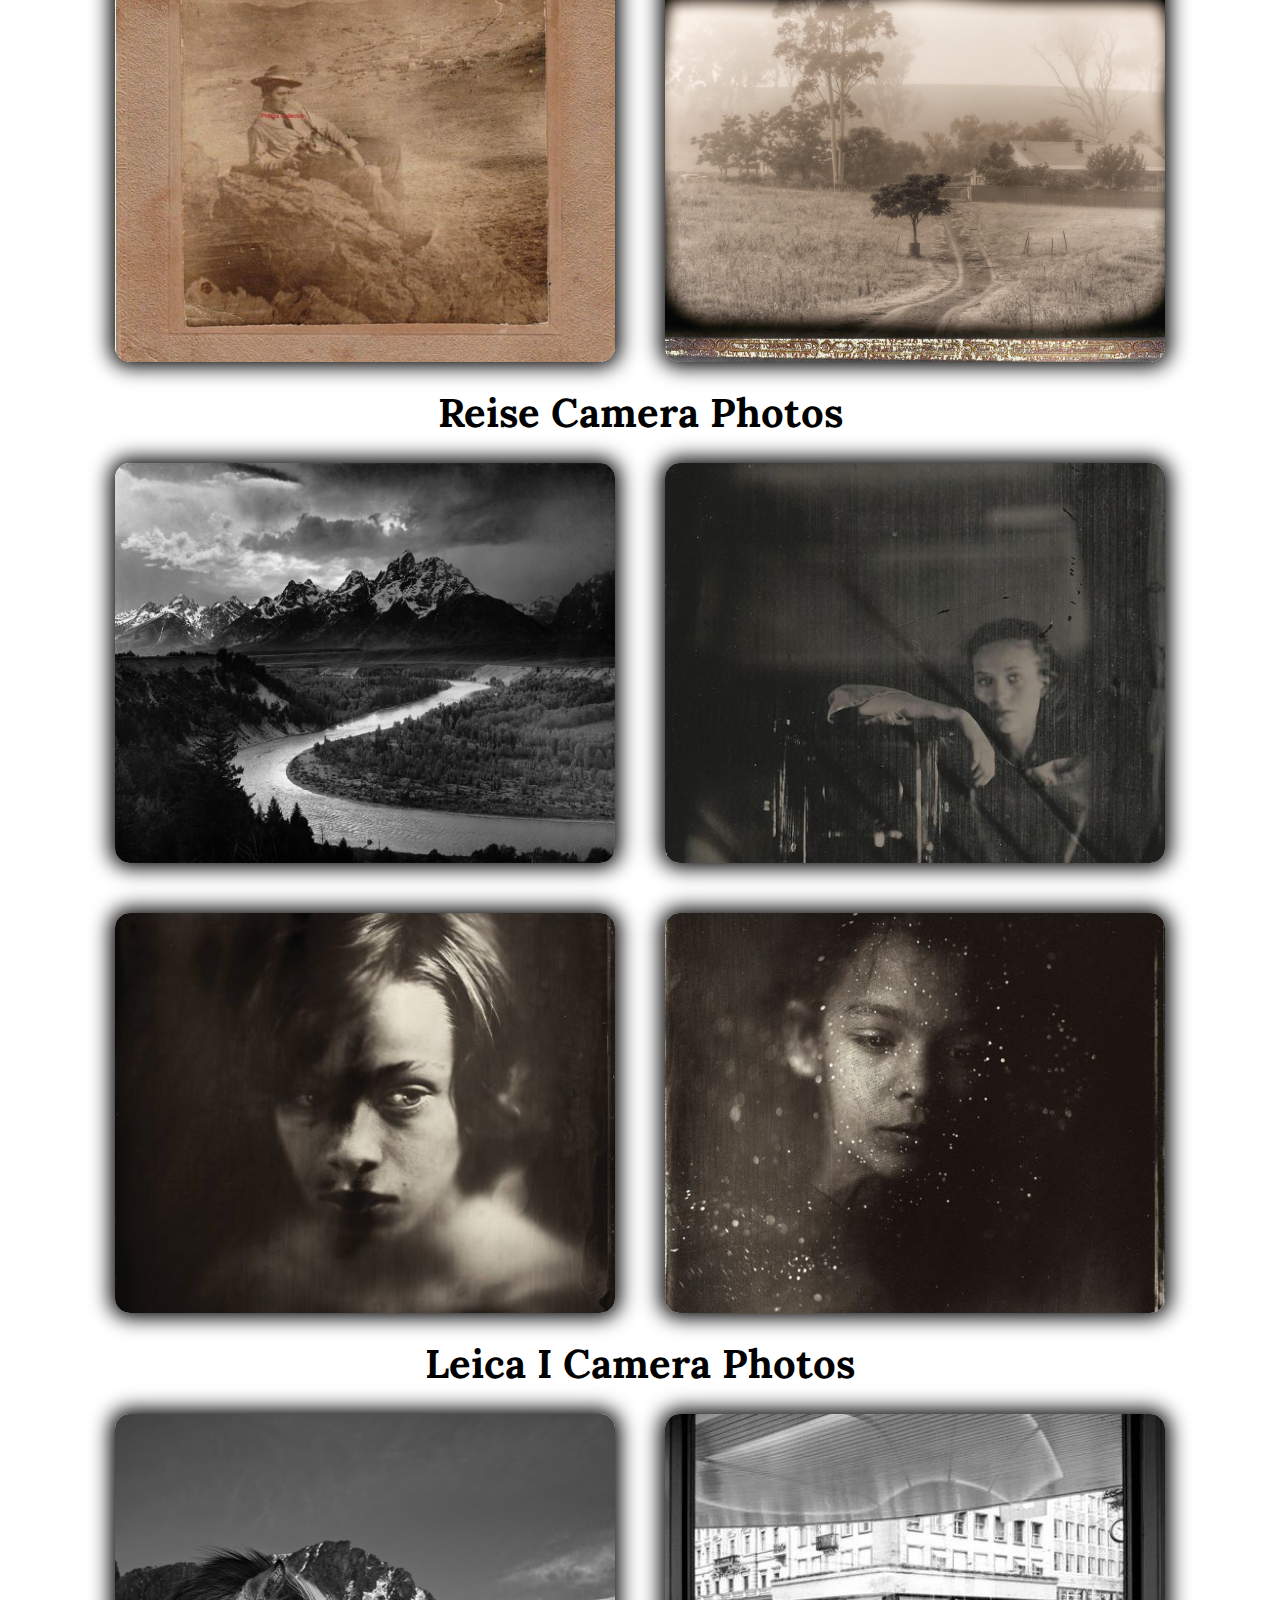
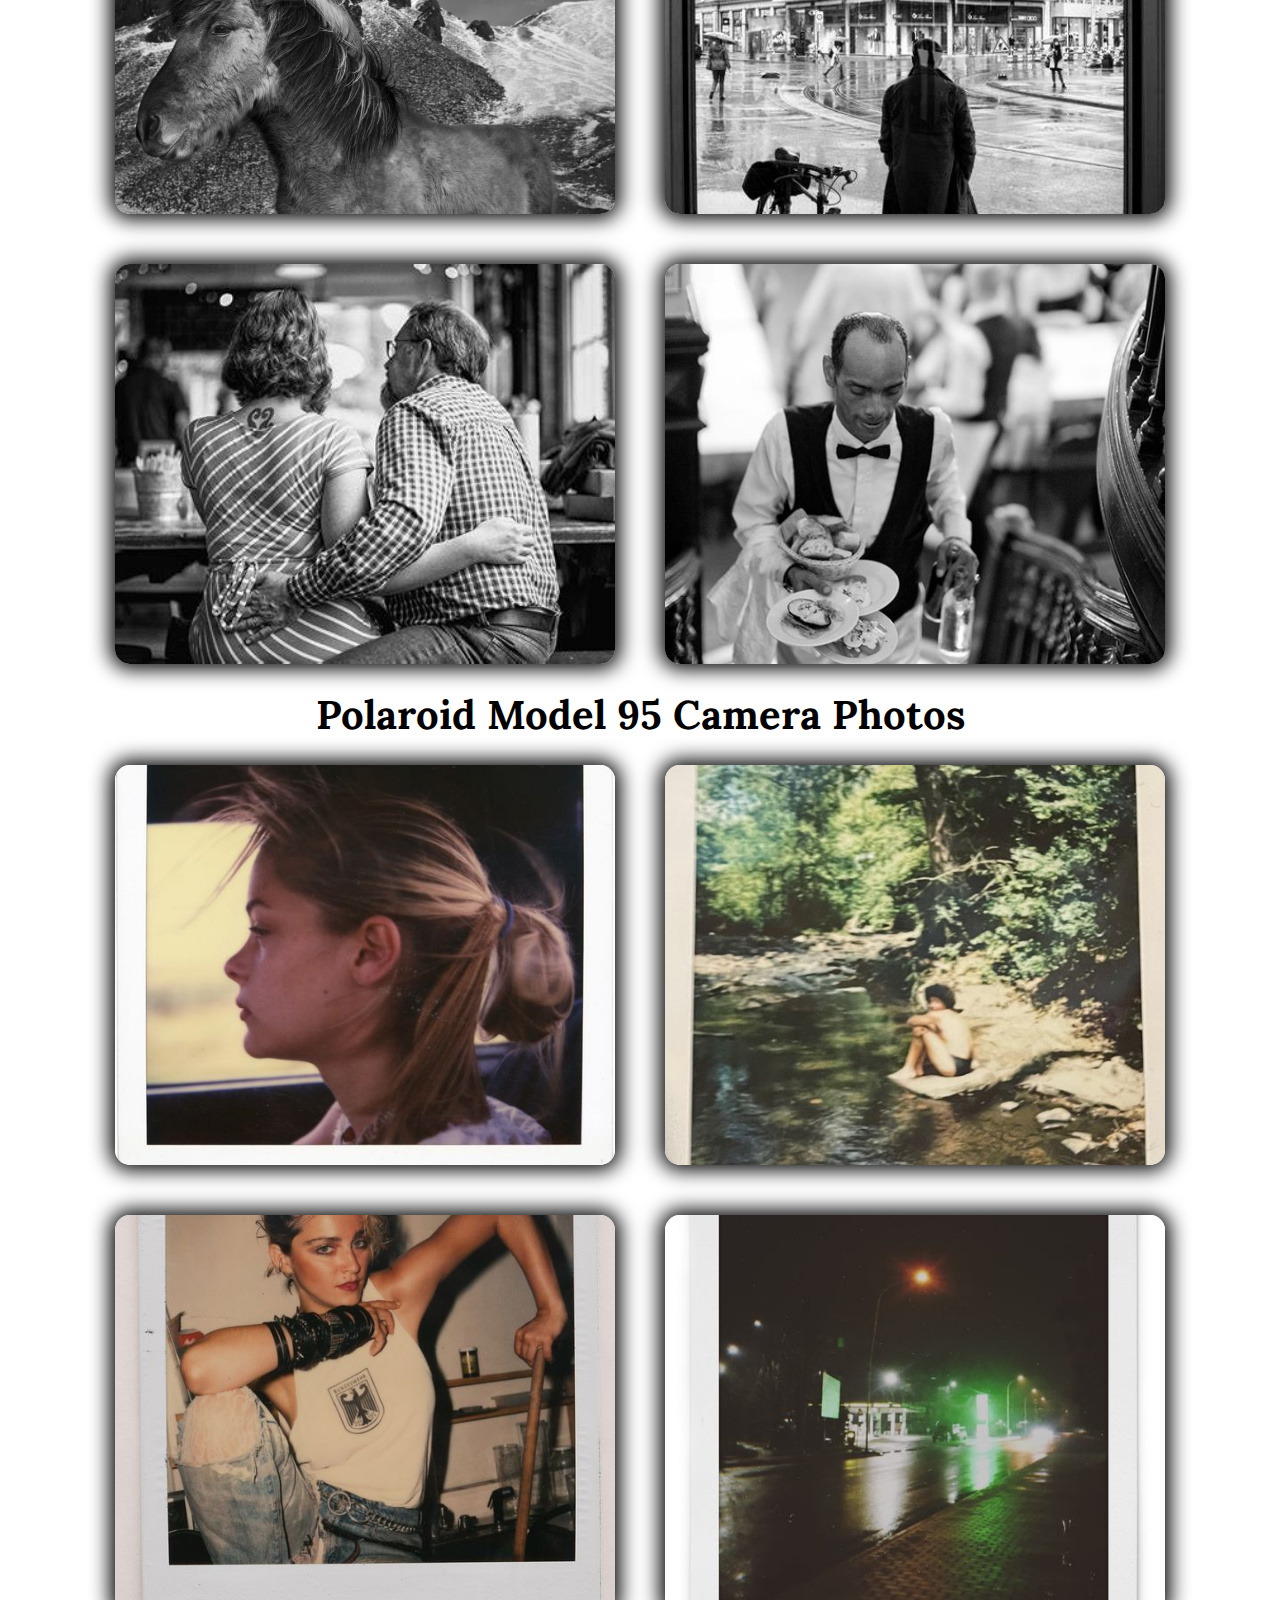
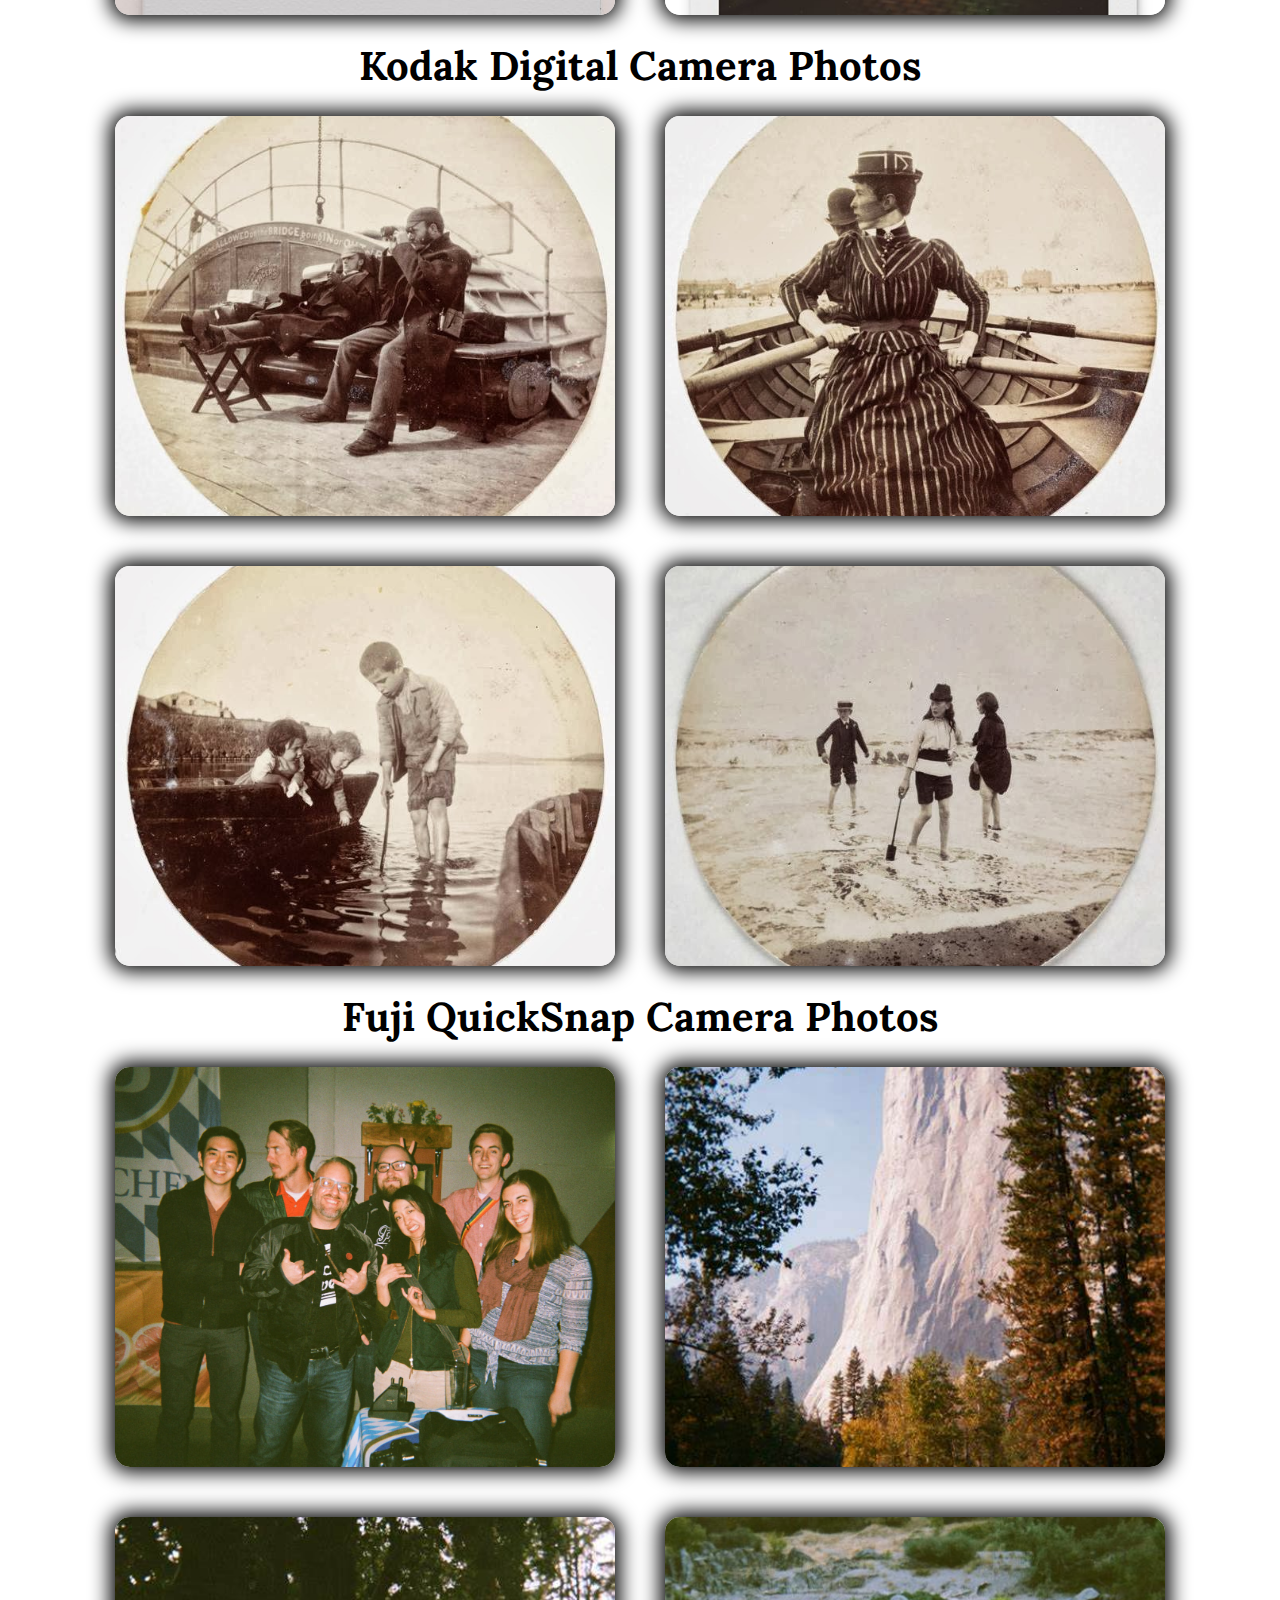
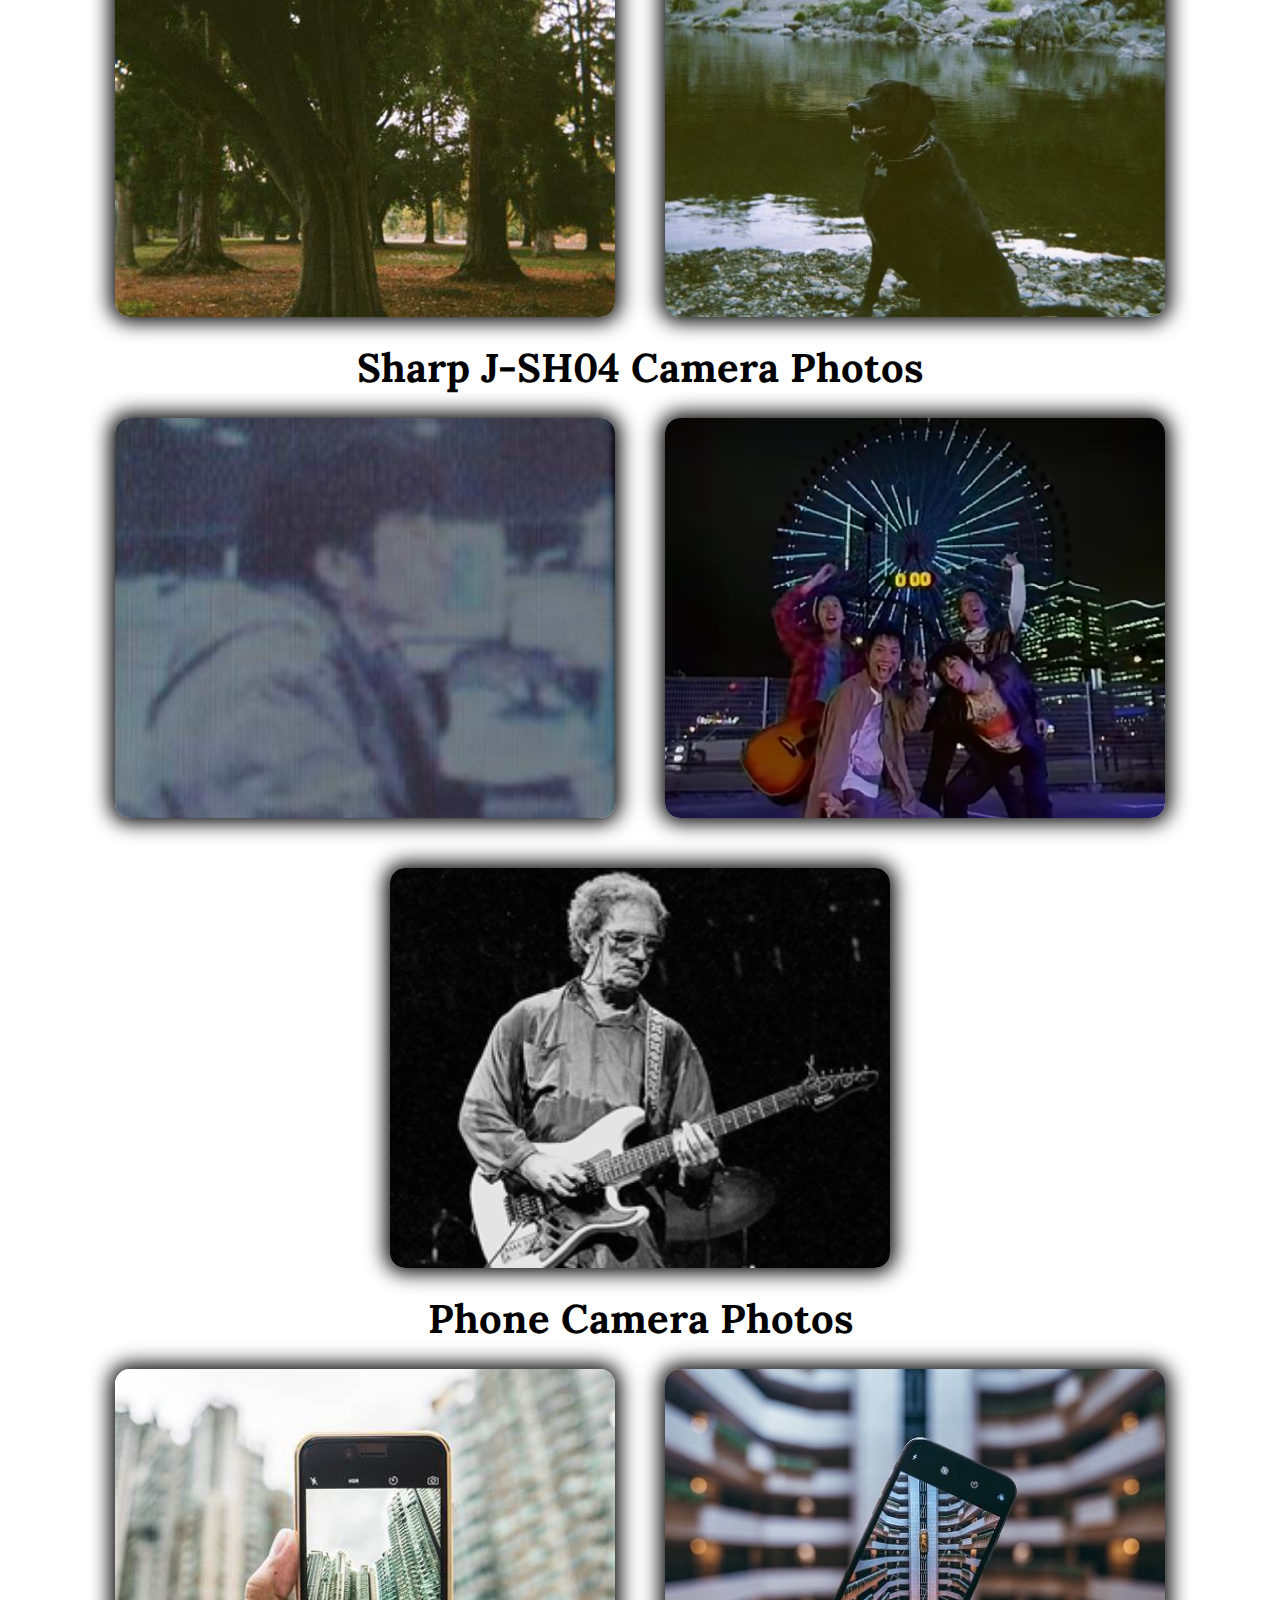
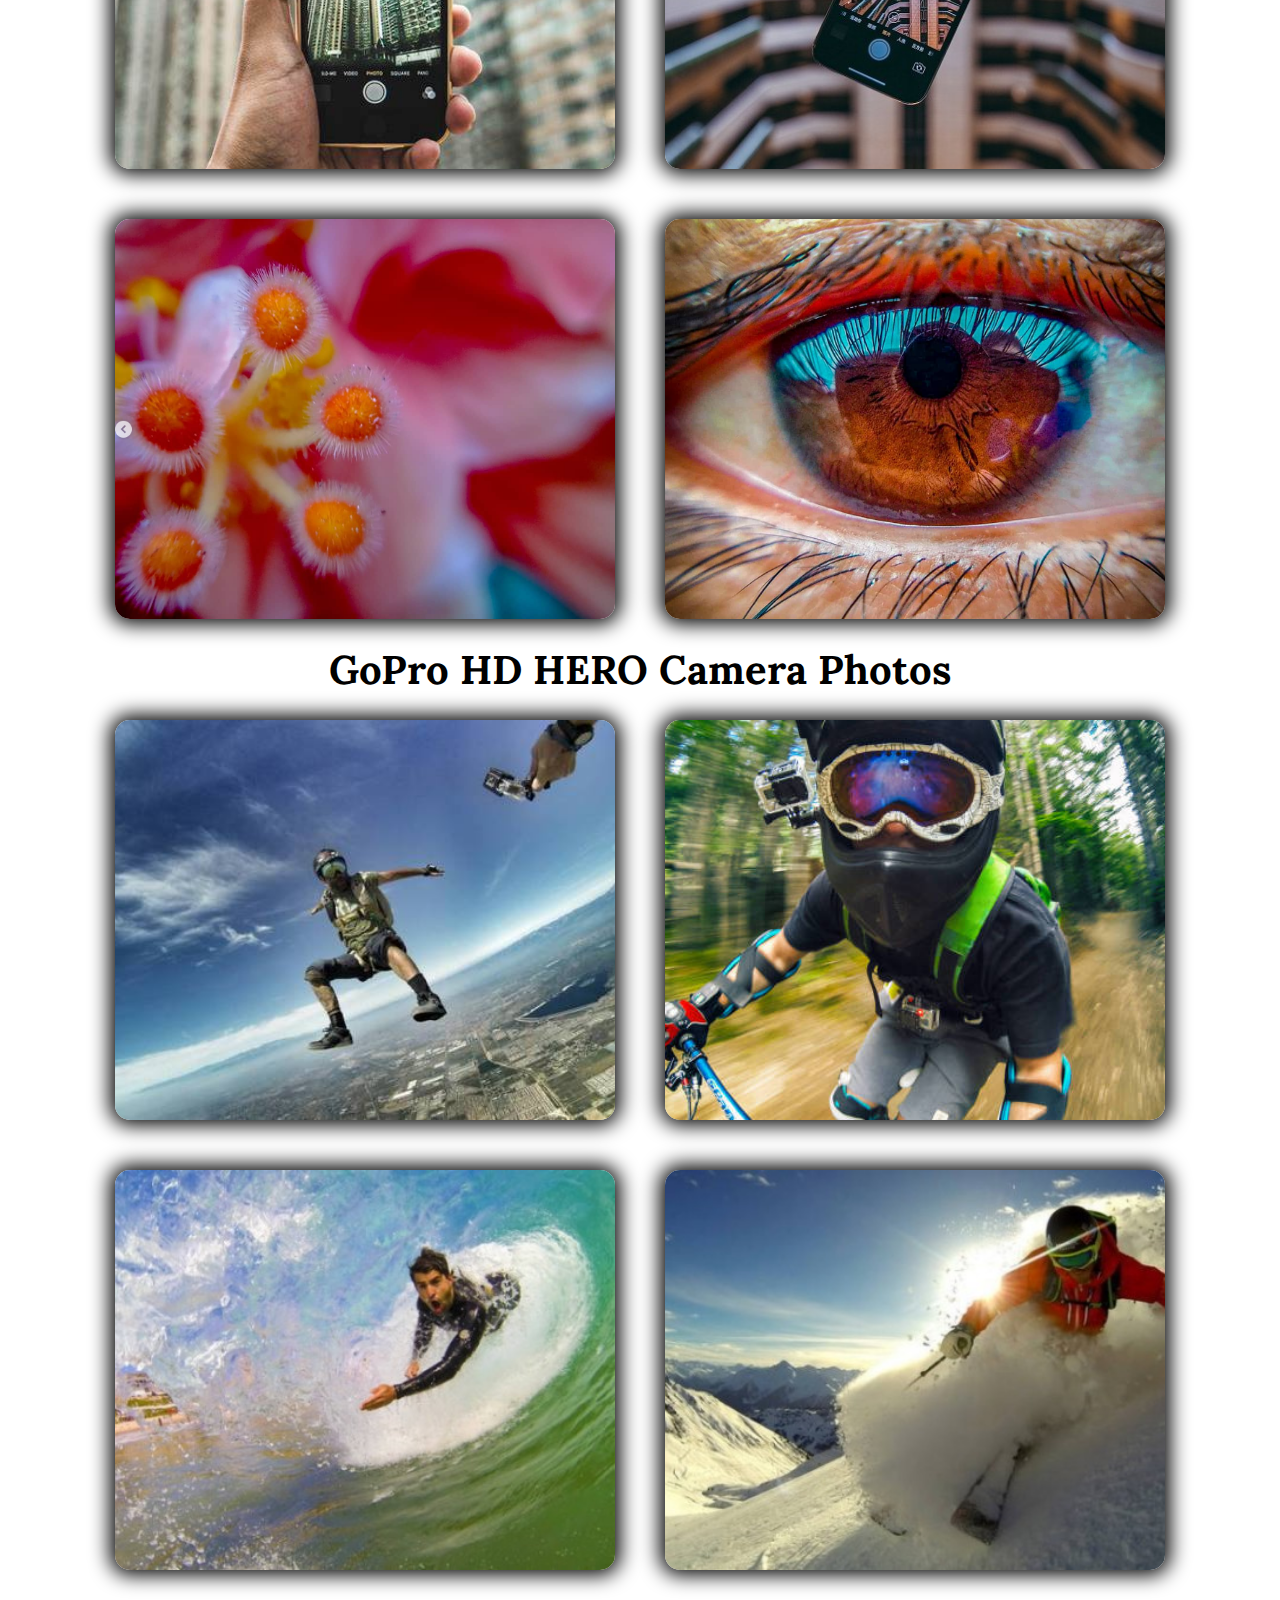
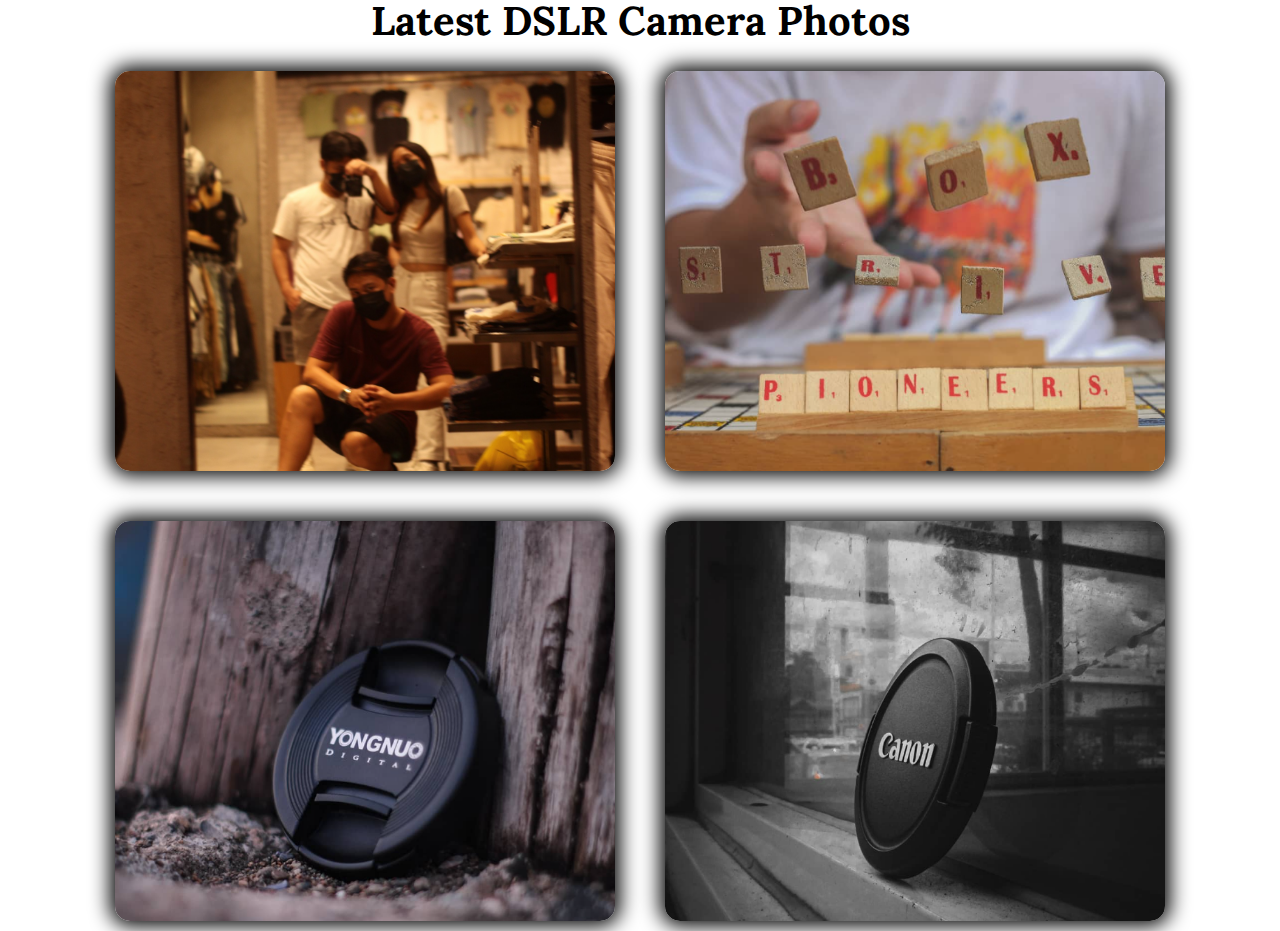
==== commit 39e6d7b6: "linking fonts and changing it" ====
--- a/Sample Photos.html
+++ b/Sample Photos.html
@@ -4,6 +4,9 @@
         <link rel="Home" href="index.html">
         <link rel="stylesheet" type="text/css" href="style2.css">
         <link rel="shortcut icon" type="x-icon" href="camera.png">
+        <link rel="preconnect" href="https://fonts.googleapis.com">
+        <link rel="preconnect" href="https://fonts.gstatic.com" crossorigin>
+        <link href="https://fonts.googleapis.com/css2?family=Coiny&family=Lemon&family=Lora:wght@600&family=Montserrat+Alternates:wght@200;500&family=Mooli&family=Poppins:wght@200;300&display=swap" rel="stylesheet">
         <title>Evolution of Cameras</title>
     </head>
     <body>
--- a/style2.css
+++ b/style2.css
@@ -18,6 +18,7 @@
     box-shadow: 0px 0px 20px 5px rgba(0, 0, 0, .3);
     transition: background-color 0.4s ease-in-out;
     background-color: #f2ddb8;
+    font-family: 'Lemon', serif;
 }
 header nav ul h3
 {
@@ -78,6 +79,7 @@
 #sec1 h1
 {
     color: #000;
+    font-family: 'Lora', serif;
 }
 .container2
 {
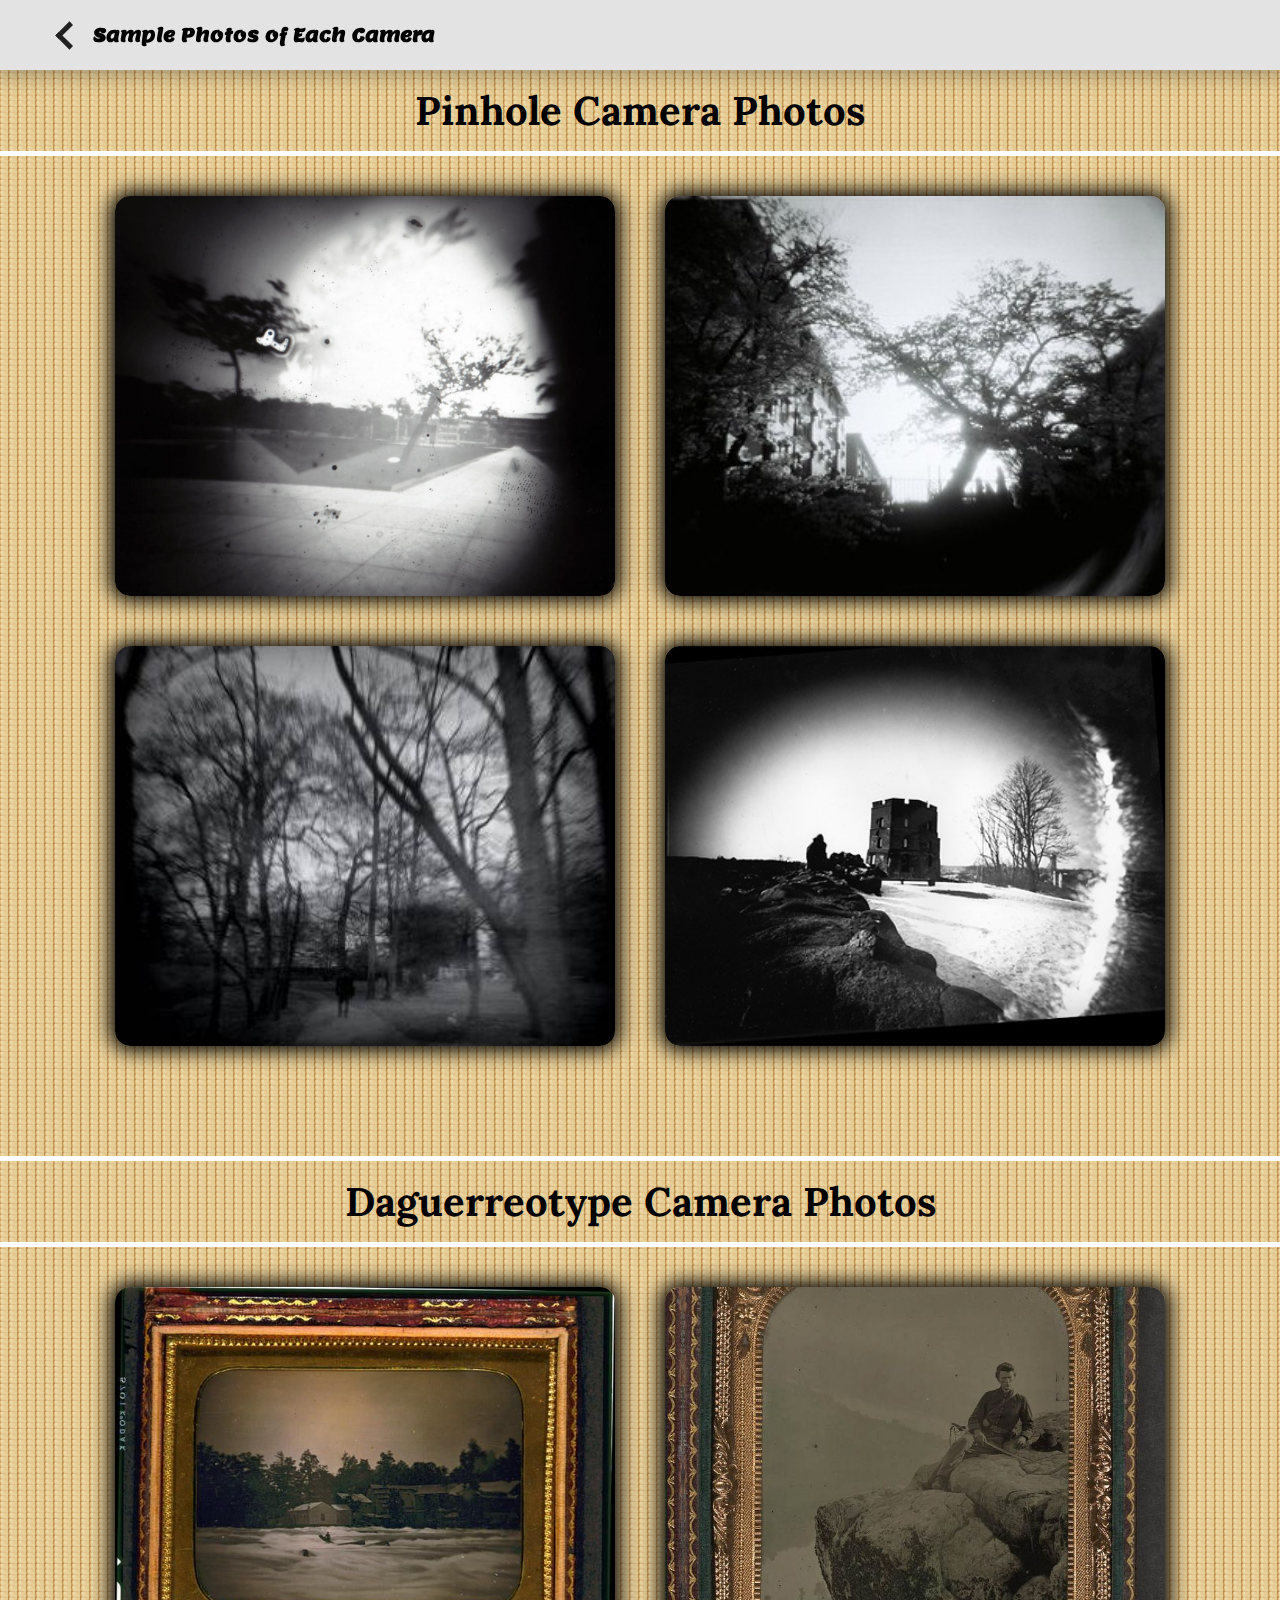
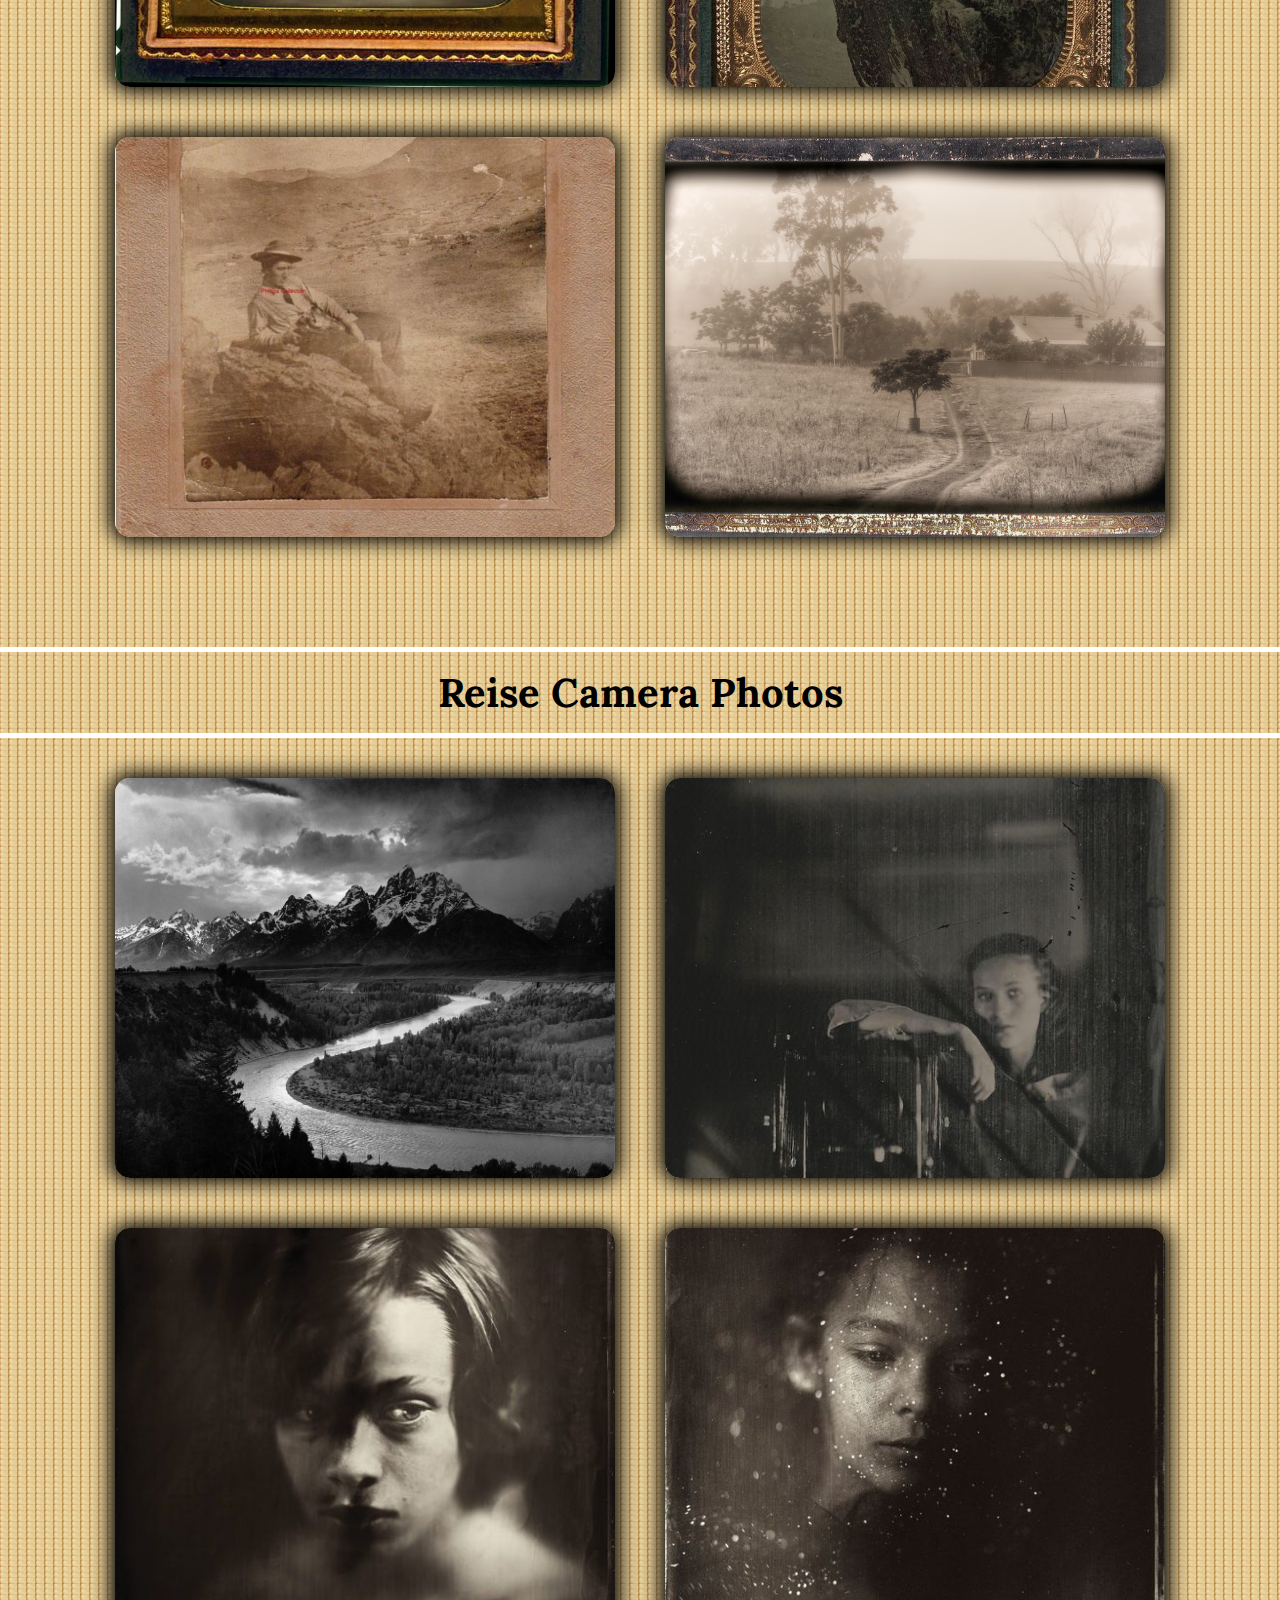
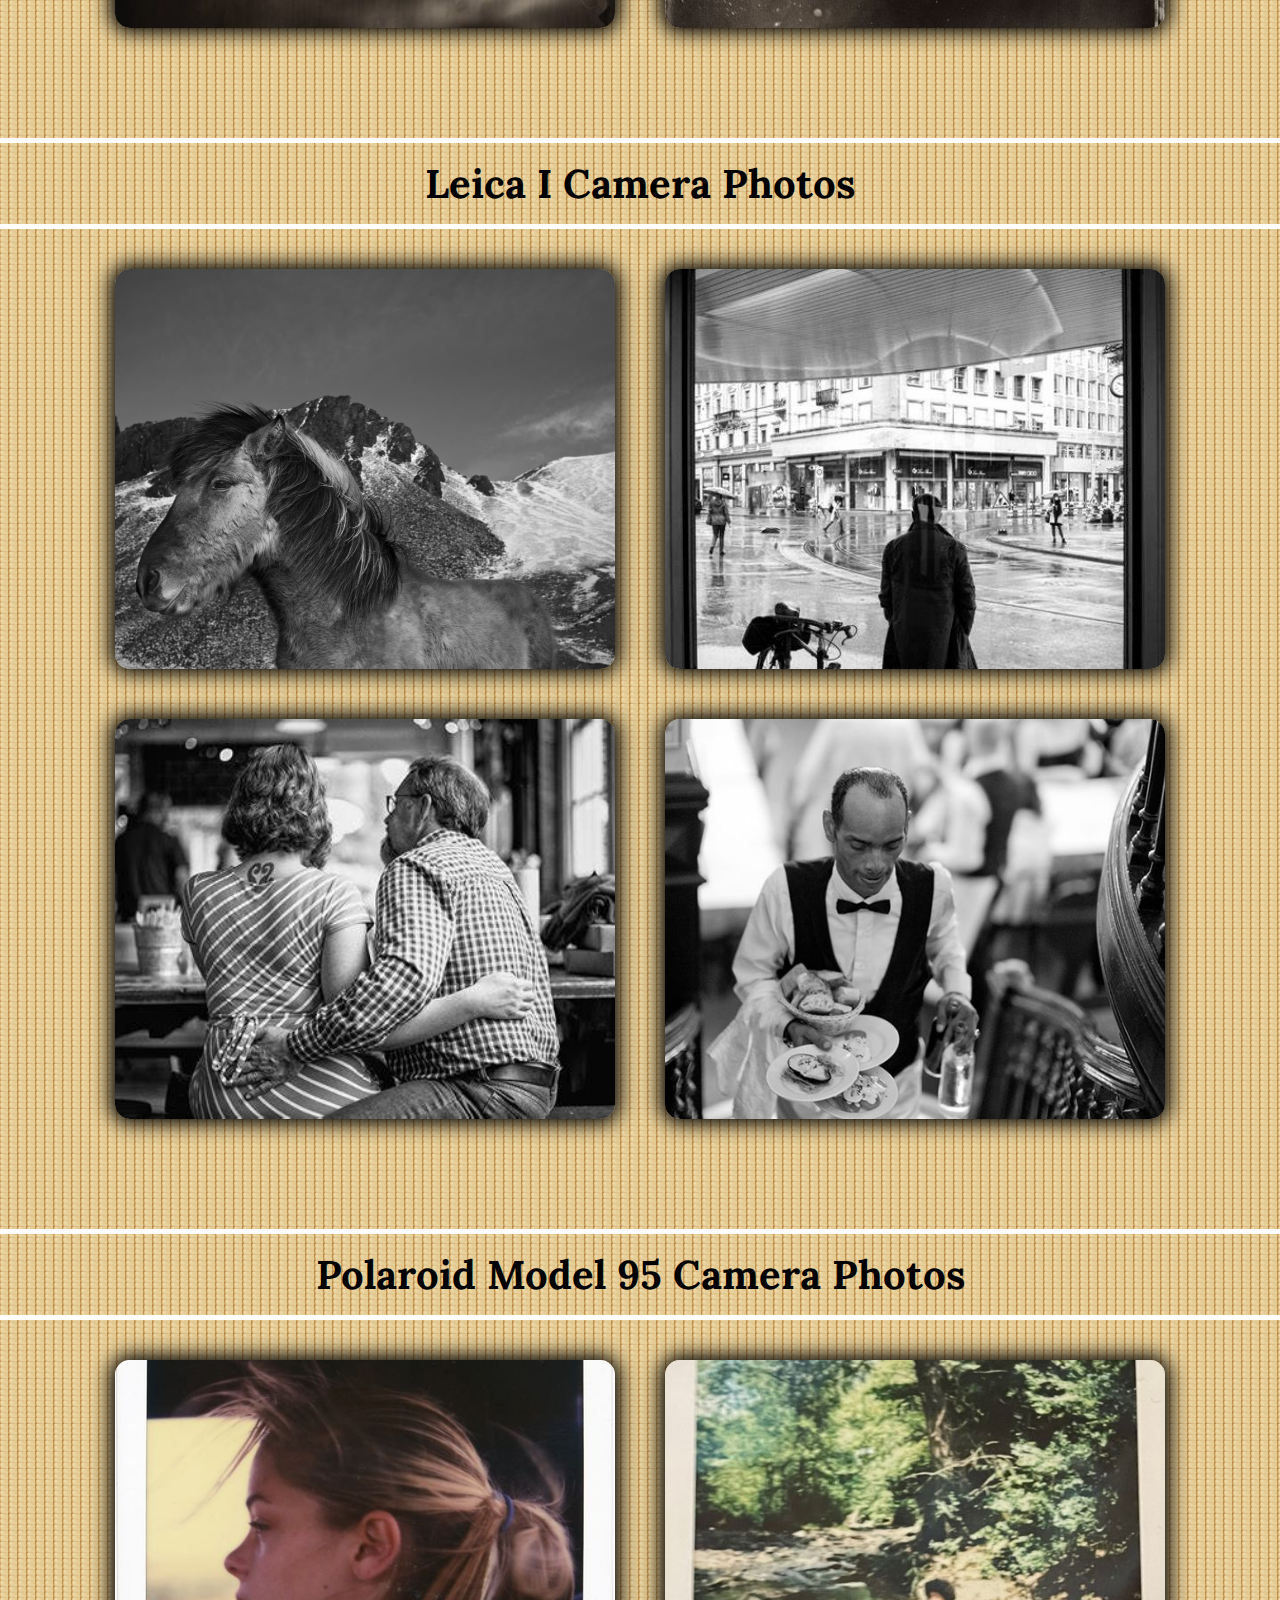
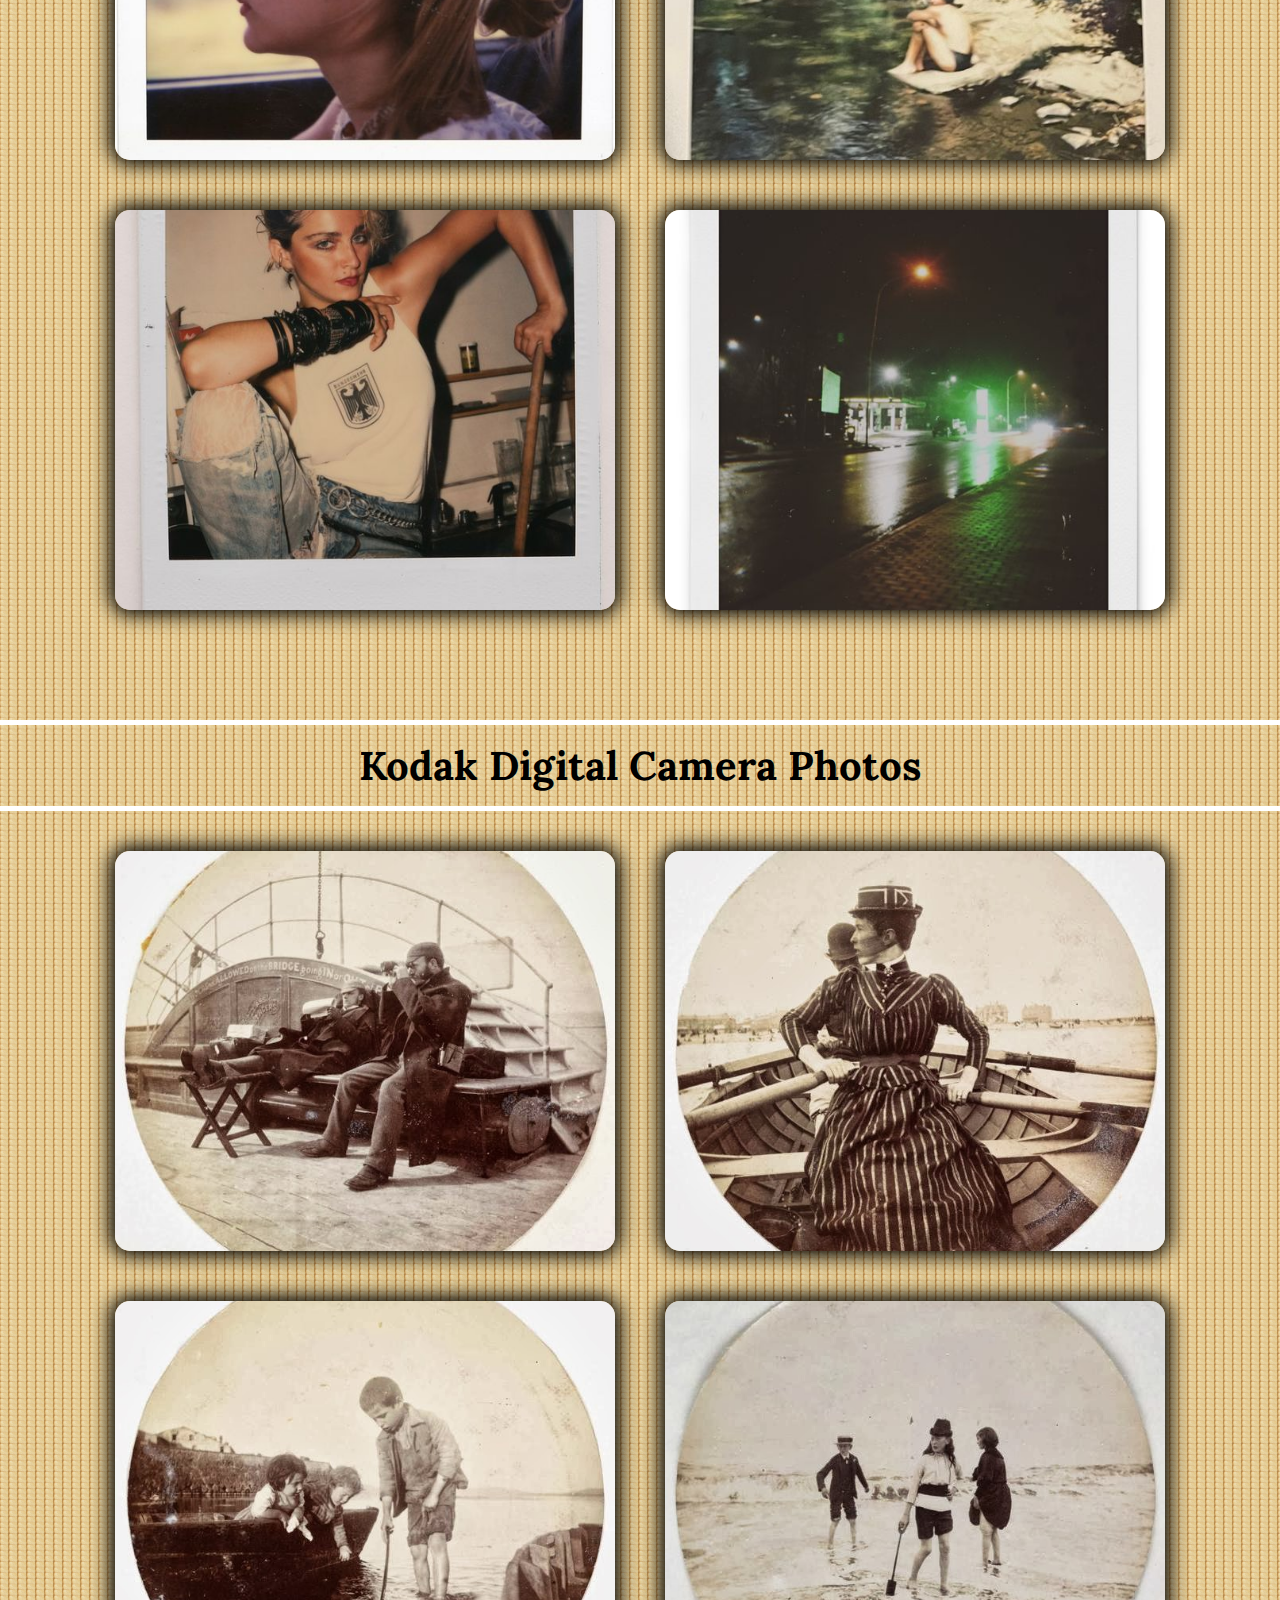
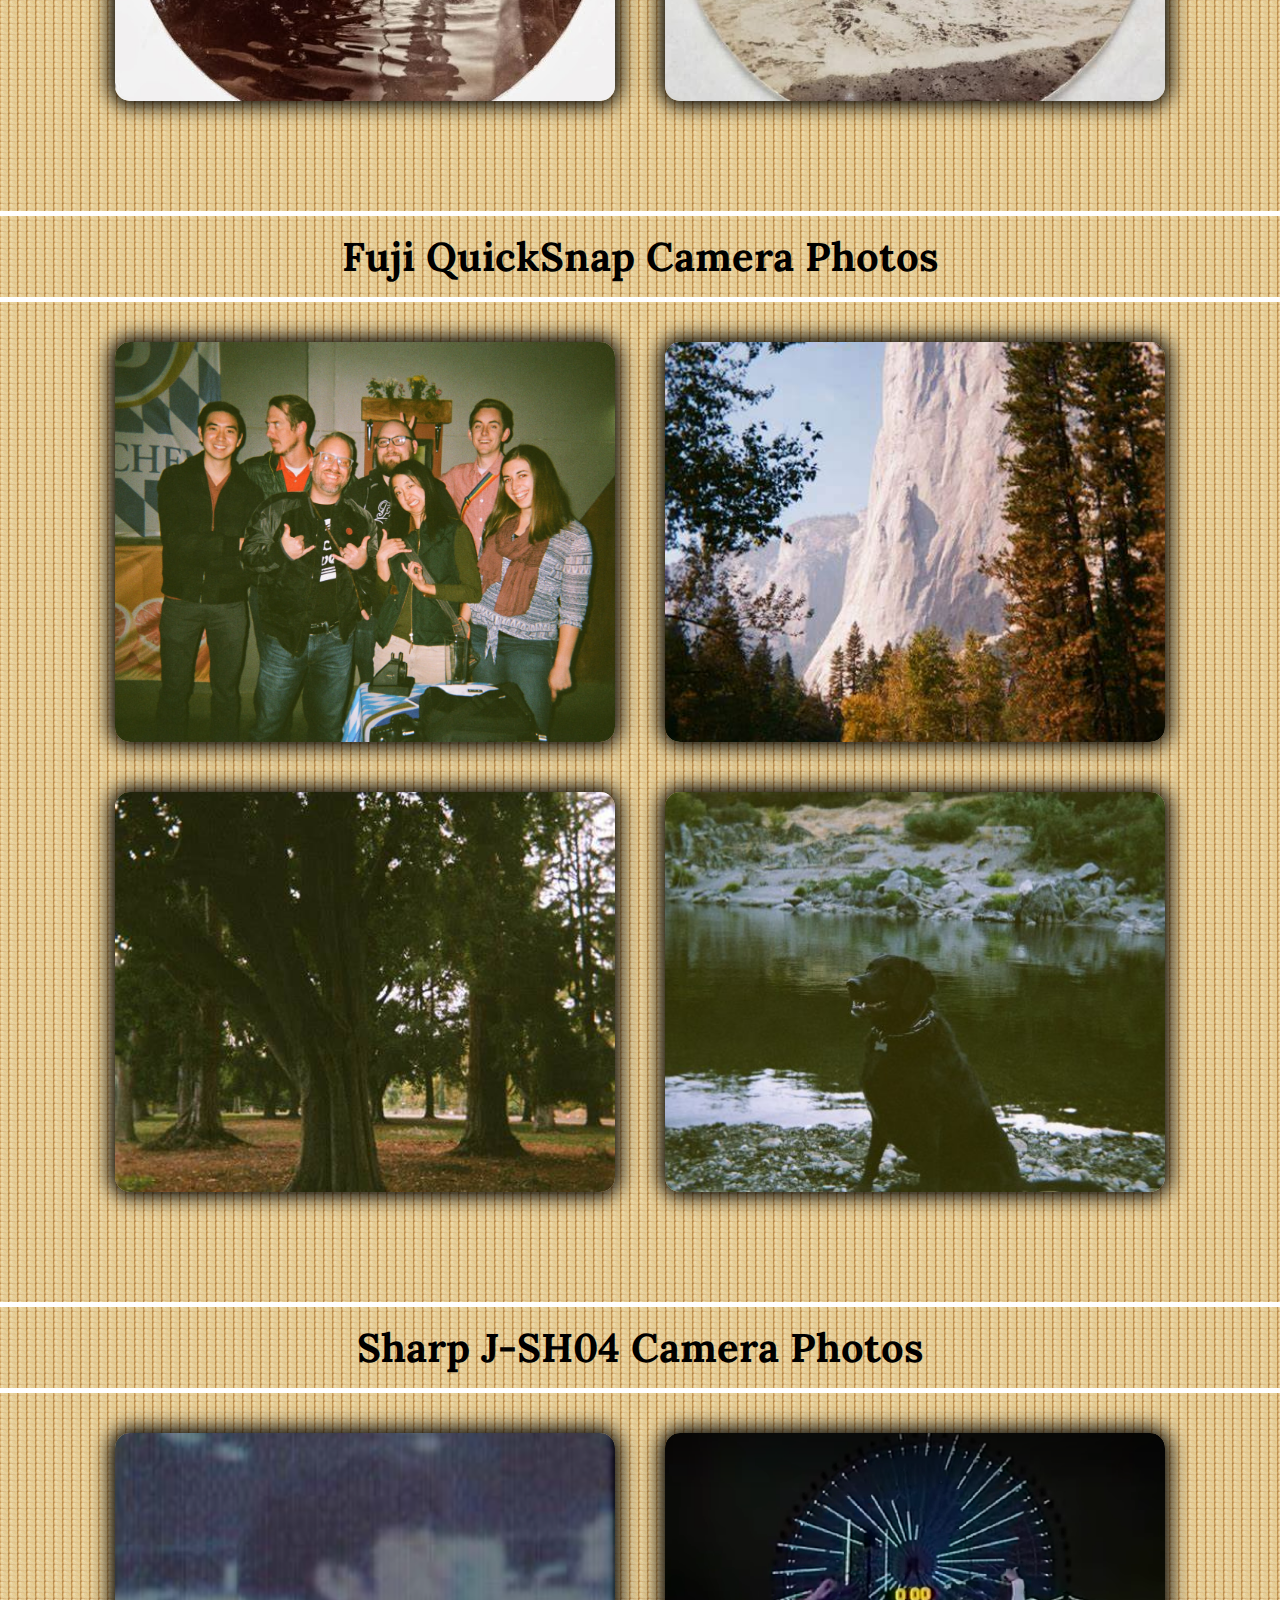
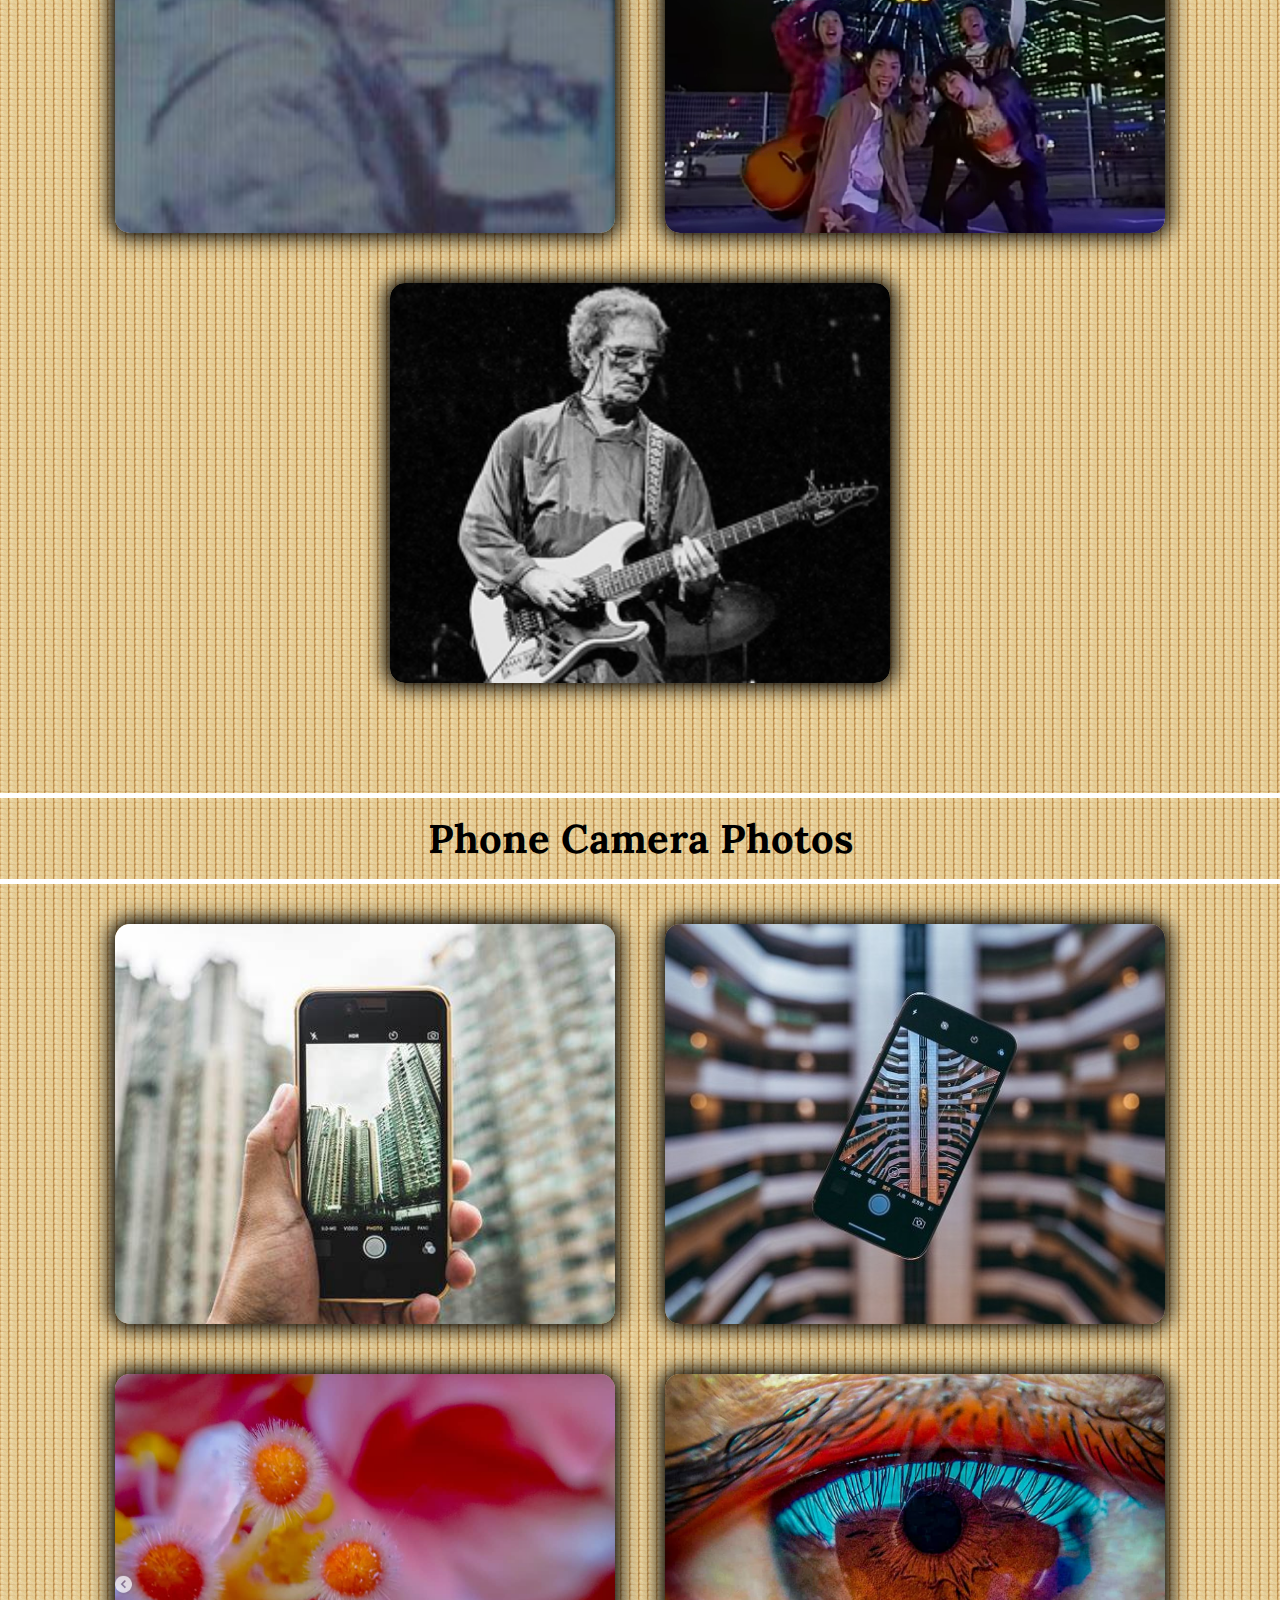
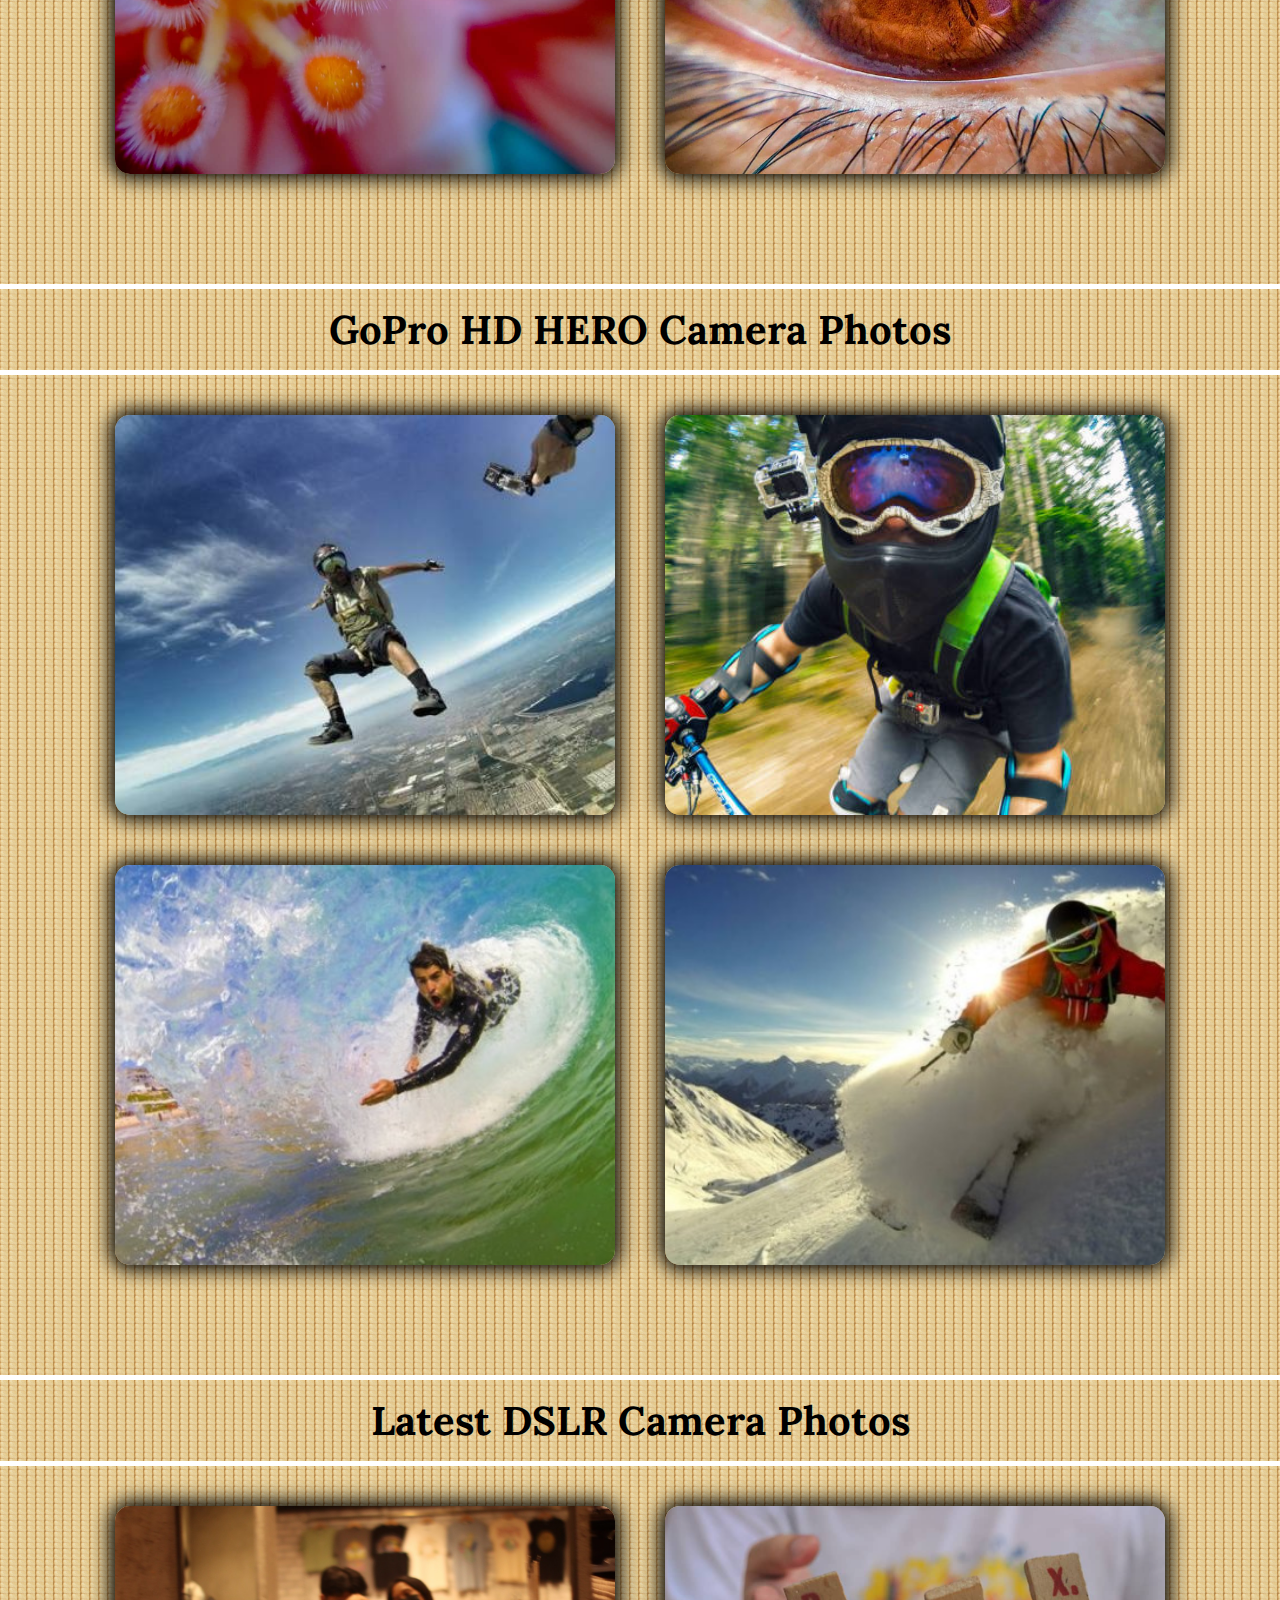
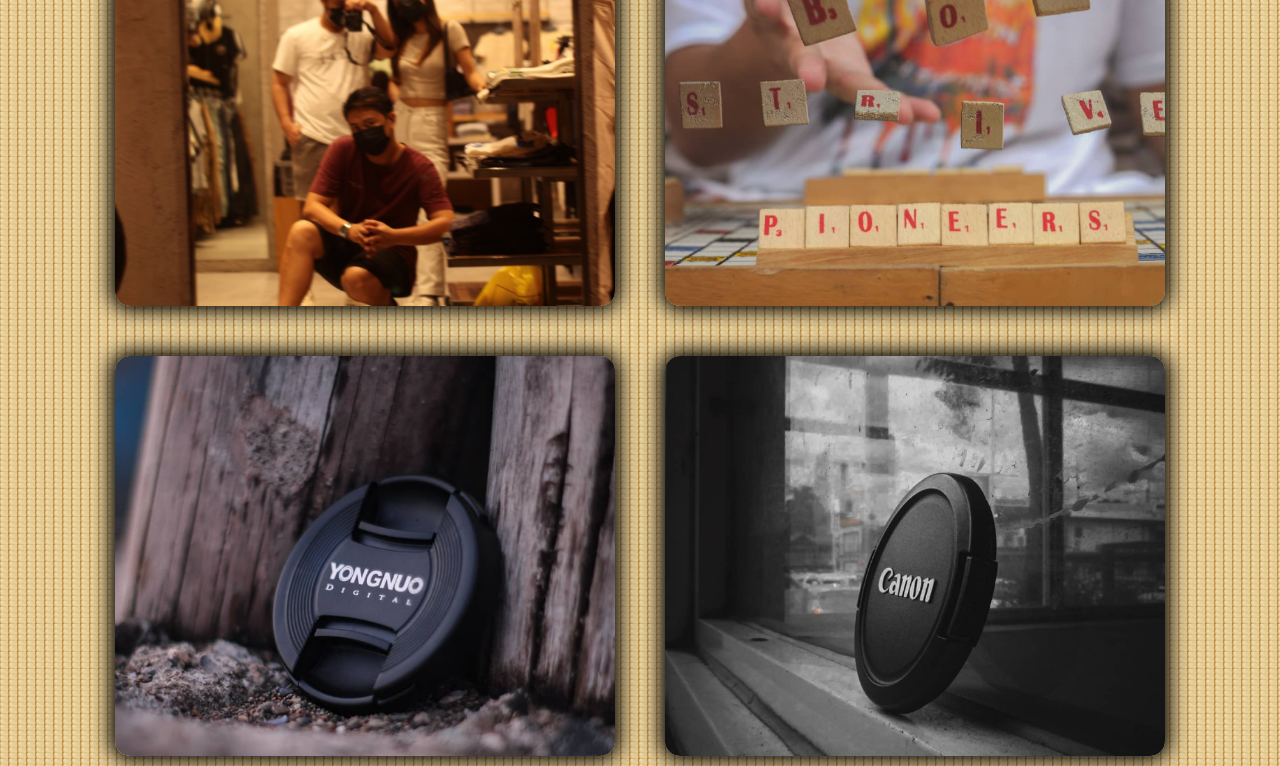
==== commit e1b8b759: "adding design on fonts" ====
--- a/Sample Photos.html
+++ b/Sample Photos.html
@@ -31,69 +31,69 @@
                 <div class="image"><img src="pinhole3.jpg" alt=""></div>
                 <div class="image"><img src="pinhole4.jpg" alt=""></div>
                 </div>
-                <h1>Daguerreotype Camera Photos</h1>
+                <h1 class="mtop">Daguerreotype Camera Photos</h1>
                 <div class="image-container">
                 <div class="image"><img src="Daguerreotype1.jpg" alt=""></div>
                 <div class="image"><img src="Daguerreotype2.jpg" alt=""></div>
                 <div class="image"><img src="Daguerreotype3.jpg" alt=""></div>
                 <div class="image"><img src="Daguerreotype4.jpg" alt=""></div>
                 </div>
-                <h1>Reise Camera Photos</h1>
+                <h1 class="mtop">Reise Camera Photos</h1>
                 <div class="image-container">
                 <div class="image"><img src="Reise1.jpg" alt=""></div>
                 <div class="image"><img src="Reise2.jpg" alt=""></div>
                 <div class="image"><img src="Reise3.jpg" alt=""></div>
                 <div class="image"><img src="Reise4.jpg" alt=""></div>
                 </div>
-                <h1>Leica I Camera Photos</h1>
+                <h1 class="mtop">Leica I Camera Photos</h1>
                 <div class="image-container">
                 <div class="image"><img src="Leica1.jpg" alt=""></div>
                 <div class="image"><img src="Leica2.jpg" alt=""></div>
                 <div class="image"><img src="Leica3.jpg" alt=""></div>
                 <div class="image"><img src="Leica4.jpg" alt=""></div>
                 </div>
-                <h1>Polaroid Model 95 Camera Photos</h1>
+                <h1 class="mtop">Polaroid Model 95 Camera Photos</h1>
                 <div class="image-container">
                 <div class="image"><img src="polaroid1.jpg" alt=""></div>
                 <div class="image"><img src="polaroid2.jpg" alt=""></div>
                 <div class="image"><img src="polaroid3.jpg" alt=""></div>
                 <div class="image"><img src="polaroid4.jpg" alt=""></div>
                 </div>
-                <h1>Kodak Digital Camera Photos</h1>
+                <h1 class="mtop">Kodak Digital Camera Photos</h1>
                 <div class="image-container">
                 <div class="image"><img src="kodak1.jpg" alt=""></div>
                 <div class="image"><img src="kodak2.jpg" alt=""></div>
                 <div class="image"><img src="kodak3.jpg" alt=""></div>
                 <div class="image"><img src="kodak4.jpg" alt=""></div>
                 </div>
-                <h1>Fuji QuickSnap Camera Photos</h1>
+                <h1 class="mtop">Fuji QuickSnap Camera Photos</h1>
                 <div class="image-container">
                 <div class="image"><img src="fuji1.jpg" alt=""></div>
                 <div class="image"><img src="fuji2.jpg" alt=""></div>
                 <div class="image"><img src="fuji3.jpg" alt=""></div>
                 <div class="image"><img src="fuji4.jpg" alt=""></div>
                 </div>
-                <h1>Sharp J-SH04 Camera Photos</h1>
+                <h1 class="mtop">Sharp J-SH04 Camera Photos</h1>
                 <div class="image-container">
                 <div class="image"><img src="sharp1.png" alt=""></div>
                 <div class="image"><img src="sharp2.png" alt=""></div>
                 <div class="image"><img src="sharp3.png" alt=""></div>
                 </div>
-                <h1>Phone Camera Photos</h1>
+                <h1 class="mtop">Phone Camera Photos</h1>
                 <div class="image-container">
                 <div class="image"><img src="phone1.jpg" alt=""></div>
                 <div class="image"><img src="phone2.jpg" alt=""></div>
                 <div class="image"><img src="phone3.png" alt=""></div>
                 <div class="image"><img src="phone4.png" alt=""></div>
                 </div>
-                <h1>GoPro HD HERO Camera Photos</h1>
+                <h1 class="mtop">GoPro HD HERO Camera Photos</h1>
                 <div class="image-container">
                 <div class="image"><img src="gopro1.jpg" alt=""></div>
                 <div class="image"><img src="gopro2.jpg" alt=""></div>
                 <div class="image"><img src="gopro3.jpg" alt=""></div>
                 <div class="image"><img src="gopro4.jpg" alt=""></div>
                 </div>
-                <h1>Latest DSLR Camera Photos</h1>
+                <h1 class="mtop">Latest DSLR Camera Photos</h1>
                 <div class="image-container">
                 <div class="image"><img src="dslr1.png" alt=""></div>
                 <div class="image"><img src="dslr2.png" alt=""></div>
--- a/style2.css
+++ b/style2.css
@@ -8,6 +8,8 @@
 {
     margin: 0;
     padding: 0;
+    background-image: url("bimage.jpg");
+    background-size: 1vh;
 }
 header
 {
@@ -17,7 +19,7 @@
     height: 70px;
     box-shadow: 0px 0px 20px 5px rgba(0, 0, 0, .3);
     transition: background-color 0.4s ease-in-out;
-    background-color: #f2ddb8;
+    background-color: #e3e3e3;
     font-family: 'Lemon', serif;
 }
 header nav ul h3
@@ -80,6 +82,14 @@
 {
     color: #000;
     font-family: 'Lora', serif;
+    border-bottom: 5px solid #fff;
+    margin-bottom: 30px;
+}
+#sec1 .mtop
+{
+    margin-top: 100px;
+    border-top: 5px solid #fff;
+    border-bottom: 5px solid #fff;
 }
 .container2
 {
